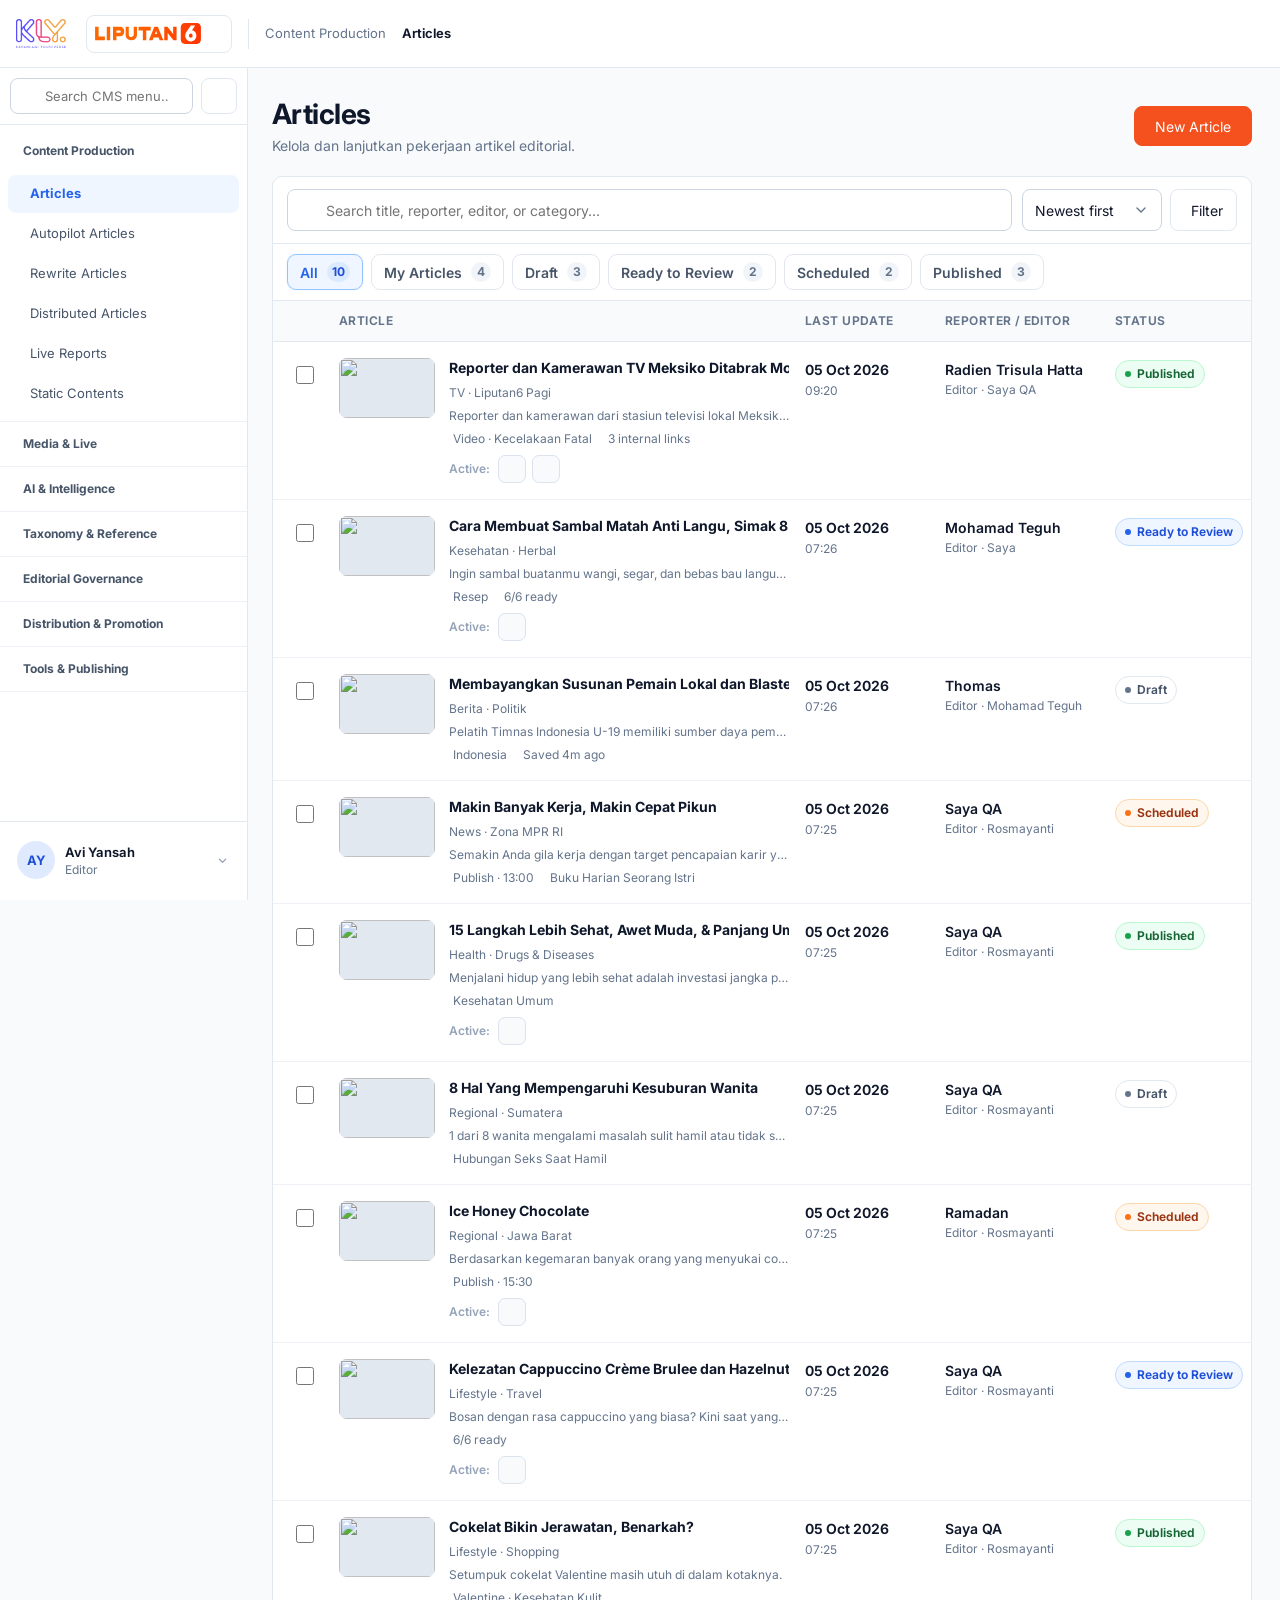
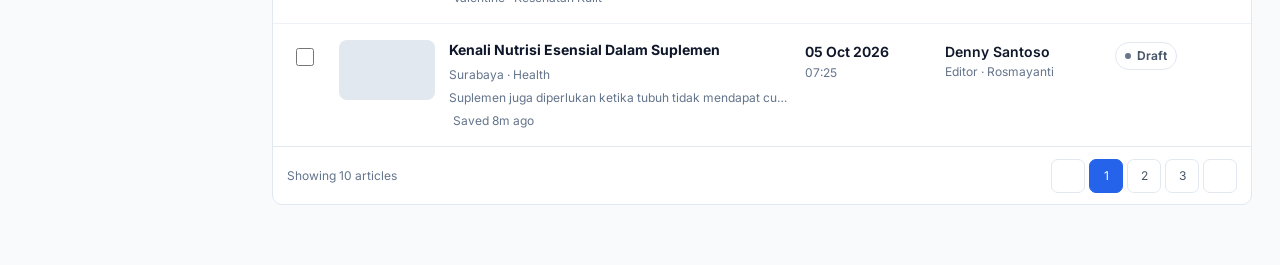
==== articles.html @ 9067ad0f "Apply refined editorial settings UX and article information spacing" ====
<!doctype html>
<html lang="id">
<head>
<meta charset="utf-8">
<meta name="viewport" content="width=device-width,initial-scale=1">
<title>Articles · Liputan6 Newsroom</title>
<link rel="preconnect" href="https://fonts.googleapis.com">
<link rel="preconnect" href="https://fonts.gstatic.com" crossorigin>
<link href="https://fonts.googleapis.com/css2?family=Inter:wght@400;500;600;700&display=swap" rel="stylesheet">
<link rel="stylesheet" href="styles/newsroom-design-system.css">
<link rel="stylesheet" href="styles/newsroom-shell.css">
<link rel="stylesheet" href="styles/newsroom-global-navigation.css">
<link rel="stylesheet" href="styles/article-editorial-refinement.css">
<script src="https://unpkg.com/lucide@latest"></script>
<style>
/* Article index — intentionally page-specific. Shared shell/tokens live in the Newsroom design system. */
.article-page-head{align-items:center}
.article-head-actions{display:flex;align-items:center;gap:8px}
.article-new-menu{position:relative}
.article-new-popover{
  position:absolute;right:0;top:calc(100% + 7px);z-index:40;width:236px;
  display:none;padding:6px;border:1px solid var(--nr-border);border-radius:10px;
  background:#fff;box-shadow:var(--nr-shadow-md)
}
.article-new-menu.open .article-new-popover{display:grid;gap:2px}
.article-new-option{
  min-height:44px;display:grid;grid-template-columns:30px minmax(0,1fr);gap:8px;align-items:center;
  padding:6px 8px;border:0;border-radius:8px;background:#fff;color:var(--nr-text);text-align:left
}
.article-new-option:hover{background:var(--nr-hover)}
.article-new-option svg{width:16px;height:16px;color:var(--nr-muted)}
.article-new-option strong{display:block;font-size:12px}
.article-new-option span{display:block;margin-top:1px;font-size:11px;color:var(--nr-muted)}

.article-toolbar{
  margin-bottom:14px;padding:12px;display:grid;
  grid-template-columns:minmax(240px,1fr) auto;gap:10px;align-items:center
}
.article-search{position:relative;min-width:0}
.article-search svg{position:absolute;left:12px;top:50%;transform:translateY(-50%);width:16px;height:16px;color:#94a3b8}
.article-search input{
  width:100%;height:40px;padding:0 12px 0 38px;border:1px solid var(--nr-input);
  border-radius:var(--nr-radius-md);background:#fff;color:var(--nr-text);outline:0
}
.article-search input:focus{border-color:#94a3b8;box-shadow:0 0 0 2px rgba(148,163,184,.12)}
.article-toolbar-actions{display:flex;align-items:center;gap:8px}
.article-filter-btn.active{background:var(--nr-blue-soft);border-color:#bfdbfe;color:var(--nr-blue)}
.article-filter-count{
  min-width:18px;height:18px;display:inline-grid;place-items:center;padding:0 5px;border-radius:999px;
  background:var(--nr-blue);color:#fff;font-size:10px;font-weight:700
}
.article-filter-count[hidden]{display:none}

.article-tabs{
  display:flex;align-items:center;gap:4px;padding:0 12px;border-bottom:1px solid var(--nr-border);
  overflow:auto;scrollbar-width:none
}
.article-tabs::-webkit-scrollbar{display:none}
.article-tab{
  min-height:45px;display:inline-flex;align-items:center;gap:6px;padding:0 10px;
  border:0;border-bottom:2px solid transparent;background:transparent;color:var(--nr-muted);
  font-weight:600;white-space:nowrap
}
.article-tab:hover{color:var(--nr-text)}
.article-tab.active{color:var(--nr-blue);border-bottom-color:var(--nr-blue)}
.article-tab-count{
  min-width:22px;height:20px;display:inline-grid;place-items:center;padding:0 6px;border-radius:999px;
  background:var(--nr-soft);color:var(--nr-muted);font-size:10px
}
.article-tab.active .article-tab-count{background:var(--nr-blue-soft);color:var(--nr-blue)}

.article-filter-panel{
  display:none;margin:0 12px 12px;padding:12px;border:1px solid var(--nr-border);
  border-radius:10px;background:var(--nr-soft)
}
.article-filter-panel.open{display:block}
.article-filter-grid{display:grid;grid-template-columns:repeat(4,minmax(0,1fr));gap:10px}
.article-filter-field label{display:block;margin-bottom:5px;font-size:11px;font-weight:600;color:var(--nr-text-2)}
.article-filter-field .nr-select{width:100%;min-width:0;height:38px}
.article-filter-footer{display:flex;justify-content:flex-end;gap:8px;margin-top:10px}

.article-list-head{
  display:grid;grid-template-columns:minmax(0,1fr) 132px 148px 42px;gap:12px;
  padding:10px 14px;background:var(--nr-soft);border-bottom:1px solid var(--nr-border);
  color:var(--nr-muted);font-size:11px;font-weight:650;text-transform:uppercase;letter-spacing:.035em
}
.article-list{display:grid}
.article-row{
  display:grid;grid-template-columns:minmax(0,1fr) 132px 148px 42px;gap:12px;
  align-items:center;min-height:112px;padding:13px 14px;border-bottom:1px solid #eef2f7;background:#fff
}
.article-row:last-child{border-bottom:0}
.article-row:hover{background:#fbfdff}
.article-main{display:grid;grid-template-columns:112px minmax(0,1fr);gap:12px;align-items:center;min-width:0}
.article-thumb{
  width:112px;aspect-ratio:16/9;overflow:hidden;border-radius:8px;background:#e2e8f0;position:relative
}
.article-thumb img{width:100%;height:100%;display:block;object-fit:cover}
.article-thumb.placeholder{display:grid;place-items:center;color:#94a3b8}
.article-thumb.placeholder svg{width:20px;height:20px}
.article-copy{min-width:0}
.article-kicker{display:flex;align-items:center;gap:6px;margin-bottom:5px;min-width:0;color:var(--nr-muted);font-size:11px}
.article-kicker span{overflow:hidden;text-overflow:ellipsis;white-space:nowrap}
.article-kicker time{flex:none;color:var(--nr-blue)}
.article-title{
  display:-webkit-box;-webkit-box-orient:vertical;-webkit-line-clamp:2;overflow:hidden;
  margin:0;color:var(--nr-text);font-size:14px;line-height:20px;font-weight:650
}
.article-title a:hover{color:var(--nr-blue)}
.article-description{
  margin:4px 0 0;display:-webkit-box;-webkit-box-orient:vertical;-webkit-line-clamp:1;overflow:hidden;
  color:var(--nr-muted);font-size:11px;line-height:17px
}
.article-meta{display:flex;flex-wrap:wrap;gap:5px 10px;margin-top:6px;color:var(--nr-muted);font-size:10px}
.article-meta span{display:inline-flex;align-items:center;gap:4px}
.article-meta svg{width:11px;height:11px}

.article-status{justify-self:start}
.article-status-pill{
  min-height:28px;display:inline-flex;align-items:center;gap:6px;padding:0 9px;border-radius:999px;
  border:1px solid var(--nr-border);background:#fff;color:var(--nr-text-2);font-size:11px;font-weight:650
}
.article-status-pill::before{content:"";width:6px;height:6px;border-radius:50%;background:#94a3b8}
.article-status-pill.published{background:var(--nr-green-soft);border-color:#bbf7d0;color:#166534}
.article-status-pill.published::before{background:#16a34a}
.article-status-pill.review{background:var(--nr-blue-soft);border-color:#bfdbfe;color:#1d4ed8}
.article-status-pill.review::before{background:#2563eb}
.article-status-pill.scheduled{background:#fff7ed;border-color:#fed7aa;color:#9a3412}
.article-status-pill.scheduled::before{background:#f97316}
.article-status-pill.draft::before{background:#64748b}

.article-owner{min-width:0}
.article-owner strong,.article-owner span{display:block;overflow:hidden;text-overflow:ellipsis;white-space:nowrap}
.article-owner strong{font-size:11px;line-height:16px}
.article-owner span{margin-top:2px;font-size:10px;color:var(--nr-muted)}
.article-more{position:relative;justify-self:end}
.article-more-btn{width:34px;height:34px;display:grid;place-items:center;padding:0}
.article-more-btn svg{width:16px;height:16px}
.article-row-menu{
  position:absolute;right:0;top:calc(100% + 5px);z-index:30;width:180px;display:none;padding:5px;
  border:1px solid var(--nr-border);border-radius:9px;background:#fff;box-shadow:var(--nr-shadow-md)
}
.article-more.open .article-row-menu{display:grid}
.article-row-menu a,.article-row-menu button{
  min-height:36px;display:flex;align-items:center;gap:8px;padding:0 9px;border:0;border-radius:7px;
  background:#fff;color:var(--nr-text-2);font-size:12px;text-align:left
}
.article-row-menu a:hover,.article-row-menu button:hover{background:var(--nr-hover);color:var(--nr-text)}
.article-row-menu svg{width:14px;height:14px}
.article-row-menu .danger{color:var(--nr-red)}

.article-empty{display:none;padding:50px 20px;text-align:center}
.article-empty.show{display:block}
.article-empty-icon{width:42px;height:42px;display:grid;place-items:center;margin:0 auto 10px;border-radius:12px;background:var(--nr-soft);color:var(--nr-muted)}
.article-empty-icon svg{width:19px;height:19px}
.article-empty strong{display:block;font-size:13px}
.article-empty span{display:block;margin-top:4px;color:var(--nr-muted);font-size:12px}

.article-footer{
  min-height:58px;display:flex;align-items:center;justify-content:space-between;gap:12px;
  padding:10px 14px;border-top:1px solid var(--nr-border)
}
.article-results{font-size:11px;color:var(--nr-muted)}
.article-pagination{display:flex;align-items:center;gap:4px}
.article-page-btn{
  min-width:34px;height:34px;display:grid;place-items:center;padding:0 8px;border:1px solid var(--nr-border);
  border-radius:7px;background:#fff;color:var(--nr-text-2);font-size:11px
}
.article-page-btn:hover{background:var(--nr-hover)}
.article-page-btn.active{background:var(--nr-blue);border-color:var(--nr-blue);color:#fff}
.article-page-btn svg{width:14px;height:14px}

@media(max-width:1180px){
  .article-list-head,.article-row{grid-template-columns:minmax(0,1fr) 120px 42px}
  .article-list-head>span:nth-child(3),.article-owner{display:none}
}
@media(max-width:1024px){
  .article-page-head{align-items:flex-start}
}
@media(max-width:760px){
  .article-page-head{flex-direction:column}
  .article-head-actions{width:100%}
  .article-head-actions .nr-btn{flex:1}
  .article-toolbar{grid-template-columns:1fr}
  .article-toolbar-actions{justify-content:space-between}
  .article-filter-grid{grid-template-columns:1fr 1fr}
  .article-list-head{display:none}
  .article-row{grid-template-columns:minmax(0,1fr) 34px;min-height:0;align-items:start}
  .article-status{grid-column:1;justify-self:start;margin-left:124px;margin-top:-4px}
  .article-main{grid-template-columns:112px minmax(0,1fr)}
  .article-footer{align-items:flex-start;flex-direction:column}
}
@media(max-width:560px){
  .article-filter-grid{grid-template-columns:1fr}
  .article-main{grid-template-columns:88px minmax(0,1fr)}
  .article-thumb{width:88px}
  .article-status{margin-left:100px}
  .article-description{display:none}
  .article-meta{margin-top:5px}
}

/* ARTICLE_INDEX_QUICK_ACTIONS_V2_START */
/* Article index typography contract: 12px minimum; subsequent UI sizes use even values. */
body.articles-page main,
body.articles-page main button,
body.articles-page main input,
body.articles-page main select{font-size:12px}
body.articles-page .nr-page-head h1{font-size:26px;line-height:34px}
body.articles-page .nr-page-head p,
body.articles-page .article-title{font-size:14px}
body.articles-page .article-title{line-height:20px}
body.articles-page .article-new-option strong,
body.articles-page .article-new-option span,
body.articles-page .article-filter-field label,
body.articles-page .article-list-head,
body.articles-page .article-kicker,
body.articles-page .article-description,
body.articles-page .article-meta,
body.articles-page .article-status-pill,
body.articles-page .article-owner strong,
body.articles-page .article-owner span,
body.articles-page .article-results,
body.articles-page .article-page-btn,
body.articles-page .article-tab-count{font-size:12px!important}

/* Quick editorial/distribution actions appear only when a row is being worked with. */
.article-quick-actions{
  position:relative;
  display:flex;
  align-items:center;
  gap:4px;
  max-width:100%;
  margin-top:8px;
  min-height:32px;
  opacity:0;
  transform:translateY(2px);
  pointer-events:none;
  transition:opacity .14s ease,transform .14s ease;
}
.article-row:hover .article-quick-actions,
.article-row:focus-within .article-quick-actions{
  opacity:1;
  transform:none;
  pointer-events:auto;
}
.article-quick-actions-scroll{
  display:flex;
  align-items:center;
  gap:4px;
  min-width:0;
  max-width:100%;
  overflow-x:auto;
  overflow-y:visible;
  padding:2px 1px 4px;
  scrollbar-width:none;
}
.article-quick-actions-scroll::-webkit-scrollbar{display:none}
.article-quick-divider{
  flex:0 0 1px;
  width:1px;
  height:18px;
  margin:0 2px;
  background:var(--nr-border);
}
.article-quick-wrap{position:relative;flex:none}
.article-quick-btn{
  position:relative;
  width:30px;
  height:30px;
  display:grid;
  place-items:center;
  flex:none;
  padding:0;
  border:1px solid transparent;
  border-radius:8px;
  background:transparent;
  color:var(--nr-muted);
}
.article-quick-btn:hover{
  border-color:var(--nr-border);
  background:#fff;
  color:var(--nr-text);
}
.article-quick-btn:focus-visible{
  outline:0;
  border-color:#93c5fd;
  box-shadow:var(--nr-focus-ring,0 0 0 3px rgba(37,99,235,.10));
}
.article-quick-btn svg{width:16px;height:16px}
.article-quick-btn.is-active{
  border-color:#bfdbfe;
  background:var(--nr-blue-soft);
  color:var(--nr-blue);
}
.article-quick-btn.is-active::after{
  content:"";
  position:absolute;
  right:3px;
  top:3px;
  width:5px;
  height:5px;
  border:1px solid #fff;
  border-radius:50%;
  background:var(--nr-blue);
}
.article-quick-btn.utility-active{
  border-color:#dbe4ee;
  background:#fff;
  color:var(--nr-text);
}
.article-quick-btn[data-tooltip]::before{
  content:attr(data-tooltip);
  position:absolute;
  left:50%;
  bottom:calc(100% + 7px);
  z-index:80;
  width:max-content;
  max-width:220px;
  transform:translate(-50%,3px);
  padding:6px 8px;
  border-radius:6px;
  background:#0f172a;
  color:#fff;
  font-size:12px;
  line-height:16px;
  font-weight:500;
  white-space:nowrap;
  opacity:0;
  pointer-events:none;
  transition:opacity .12s ease,transform .12s ease;
  box-shadow:0 6px 18px rgba(15,23,42,.18);
}
.article-quick-btn[data-tooltip]:hover::before,
.article-quick-btn[data-tooltip]:focus-visible::before{
  opacity:1;
  transform:translate(-50%,0);
}
.article-feature-menu{
  position:absolute;
  left:0;
  top:calc(100% + 5px);
  z-index:90;
  width:190px;
  display:none;
  padding:5px;
  border:1px solid var(--nr-border);
  border-radius:9px;
  background:#fff;
  box-shadow:var(--nr-shadow-md);
}
.article-quick-wrap.open .article-feature-menu{display:grid;gap:2px}
.article-feature-option{
  width:100%;
  min-height:36px;
  display:flex;
  align-items:center;
  justify-content:space-between;
  gap:8px;
  padding:0 9px;
  border:0;
  border-radius:7px;
  background:#fff;
  color:var(--nr-text-2);
  text-align:left;
  font-size:12px;
}
.article-feature-option:hover{background:var(--nr-hover);color:var(--nr-text)}
.article-feature-option>span{display:flex;align-items:center;gap:8px}
.article-feature-option svg{width:14px;height:14px}
.article-feature-check{
  width:16px;
  height:16px;
  display:grid;
  place-items:center;
  border:1px solid var(--nr-border);
  border-radius:5px;
  color:transparent;
}
.article-feature-option.is-active .article-feature-check{
  border-color:var(--nr-blue);
  background:var(--nr-blue);
  color:#fff;
}
.article-feature-option.is-active .article-feature-check svg{width:11px;height:11px}
.article-quick-btn[data-action="published"].is-active{
  border-color:#bbf7d0;
  background:var(--nr-green-soft);
  color:#166534;
}
.article-quick-btn[data-action="published"].is-active::after{background:#16a34a}
.article-action-feedback{
  position:fixed;
  left:50%;
  bottom:22px;
  z-index:200;
  transform:translate(-50%,12px);
  min-height:38px;
  display:flex;
  align-items:center;
  gap:8px;
  padding:0 12px;
  border:1px solid var(--nr-border);
  border-radius:9px;
  background:#fff;
  color:var(--nr-text);
  font-size:12px;
  font-weight:600;
  box-shadow:var(--nr-shadow-md);
  opacity:0;
  pointer-events:none;
  transition:opacity .16s ease,transform .16s ease;
}
.article-action-feedback.show{opacity:1;transform:translate(-50%,0)}
.article-action-feedback svg{width:16px;height:16px;color:var(--nr-blue)}

@media(max-width:760px){
  .article-quick-actions{
    opacity:1;
    transform:none;
    pointer-events:auto;
    margin-left:0;
  }
  .article-feature-menu{position:fixed;left:12px;right:12px;top:auto;bottom:12px;width:auto}
  .article-quick-btn[data-tooltip]::before{display:none}
}
/* ARTICLE_INDEX_QUICK_ACTIONS_V2_END */


/* ARTICLE_INDEX_REFINEMENT_V3_START */
body.articles-page main,body.articles-page main button,body.articles-page main input,body.articles-page main select{font-size:14px!important}
body.articles-page .nr-page-head h1{font-size:28px!important;line-height:36px!important}
body.articles-page .nr-page-head p{font-size:14px!important;line-height:20px!important}
body.articles-page .article-title{font-size:14px!important;line-height:20px!important}
body.articles-page .article-description{font-size:14px!important;line-height:20px!important}
body.articles-page .article-kicker,
body.articles-page .article-meta,
body.articles-page .article-status-pill,
body.articles-page .article-owner span,
body.articles-page .article-results,
body.articles-page .article-list-head,
body.articles-page .article-filter-field label,
body.articles-page .article-tab-count{font-size:12px!important}
body.articles-page .article-owner strong,
body.articles-page .article-tab,
body.articles-page .article-search input,
body.articles-page .nr-select,
body.articles-page .article-filter-btn{font-size:14px!important}

/* Cleaner control hierarchy */
body.articles-page .article-toolbar{
  margin:0!important;padding:12px!important;border-bottom:1px solid var(--nr-border)!important;
  grid-template-columns:minmax(320px,1fr) auto!important;gap:10px!important
}
body.articles-page .article-search input{height:42px!important}
body.articles-page .article-toolbar-actions{gap:8px!important}
body.articles-page #sortSelect{height:42px!important;min-width:140px!important}
body.articles-page .article-filter-btn{height:42px!important}
body.articles-page .article-tabs{
  min-height:50px!important;gap:26px!important;padding:0 14px!important;border-bottom:1px solid var(--nr-border)!important
}
body.articles-page .article-tab{
  min-height:50px!important;padding:0!important;background:transparent!important;border:0!important;position:relative!important
}
body.articles-page .article-tab.active{color:var(--nr-blue)!important}
body.articles-page .article-tab.active:after{
  content:"";position:absolute;left:0;right:0;bottom:-1px;height:2px;background:var(--nr-blue)
}
body.articles-page .article-tab-count{
  min-width:auto!important;height:auto!important;padding:0!important;border-radius:0!important;background:transparent!important;color:inherit!important
}
body.articles-page .article-tab-count:before{content:"("}
body.articles-page .article-tab-count:after{content:")"}

/* Filter becomes compact popover instead of pushing the list */
body.articles-page .article-filter-panel{
  position:absolute!important;right:12px!important;top:58px!important;z-index:90!important;width:360px!important;
  margin:0!important;padding:14px!important;background:#fff!important;box-shadow:var(--nr-shadow-md)!important
}
body.articles-page .article-filter-grid{grid-template-columns:1fr 1fr!important;gap:10px!important}

/* Stable rows: hover never changes row height */
body.articles-page .article-row{min-height:126px!important}
body.articles-page .article-copy{position:relative!important;padding-right:116px!important}
body.articles-page .article-quick-actions{
  position:absolute!important;right:0!important;bottom:0!important;margin:0!important;min-height:32px!important;
  opacity:0!important;pointer-events:none!important;transform:translateY(2px)!important
}
body.articles-page .article-row:hover .article-quick-actions,
body.articles-page .article-row:focus-within .article-quick-actions{
  opacity:1!important;pointer-events:auto!important;transform:none!important
}
body.articles-page .article-quick-divider,
body.articles-page .article-quick-wrap,
body.articles-page .article-quick-btn[data-action="distribute"],
body.articles-page .article-quick-btn[data-action="curated"],
body.articles-page .article-quick-btn[data-action="exclude"],
body.articles-page .article-quick-btn[data-action="adult"],
body.articles-page .article-quick-btn[data-action="feedback"],
body.articles-page .article-quick-btn[data-action="varnish"],
body.articles-page .article-quick-btn[data-action="google-test"]{display:none!important}
body.articles-page .article-quick-actions-scroll{gap:4px!important;overflow:visible!important}
body.articles-page .article-quick-btn{width:32px!important;height:32px!important}
body.articles-page .article-quick-btn svg{width:16px!important;height:16px!important}

/* More menu: grouped, readable actions rather than icon memory test */
body.articles-page .article-row-menu{width:260px!important;padding:6px!important}
body.articles-page .article-menu-section-label{
  padding:8px 9px 5px;color:var(--nr-muted);font-size:12px;font-weight:700;text-transform:uppercase;letter-spacing:.03em
}
body.articles-page .article-menu-separator{height:1px;margin:5px 3px;background:#eef2f7}
body.articles-page .article-menu-action{
  width:100%;min-height:38px;display:flex;align-items:center;justify-content:space-between;gap:8px;
  padding:0 9px;border:0;border-radius:7px;background:#fff;color:var(--nr-text-2);font-size:14px;text-align:left
}
body.articles-page .article-menu-action:hover{background:var(--nr-hover);color:var(--nr-text)}
body.articles-page .article-menu-action>span{display:flex;align-items:center;gap:8px}
body.articles-page .article-menu-action svg{width:16px;height:16px}
body.articles-page .article-menu-action.is-active{color:var(--nr-blue);background:var(--nr-blue-soft)}
@media(max-width:760px){
 body.articles-page .article-copy{padding-right:0!important}
 body.articles-page .article-quick-actions{position:static!important;margin-top:8px!important;opacity:1!important;pointer-events:auto!important;transform:none!important}
 body.articles-page .article-filter-panel{left:12px!important;right:12px!important;width:auto!important}
}
/* ARTICLE_INDEX_REFINEMENT_V3_END */

</style>

<style>
/* ARTICLE_INDEX_EDITORIAL_TABLE_V4_START */
body.articles-page .nr-container{width:min(1320px,100%)}
body.articles-page .article-page-head{margin-bottom:18px!important}
body.articles-page .article-shell{
  overflow:visible!important;
  border:0!important;
  border-radius:0!important;
  background:transparent!important;
}
body.articles-page .article-toolbar{
  margin:0 0 10px!important;
  padding:10px!important;
  border:1px solid var(--nr-border)!important;
  border-radius:10px!important;
  background:#fff!important;
}
body.articles-page .article-tabs{
  margin:0!important;
  min-height:46px!important;
  padding:0 4px!important;
  gap:24px!important;
  border-bottom:1px solid var(--nr-border)!important;
  background:transparent!important;
}
body.articles-page .article-tab{
  min-height:46px!important;
  height:46px!important;
  padding:0 2px!important;
  font-size:14px!important;
}
body.articles-page .article-tab-count{
  margin-left:2px!important;
  font-size:12px!important;
  color:#94a3b8!important;
}
body.articles-page .article-tab-count:before,
body.articles-page .article-tab-count:after{content:none!important}

body.articles-page .article-list-head{
  display:grid!important;
  grid-template-columns:36px minmax(420px,1fr) 132px 160px 132px 86px!important;
  gap:12px!important;
  align-items:center!important;
  margin-top:0!important;
  padding:10px 12px!important;
  border:1px solid var(--nr-border)!important;
  border-bottom:0!important;
  border-radius:10px 10px 0 0!important;
  background:#f8fafc!important;
  color:var(--nr-muted)!important;
  font-size:12px!important;
}
body.articles-page .article-list{
  border:1px solid var(--nr-border)!important;
  border-top:0!important;
  border-radius:0 0 10px 10px!important;
  overflow:visible!important;
  background:#fff!important;
}
body.articles-page .article-row{
  display:grid!important;
  grid-template-columns:36px minmax(420px,1fr) 132px 160px 132px 86px!important;
  gap:12px!important;
  align-items:center!important;
  min-height:82px!important;
  padding:10px 12px!important;
  border-bottom:1px solid #eef2f7!important;
  background:#fff!important;
}
body.articles-page .article-row:last-child{border-bottom:0!important}
body.articles-page .article-row:hover,
body.articles-page .article-row:focus-within{background:#fbfdff!important}

.article-select-cell{display:grid;place-items:center}
.article-row-check{
  width:18px;height:18px;margin:0;border:1px solid #cbd5e1;border-radius:5px;accent-color:var(--nr-blue)
}
body.articles-page .article-main{
  display:grid!important;
  grid-template-columns:84px minmax(0,1fr)!important;
  gap:12px!important;
  align-items:center!important;
}
body.articles-page .article-thumb{
  width:84px!important;
  height:52px!important;
  aspect-ratio:auto!important;
  border-radius:7px!important;
}
body.articles-page .article-copy{
  min-width:0!important;
  padding:0!important;
}
body.articles-page .article-kicker{
  margin:0 0 3px!important;
  gap:6px!important;
  font-size:12px!important;
  line-height:18px!important;
}
body.articles-page .article-kicker time{display:none!important}
body.articles-page .article-title{
  display:block!important;
  margin:0!important;
  overflow:hidden!important;
  text-overflow:ellipsis!important;
  white-space:nowrap!important;
  font-size:14px!important;
  line-height:20px!important;
  font-weight:650!important;
}
body.articles-page .article-description{display:none!important}
body.articles-page .article-meta{
  margin-top:3px!important;
  gap:10px!important;
  font-size:12px!important;
  line-height:18px!important;
}
body.articles-page .article-inline-actions,
body.articles-page .article-quick-actions{display:none!important}

.article-updated-cell strong,
.article-reporter-cell strong{
  display:block;overflow:hidden;text-overflow:ellipsis;white-space:nowrap;
  color:var(--nr-text);font-size:14px;line-height:20px;font-weight:600
}
.article-updated-cell span,
.article-reporter-cell span{
  display:block;margin-top:1px;overflow:hidden;text-overflow:ellipsis;white-space:nowrap;
  color:var(--nr-muted);font-size:12px;line-height:18px
}
body.articles-page .article-owner{display:none!important}
body.articles-page .article-status{justify-self:start!important}
body.articles-page .article-status-pill{
  min-height:28px!important;
  padding:0 9px!important;
  font-size:12px!important;
}
.article-actions-cell{display:flex;justify-content:flex-end;align-items:center;gap:4px;position:relative}
.article-preview-btn{
  height:32px;display:inline-flex;align-items:center;gap:6px;padding:0 9px;
  border:1px solid transparent;border-radius:7px;background:transparent;color:var(--nr-muted);
  font-size:12px;font-weight:600;opacity:0;pointer-events:none;transition:opacity .12s ease
}
.article-preview-btn svg{width:15px;height:15px}
.article-row:hover .article-preview-btn,.article-row:focus-within .article-preview-btn{
  opacity:1;pointer-events:auto
}
.article-preview-btn:hover{border-color:var(--nr-border);background:#fff;color:var(--nr-text)}
body.articles-page .article-more{justify-self:auto!important}
body.articles-page .article-more-btn{width:32px!important;height:32px!important;border-radius:7px!important}
body.articles-page .article-more-btn svg{width:16px!important;height:16px!important}

/* Simple first-level action menu */
body.articles-page .article-row-menu{
  right:0!important;top:calc(100% + 6px)!important;width:232px!important;
  padding:6px!important;border-radius:10px!important
}
.article-simple-item{
  width:100%;min-height:38px;display:flex;align-items:center;justify-content:space-between;gap:8px;
  padding:0 9px;border:0;border-radius:7px;background:#fff;color:var(--nr-text-2);
  font-size:14px;text-align:left
}
.article-simple-item:hover{background:var(--nr-hover);color:var(--nr-text)}
.article-simple-item>span{display:flex;align-items:center;gap:8px}
.article-simple-item svg{width:16px;height:16px}
.article-simple-item.is-active{color:var(--nr-blue);background:var(--nr-blue-soft)}
.article-simple-sep{height:1px;margin:5px 3px;background:#eef2f7}
.article-simple-sub{position:relative}
.article-simple-submenu{
  position:absolute;left:calc(100% + 6px);top:-6px;width:220px;display:none;padding:6px;
  border:1px solid var(--nr-border);border-radius:10px;background:#fff;box-shadow:var(--nr-shadow-md)
}
.article-simple-sub.open>.article-simple-submenu{display:block}
.article-simple-choice{
  width:100%;min-height:38px;display:flex;align-items:center;justify-content:space-between;gap:8px;
  padding:0 9px;border:0;border-radius:7px;background:#fff;color:var(--nr-text-2);font-size:14px;text-align:left
}
.article-simple-choice:hover{background:var(--nr-hover)}
.article-simple-choice.is-active{background:var(--nr-blue-soft);color:var(--nr-blue)}

body.articles-page .article-footer{
  margin-top:10px!important;padding:0 2px!important;border:0!important;background:transparent!important
}

@media(max-width:1180px){
  body.articles-page .article-list-head,
  body.articles-page .article-row{
    grid-template-columns:36px minmax(360px,1fr) 120px 130px 86px!important;
  }
  body.articles-page .article-list-head .article-col-reporter,
  body.articles-page .article-reporter-cell{display:none!important}
}
@media(max-width:760px){
  body.articles-page .article-list-head{display:none!important}
  body.articles-page .article-row{grid-template-columns:28px minmax(0,1fr) 38px!important;gap:8px!important}
  .article-updated-cell,.article-reporter-cell,body.articles-page .article-status{display:none!important}
  .article-actions-cell{align-self:start}
  .article-preview-btn{display:none}
  body.articles-page .article-main{grid-template-columns:72px minmax(0,1fr)!important}
  body.articles-page .article-thumb{width:72px!important;height:46px!important}
  .article-simple-submenu{position:fixed;left:12px;right:12px;bottom:12px;top:auto;width:auto}
}
/* ARTICLE_INDEX_EDITORIAL_TABLE_V4_END */
</style>


<style>
/* ARTICLE_INDEX_REFINEMENT_V5_START
   Goal: consistent rhythm, richer but scannable rows, explicit actions. */
body.articles-page{
  --article-pad-x:16px;
  --article-pad-y:14px;
}
body.articles-page .article-page-head{
  margin-bottom:20px!important;
}
body.articles-page .article-page-head h1{
  font-size:28px!important;
  line-height:36px!important;
}
body.articles-page .article-page-head p{
  margin-top:4px!important;
  font-size:14px!important;
  line-height:20px!important;
}

/* One spacing rhythm for every list section */
body.articles-page .article-toolbar{
  padding:12px var(--article-pad-x)!important;
  margin:0 0 12px!important;
}
body.articles-page .article-tabs{
  padding:0 var(--article-pad-x)!important;
  gap:24px!important;
}
body.articles-page .article-list-head{
  grid-template-columns:36px minmax(430px,1fr) 124px 154px 124px 190px!important;
  gap:16px!important;
  padding:12px var(--article-pad-x)!important;
}
body.articles-page .article-row{
  grid-template-columns:36px minmax(430px,1fr) 124px 154px 124px 190px!important;
  gap:16px!important;
  min-height:108px!important;
  padding:var(--article-pad-y) var(--article-pad-x)!important;
}
body.articles-page .article-footer{
  min-height:62px!important;
  padding:12px var(--article-pad-x)!important;
}

/* Article content gets enough breathing room to understand context at a glance */
body.articles-page .article-main{
  grid-template-columns:96px minmax(0,1fr)!important;
  gap:14px!important;
}
body.articles-page .article-thumb{
  width:96px!important;
  height:60px!important;
  border-radius:8px!important;
}
body.articles-page .article-kicker{
  margin-bottom:2px!important;
  font-size:12px!important;
  line-height:18px!important;
}
body.articles-page .article-title{
  font-size:14px!important;
  line-height:20px!important;
  font-weight:700!important;
}
body.articles-page .article-description{
  display:block!important;
  margin:3px 0 0!important;
  overflow:hidden!important;
  text-overflow:ellipsis!important;
  white-space:nowrap!important;
  color:var(--nr-muted)!important;
  font-size:12px!important;
  line-height:18px!important;
}
body.articles-page .article-meta{
  margin-top:4px!important;
  gap:12px!important;
  font-size:12px!important;
  line-height:18px!important;
}
.article-updated-cell strong,
.article-reporter-cell strong{font-size:14px!important;line-height:20px!important}
.article-updated-cell span,
.article-reporter-cell span{font-size:12px!important;line-height:18px!important}

/* Explicit action hierarchy replaces ambiguous ellipsis-only control */
.article-actions-cell{
  display:flex!important;
  justify-content:flex-end!important;
  align-items:center!important;
  gap:8px!important;
}
.article-primary-action{
  height:36px;
  min-width:82px;
  display:inline-flex;
  align-items:center;
  justify-content:center;
  gap:6px;
  padding:0 12px;
  border:1px solid var(--nr-border);
  border-radius:8px;
  background:#fff;
  color:var(--nr-text);
  font-size:12px;
  font-weight:700;
  white-space:nowrap;
}
.article-primary-action:hover{
  border-color:#bfdbfe;
  background:var(--nr-blue-soft);
  color:var(--nr-blue);
}
.article-primary-action svg{width:15px;height:15px}
.article-primary-action.review{
  border-color:#bfdbfe;
  background:var(--nr-blue-soft);
  color:var(--nr-blue);
}
.article-action-menu-btn{
  height:36px!important;
  width:auto!important;
  min-width:84px!important;
  display:inline-flex!important;
  align-items:center!important;
  justify-content:center!important;
  gap:6px!important;
  padding:0 10px!important;
  border:1px solid var(--nr-border)!important;
  border-radius:8px!important;
  background:#fff!important;
  color:var(--nr-text-2)!important;
  font-size:12px!important;
  font-weight:600!important;
}
.article-action-menu-btn:hover{
  background:var(--nr-hover)!important;
  color:var(--nr-text)!important;
}
.article-action-menu-btn svg{width:14px!important;height:14px!important}

/* Secondary actions are grouped by mental model, not by system internals */
body.articles-page .article-row-menu{
  width:250px!important;
  padding:6px!important;
}
.article-action-group-label{
  padding:8px 10px 5px;
  color:var(--nr-muted);
  font-size:12px;
  line-height:16px;
  font-weight:700;
  text-transform:uppercase;
  letter-spacing:.03em;
}
.article-action-item{
  width:100%;
  min-height:38px;
  display:flex;
  align-items:center;
  justify-content:space-between;
  gap:8px;
  padding:0 10px;
  border:0;
  border-radius:7px;
  background:#fff;
  color:var(--nr-text-2);
  font-size:14px;
  text-align:left;
}
.article-action-item:hover{background:var(--nr-hover);color:var(--nr-text)}
.article-action-item>span{display:flex;align-items:center;gap:8px}
.article-action-item svg{width:16px;height:16px}
.article-action-item.is-active{background:var(--nr-blue-soft);color:var(--nr-blue)}
.article-action-sep{height:1px;margin:5px 4px;background:#eef2f7}
.article-action-sub{position:relative}
.article-action-submenu{
  position:absolute;
  left:calc(100% + 6px);
  top:-6px;
  width:220px;
  display:none;
  padding:6px;
  border:1px solid var(--nr-border);
  border-radius:10px;
  background:#fff;
  box-shadow:var(--nr-shadow-md);
}
.article-action-sub.open>.article-action-submenu{display:block}
.article-action-choice{
  width:100%;
  min-height:38px;
  display:flex;
  align-items:center;
  justify-content:space-between;
  padding:0 10px;
  border:0;
  border-radius:7px;
  background:#fff;
  color:var(--nr-text-2);
  font-size:14px;
  text-align:left;
}
.article-action-choice:hover{background:var(--nr-hover)}
.article-action-choice.is-active{background:var(--nr-blue-soft);color:var(--nr-blue)}

/* Make header language shorter and easier to scan */
body.articles-page .article-list-head{font-size:12px!important}
body.articles-page .article-results{font-size:12px!important}

@media(max-width:1180px){
  body.articles-page .article-list-head,
  body.articles-page .article-row{
    grid-template-columns:36px minmax(380px,1fr) 120px 122px 176px!important;
  }
  body.articles-page .article-list-head .article-col-reporter,
  body.articles-page .article-reporter-cell{display:none!important}
}
@media(max-width:760px){
  body.articles-page .article-row{
    grid-template-columns:28px minmax(0,1fr) 96px!important;
    min-height:116px!important;
  }
  body.articles-page .article-main{grid-template-columns:80px minmax(0,1fr)!important}
  body.articles-page .article-thumb{width:80px!important;height:50px!important}
  .article-actions-cell{align-self:start!important}
  .article-primary-action{min-width:72px;padding:0 9px}
  .article-action-menu-btn{min-width:36px!important;width:36px!important;padding:0!important}
  .article-action-menu-btn span{display:none}
}
/* ARTICLE_INDEX_REFINEMENT_V5_END */
</style>


<style>
/* ARTICLE_INDEX_REFINEMENT_V6_START */
/* One unified content surface: toolbar, status filters, header, rows, footer. */
body.articles-page .article-shell{
  border:1px solid var(--nr-border)!important;
  border-radius:12px!important;
  background:#fff!important;
  overflow:visible!important;
}
body.articles-page .article-toolbar{
  margin:0!important;
  padding:12px 14px!important;
  border:0!important;
  border-bottom:1px solid var(--nr-border)!important;
  border-radius:12px 12px 0 0!important;
  background:#fff!important;
}
body.articles-page .article-tabs{
  min-height:56px!important;
  padding:10px 14px!important;
  gap:8px!important;
  border-bottom:1px solid var(--nr-border)!important;
  background:#fff!important;
  align-items:center!important;
}
body.articles-page .article-tab{
  min-height:36px!important;
  height:36px!important;
  display:inline-flex!important;
  align-items:center!important;
  gap:7px!important;
  padding:0 12px!important;
  border:1px solid var(--nr-border)!important;
  border-radius:9px!important;
  background:#fff!important;
  color:var(--nr-text-2)!important;
  font-size:14px!important;
  font-weight:600!important;
  white-space:nowrap!important;
}
body.articles-page .article-tab::after{display:none!important}
body.articles-page .article-tab:hover{
  background:var(--nr-hover)!important;
  color:var(--nr-text)!important;
}
body.articles-page .article-tab.active{
  border-color:#93c5fd!important;
  background:var(--nr-blue-soft)!important;
  color:var(--nr-blue)!important;
  box-shadow:0 0 0 1px rgba(37,99,235,.04)!important;
}
body.articles-page .article-tab-count{
  min-width:20px!important;
  height:20px!important;
  display:inline-grid!important;
  place-items:center!important;
  padding:0 5px!important;
  border-radius:999px!important;
  background:#f1f5f9!important;
  color:#64748b!important;
  font-size:12px!important;
  font-weight:700!important;
}
body.articles-page .article-tab.active .article-tab-count{
  background:#dbeafe!important;
  color:#1d4ed8!important;
}

/* Remove the nested-table appearance. */
body.articles-page .article-list-head{
  margin:0!important;
  border:0!important;
  border-radius:0!important;
  border-bottom:1px solid var(--nr-border)!important;
  background:#f8fafc!important;
  padding:11px 14px!important;
}
body.articles-page .article-list{
  border:0!important;
  border-radius:0!important;
  background:#fff!important;
}
body.articles-page .article-row{
  min-height:112px!important;
  padding:14px!important;
  border-bottom:1px solid #eef2f7!important;
}
body.articles-page .article-footer{
  margin:0!important;
  min-height:58px!important;
  padding:10px 14px!important;
  border-top:0!important;
  background:#fff!important;
  border-radius:0 0 12px 12px!important;
}

/* Row content hierarchy */
body.articles-page .article-main{
  grid-template-columns:96px minmax(0,1fr)!important;
  gap:14px!important;
}
body.articles-page .article-thumb{
  width:96px!important;
  height:60px!important;
}
body.articles-page .article-title{
  max-width:100%!important;
  overflow:hidden!important;
  text-overflow:ellipsis!important;
  white-space:nowrap!important;
}
body.articles-page .article-description{
  display:block!important;
  max-width:100%!important;
  overflow:hidden!important;
  text-overflow:ellipsis!important;
  white-space:nowrap!important;
  margin:3px 0 0!important;
  font-size:12px!important;
  line-height:18px!important;
}
body.articles-page .article-status-pill{
  white-space:nowrap!important;
  flex-wrap:nowrap!important;
  line-height:1!important;
}

/* Active settings are visible as compact read-only chips, not extra controls. */
.article-setting-chips{
  display:flex;
  align-items:center;
  gap:5px;
  flex-wrap:wrap;
  margin-top:5px;
}
.article-setting-chip{
  min-height:22px;
  display:inline-flex;
  align-items:center;
  gap:4px;
  padding:0 7px;
  border-radius:999px;
  background:#f8fafc;
  border:1px solid #e2e8f0;
  color:#64748b;
  font-size:12px;
  line-height:16px;
  font-weight:600;
}
.article-setting-chip svg{width:12px;height:12px}

/* Actions: keep high-frequency actions visible; secondary settings stay grouped. */
.article-actions-cell{
  display:flex!important;
  justify-content:flex-end!important;
  align-items:center!important;
  gap:6px!important;
}
.article-primary-action{
  min-width:76px!important;
  height:36px!important;
  padding:0 10px!important;
}
.article-action-menu-btn{
  min-width:92px!important;
  height:36px!important;
  padding:0 10px!important;
}
.article-action-menu-btn span::before{
  content:"Settings";
  font-size:12px;
}
.article-action-menu-btn span{
  font-size:0!important;
}

/* Menu clusters use direct labels; no technical wall of options. */
body.articles-page .article-row-menu{
  width:270px!important;
  padding:8px!important;
}
.article-action-group-label{
  padding:8px 10px 5px!important;
  font-size:12px!important;
}
.article-action-item{
  min-height:40px!important;
  font-size:14px!important;
}
.article-action-submenu{
  width:220px!important;
}

/* Make filter and sort hierarchy simpler. */
body.articles-page .article-toolbar{
  grid-template-columns:minmax(360px,1fr) auto!important;
}
body.articles-page .article-search input{
  height:42px!important;
  font-size:14px!important;
}
body.articles-page #sortSelect,
body.articles-page .article-filter-btn{
  height:42px!important;
}

/* Column width: status gets enough room to remain one line. */
@media(min-width:1181px){
  body.articles-page .article-list-head,
  body.articles-page .article-row{
    grid-template-columns:36px minmax(450px,1fr) 124px 154px 150px 198px!important;
  }
}
@media(max-width:1180px){
  body.articles-page .article-list-head,
  body.articles-page .article-row{
    grid-template-columns:36px minmax(390px,1fr) 118px 150px 182px!important;
  }
}
@media(max-width:760px){
  body.articles-page .article-tabs{
    overflow-x:auto!important;
    flex-wrap:nowrap!important;
  }
  body.articles-page .article-row{
    min-height:120px!important;
  }
  .article-setting-chips{display:none}
}
/* ARTICLE_INDEX_REFINEMENT_V6_END */
</style>


<style>
/* ARTICLE_INDEX_REFINEMENT_V7_START */
/* Keep menus/submenus fully visible outside their row and open secondary menus inward. */
body.articles-page .article-shell,
body.articles-page .article-list,
body.articles-page .article-row,
body.articles-page .article-actions-cell,
body.articles-page .article-more{
  overflow:visible!important;
}
body.articles-page .article-row{position:relative!important;align-items:start!important}
body.articles-page .article-row:has(.article-more.open){z-index:120!important}
body.articles-page .article-more.open{z-index:130!important}
body.articles-page .article-row-menu{z-index:140!important}
body.articles-page .article-action-submenu{
  left:auto!important;
  right:calc(100% + 6px)!important;
  z-index:150!important;
}

/* Article information hierarchy: title first, supporting labels below it. */
body.articles-page .article-main{align-items:start!important}
body.articles-page .article-copy{padding-top:0!important}
body.articles-page .article-title{
  margin:0 0 6px!important;
  line-height:20px!important;
}
body.articles-page .article-kicker{
  order:2!important;
  margin:0 0 5px!important;
  color:var(--nr-muted)!important;
  line-height:18px!important;
}
body.articles-page .article-description{
  margin:0 0 5px!important;
  line-height:18px!important;
}
body.articles-page .article-meta{
  margin-top:0!important;
  line-height:18px!important;
}
body.articles-page .article-setting-chips{margin-top:6px!important}

/* Top-align all adjacent information columns for faster horizontal scanning. */
.article-select-cell,
.article-updated-cell,
.article-reporter-cell,
body.articles-page .article-status,
.article-actions-cell{
  align-self:start!important;
  padding-top:2px!important;
}
.article-select-cell{padding-top:8px!important}
body.articles-page .article-status{justify-self:start!important}
.article-actions-cell{align-items:flex-start!important}

/* Preview is a persistent icon-only utility, not a hover-only label. */
.article-preview-btn{
  width:36px!important;
  min-width:36px!important;
  height:36px!important;
  display:grid!important;
  place-items:center!important;
  padding:0!important;
  border:1px solid var(--nr-border)!important;
  border-radius:8px!important;
  background:#fff!important;
  color:var(--nr-muted)!important;
  opacity:1!important;
  pointer-events:auto!important;
  transform:none!important;
}
.article-preview-btn span{display:none!important}
.article-preview-btn svg{width:16px!important;height:16px!important}
.article-preview-btn:hover{
  border-color:#bfdbfe!important;
  background:var(--nr-blue-soft)!important;
  color:var(--nr-blue)!important;
}

/* Give rows enough vertical breathing room after moving metadata below the title. */
body.articles-page .article-row{
  min-height:122px!important;
  padding-top:16px!important;
  padding-bottom:16px!important;
}
@media(max-width:760px){
  body.articles-page .article-action-submenu{
    position:fixed!important;
    left:12px!important;
    right:12px!important;
    bottom:12px!important;
    top:auto!important;
    width:auto!important;
  }
}
/* ARTICLE_INDEX_REFINEMENT_V7_END */
</style>


<style>
/* ARTICLE_INDEX_REFINEMENT_V8_START */
/* Consistent action heights */
.article-preview-btn,
.article-primary-action,
.article-action-menu-btn{
  height:36px!important;
  min-height:36px!important;
  border-radius:8px!important;
}
.article-preview-btn{width:36px!important;min-width:36px!important}
.article-primary-action{min-width:76px!important}
.article-action-menu-btn{min-width:92px!important}

/* Last update: relative label first, exact time second. */
.article-updated-cell{
  display:flex!important;
  flex-direction:column!important;
  gap:2px!important;
}
.article-updated-cell strong{
  font-size:14px!important;
  line-height:20px!important;
  font-weight:650!important;
  color:var(--nr-text)!important;
}
.article-updated-cell span{
  margin:0!important;
  font-size:12px!important;
  line-height:18px!important;
  color:var(--nr-muted)!important;
}

/* Active article settings: compact icon cluster only. */
.article-setting-chips{
  display:flex!important;
  align-items:center!important;
  gap:4px!important;
  flex-wrap:wrap!important;
  margin-top:7px!important;
}
.article-setting-chip{
  width:26px!important;
  min-width:26px!important;
  height:26px!important;
  min-height:26px!important;
  display:grid!important;
  place-items:center!important;
  padding:0!important;
  border:1px solid #dbe4ee!important;
  border-radius:7px!important;
  background:#f8fafc!important;
  color:#64748b!important;
  font-size:0!important;
}
.article-setting-chip svg{
  width:14px!important;
  height:14px!important;
}
.article-setting-chip:hover{
  border-color:#bfdbfe!important;
  background:var(--nr-blue-soft)!important;
  color:var(--nr-blue)!important;
}

/* Settings popup: every action has breathing room and equal height. */
body.articles-page .article-row-menu{
  display:none;
  gap:4px!important;
  padding:8px!important;
}
body.articles-page .article-more.open .article-row-menu{
  display:grid!important;
}
.article-action-item,
.article-action-choice{
  min-height:40px!important;
  height:40px!important;
  border-radius:8px!important;
  padding:0 10px!important;
}
.article-action-group-label{
  padding:9px 10px 4px!important;
}
.article-action-sep{
  margin:3px 4px!important;
}
.article-action-submenu{
  gap:4px!important;
  padding:8px!important;
}
.article-action-sub.open>.article-action-submenu{
  display:grid!important;
}

/* Strong separator between article rows and pagination. */
body.articles-page .article-footer{
  border-top:1px solid var(--nr-border)!important;
}

/* Keep the active setting icons visually attached to article metadata, not title. */
body.articles-page .article-meta + .article-setting-chips{
  margin-top:7px!important;
}
/* ARTICLE_INDEX_REFINEMENT_V8_END */
</style>


<style>
/* ARTICLE_INDEX_PRIMARY_ACTION_V9_START */
.article-primary-action{
  min-width:78px!important;
  height:36px!important;
  min-height:36px!important;
  border-radius:8px!important;
  font-size:12px!important;
  font-weight:700!important;
  transition:background .12s ease,border-color .12s ease,color .12s ease!important;
}
.article-primary-action.action-edit{
  border-color:#cbd5e1!important;
  background:#fff!important;
  color:#334155!important;
}
.article-primary-action.action-edit:hover{
  background:#f8fafc!important;
  border-color:#94a3b8!important;
  color:#0f172a!important;
}
.article-primary-action.action-review{
  border-color:#93c5fd!important;
  background:#eff6ff!important;
  color:#1d4ed8!important;
}
.article-primary-action.action-review:hover{
  background:#dbeafe!important;
  border-color:#60a5fa!important;
}
.article-primary-action.action-schedule{
  border-color:#fdba74!important;
  background:#fff7ed!important;
  color:#c2410c!important;
}
.article-primary-action.action-schedule:hover{
  background:#ffedd5!important;
  border-color:#fb923c!important;
}
.article-primary-action.action-view{
  border-color:#bbf7d0!important;
  background:#ecfdf3!important;
  color:#166534!important;
}
.article-primary-action.action-view:hover{
  background:#dcfce7!important;
  border-color:#86efac!important;
}
/* ARTICLE_INDEX_PRIMARY_ACTION_V9_END */
</style>


<style>
/* ARTICLE_INDEX_ACTION_SIMPLIFY_V10_START */
/* Status is informational. Remove duplicated status-specific CTA from the Action column. */
.article-primary-action{display:none!important}
body.articles-page .article-actions-cell{
  gap:6px!important;
}
body.articles-page .article-preview-btn{
  width:36px!important;
  min-width:36px!important;
  height:36px!important;
}
body.articles-page .article-action-menu-btn{
  min-width:92px!important;
  height:36px!important;
}
body.articles-page .article-status-pill{
  cursor:default!important;
}

/* Headline is the primary entry point into the article workflow. */
body.articles-page .article-title a{
  display:block;
  color:inherit;
}
body.articles-page .article-title a:hover{
  color:var(--nr-blue)!important;
  text-decoration:underline;
  text-decoration-thickness:1px;
  text-underline-offset:2px;
}
/* ARTICLE_INDEX_ACTION_SIMPLIFY_V10_END */
</style>

</head>
<body class="nr-app articles-page">

<header class="nr-topbar">
  <button class="nr-mobile-menu" id="mobileMenu" type="button" aria-label="Open menu"><i data-lucide="menu"></i></button>
  <a class="nr-brand" href="dashboard.html" aria-label="Liputan6 Newsroom"><img src="assets/liputan6-logo.svg" alt="Liputan6"></a>
  <div class="nr-header-context"><strong>Newsroom</strong><span>Content Production / Articles</span></div>
  <div class="nr-spacer"></div>
</header>

<div class="nr-sidebar-backdrop" id="sidebarBackdrop"></div>
<aside class="nr-sidebar" id="sidebar">
  <div class="nr-sidebar-head">
    <div><strong>CMS Menu</strong><span>Editorial and distribution tools.</span></div>
    <button type="button" id="sidebarToggle" aria-label="Collapse sidebar"><i data-lucide="panel-left-close"></i></button>
  </div>
  <div class="nr-sidebar-search"><i data-lucide="search"></i><input id="sidebarSearch" type="search" placeholder="Search CMS menu…"></div>
  <div class="nr-sidebar-scroll">
    <div class="nr-nav-cluster open" data-cluster>
      <button class="nr-nav-cluster-head" type="button"><span><i data-lucide="file-pen-line"></i><strong>Content Production</strong></span><i data-lucide="chevron-down"></i></button>
      <div class="nr-nav-items">
        <a class="nr-nav-item" href="dashboard.html" data-item="Dashboard"><i data-lucide="layout-dashboard"></i><span>Dashboard</span></a>
        <a class="nr-nav-item active" href="articles.html" data-item="Articles"><i data-lucide="newspaper"></i><span>Articles</span></a>
        <button class="nr-nav-item" type="button" data-item="Autopilot Articles"><i data-lucide="bot"></i><span>Autopilot Articles</span></button>
        <button class="nr-nav-item" type="button" data-item="Rewrite Articles"><i data-lucide="wand-sparkles"></i><span>Rewrite Articles</span></button>
        <button class="nr-nav-item" type="button" data-item="Distributed Articles"><i data-lucide="send"></i><span>Distributed Articles</span></button>
        <button class="nr-nav-item" type="button" data-item="Live Reports"><i data-lucide="radio"></i><span>Live Reports</span></button>
        <button class="nr-nav-item" type="button" data-item="Static Contents"><i data-lucide="file-text"></i><span>Static Contents</span></button>
      </div>
    </div>
    <div class="nr-nav-cluster" data-cluster>
      <button class="nr-nav-cluster-head" type="button"><span><i data-lucide="images"></i><strong>Media & Live</strong></span><i data-lucide="chevron-down"></i></button>
      <div class="nr-nav-items">
        <button class="nr-nav-item" type="button" data-item="Images"><i data-lucide="image"></i><span>Images</span></button>
        <button class="nr-nav-item" type="button" data-item="Photo Galleries"><i data-lucide="gallery-horizontal"></i><span>Photo Galleries</span></button>
        <button class="nr-nav-item" type="button" data-item="Video Galleries"><i data-lucide="clapperboard"></i><span>Video Galleries</span></button>
      </div>
    </div>
    <div class="nr-nav-cluster" data-cluster>
      <button class="nr-nav-cluster-head" type="button"><span><i data-lucide="sparkles"></i><strong>AI & Intelligence</strong></span><i data-lucide="chevron-down"></i></button>
      <div class="nr-nav-items">
        <button class="nr-nav-item" type="button" data-item="Persona"><i data-lucide="user-round-cog"></i><span>Persona</span></button>
        <button class="nr-nav-item" type="button" data-item="SEO Recommendation"><i data-lucide="search-check"></i><span>SEO Recommendation</span></button>
        <button class="nr-nav-item" type="button" data-item="Topical Hub"><i data-lucide="network"></i><span>Topical Hub</span></button>
      </div>
    </div>
    <div class="nr-nav-cluster" data-cluster>
      <button class="nr-nav-cluster-head" type="button"><span><i data-lucide="tags"></i><strong>Taxonomy & Reference</strong></span><i data-lucide="chevron-down"></i></button>
      <div class="nr-nav-items">
        <button class="nr-nav-item" type="button" data-item="Figures"><i data-lucide="users"></i><span>Figures</span></button>
        <button class="nr-nav-item" type="button" data-item="Football"><i data-lucide="trophy"></i><span>Football</span></button>
        <a class="nr-nav-item" href="tags.html" data-item="Tags"><i data-lucide="tag"></i><span>Tags</span></a>
      </div>
    </div>
    <div class="nr-nav-cluster" data-cluster>
      <button class="nr-nav-cluster-head" type="button"><span><i data-lucide="shield-check"></i><strong>Editorial Governance</strong></span><i data-lucide="chevron-down"></i></button>
      <div class="nr-nav-items">
        <button class="nr-nav-item" type="button" data-item="CG Articles"><i data-lucide="shield-alert"></i><span>CG Articles</span></button>
        <button class="nr-nav-item" type="button" data-item="Comments"><i data-lucide="message-square"></i><span>Comments</span></button>
      </div>
    </div>
    <div class="nr-nav-cluster" data-cluster>
      <button class="nr-nav-cluster-head" type="button"><span><i data-lucide="megaphone"></i><strong>Distribution & Promotion</strong></span><i data-lucide="chevron-down"></i></button>
      <div class="nr-nav-items">
        <button class="nr-nav-item" type="button" data-item="Headlines"><i data-lucide="panel-top"></i><span>Headlines</span></button>
        <button class="nr-nav-item" type="button" data-item="Push Notification"><i data-lucide="bell-ring"></i><span>Push Notification</span></button>
      </div>
    </div>
  </div>
  <div class="nr-sidebar-bottom"></div>
</aside>

<script src="scripts/newsroom-global-navigation.js"></script>
<main class="nr-page">
  <div class="nr-container">
    <div class="nr-page-head article-page-head">
      <div>
        <h1>Articles</h1>
        <p>Temukan, pantau, dan lanjutkan pekerjaan artikel editorial.</p>
      </div>
      <div class="article-head-actions">
        <div class="article-new-menu" id="newArticleMenu">
          <button class="nr-btn nr-btn-primary" id="newArticleBtn" type="button" aria-expanded="false">
            <i data-lucide="plus"></i><span>New Article</span><i data-lucide="chevron-down"></i>
          </button>
          <div class="article-new-popover" role="menu">
            <a class="article-new-option" href="index.html"><i data-lucide="file-plus-2"></i><span><strong>Regular Article</strong><span>Mulai artikel editorial baru</span></span></a>
            <button class="article-new-option" type="button"><i data-lucide="users-round"></i><span><strong>Collaboration Article</strong><span>Tulis bersama editor lain</span></span></button>
            <button class="article-new-option" type="button"><i data-lucide="sparkles"></i><span><strong>Article with AI</strong><span>Mulai dengan bantuan AI</span></span></button>
          </div>
        </div>
      </div>
    </div>

    <section class="nr-panel" aria-label="Article index">
      <div class="article-toolbar">
        <div class="article-search">
          <i data-lucide="search"></i>
          <input id="articleSearch" type="search" placeholder="Search title, reporter, editor, category…">
        </div>
        <div class="article-toolbar-actions">
          <select class="nr-select" id="sortSelect" aria-label="Urutkan artikel">
            <option value="newest">Newest first</option>
            <option value="oldest">Oldest first</option>
            <option value="title">Title A–Z</option>
          </select>
          <button class="nr-btn article-filter-btn" id="filterBtn" type="button" aria-expanded="false">
            <i data-lucide="sliders-horizontal"></i><span>Filter</span><span class="article-filter-count" id="filterCount" hidden>0</span>
          </button>
        </div>
      </div>

      <div class="article-tabs" role="tablist" aria-label="Status artikel">
        <button class="article-tab active" type="button" data-status="all">All <span class="article-tab-count">10</span></button>
        <button class="article-tab" type="button" data-status="draft">Draft <span class="article-tab-count">3</span></button>
        <button class="article-tab" type="button" data-status="review">Ready to Review <span class="article-tab-count">2</span></button>
        <button class="article-tab" type="button" data-status="scheduled">Scheduled <span class="article-tab-count">2</span></button>
        <button class="article-tab" type="button" data-status="published">Published <span class="article-tab-count">3</span></button>
      </div>

      <div class="article-filter-panel" id="filterPanel">
        <div class="article-filter-grid">
          <div class="article-filter-field"><label>Site</label><select class="nr-select" id="siteFilter"><option value="">All sites</option><option>Liputan6</option><option>Bola.com</option><option>Merdeka.com</option></select></div>
          <div class="article-filter-field"><label>Category</label><select class="nr-select" id="categoryFilter"><option value="">All categories</option><option>News</option><option>Sports</option><option>Health</option><option>Lifestyle</option><option>Regional</option></select></div>
          <div class="article-filter-field"><label>Ownership</label><select class="nr-select" id="ownerFilter"><option value="">All articles</option><option value="me">My articles</option><option value="team">Team articles</option></select></div>
          <div class="article-filter-field"><label>Updated</label><select class="nr-select" id="dateFilter"><option value="">Any time</option><option value="today">Today</option><option value="7days">Last 7 days</option><option value="30days">Last 30 days</option></select></div>
        </div>
        <div class="article-filter-footer">
          <button class="nr-btn" id="resetFilters" type="button">Reset</button>
          <button class="nr-btn" id="applyFilters" type="button"><i data-lucide="check"></i>Apply Filter</button>
        </div>
      </div>

      <div class="article-list-head" aria-hidden="true">
        <span>Article</span><span>Status</span><span>Reporter / Editor</span><span></span>
      </div>

      <div class="article-list" id="articleList">
        <article class="article-row" data-status="published" data-category="News" data-owner="team" data-site="Liputan6" data-updated="2026-10-05T09:20:00" data-title="Reporter dan Kamerawan TV Meksiko Ditabrak Mobil saat Sedang Siaran Langsung">
          <div class="article-main">
            <div class="article-thumb"><img src="https://images.unsplash.com/photo-1495020689067-958852a7765e?auto=format&fit=crop&w=320&q=70" alt=""></div>
            <div class="article-copy">
              <div class="article-kicker"><span>TV · Liputan6 Pagi</span><time>05 Oct 2026 · 09:20</time></div>
              <h2 class="article-title"><a href="index.html">Reporter dan Kamerawan TV Meksiko Ditabrak Mobil saat Sedang Siaran Langsung</a></h2>
              <p class="article-description">Reporter dan kamerawan dari stasiun televisi lokal Meksiko terluka usai ditabrak sebuah mobil saat sedang siaran langsung.</p>
              <div class="article-meta"><span><i data-lucide="tag"></i>Video · Kecelakaan Fatal</span><span><i data-lucide="link-2"></i>3 internal links</span></div>
            </div>
          </div>
          <div class="article-status"><span class="article-status-pill published">Published</span></div>
          <div class="article-owner"><strong>Radien Trisula Hatta</strong><span>Editor · Saya QA</span></div>
          <div class="article-more"><button class="nr-btn article-more-btn" type="button" aria-label="Article actions"><i data-lucide="more-horizontal"></i></button><div class="article-row-menu"><a href="index.html"><i data-lucide="square-pen"></i>Edit article</a><button type="button"><i data-lucide="external-link"></i>Open published</button><button type="button"><i data-lucide="copy"></i>Duplicate</button></div>
<div class="article-quick-actions" aria-label="Quick article actions">
  <div class="article-quick-actions-scroll">
    <button class="article-quick-btn article-utility-action" type="button" data-action="preview" data-tooltip="Preview App" aria-label="Preview App"><i data-lucide="eye"></i></button>
    <button class="article-quick-btn article-utility-action" type="button" data-action="url" data-tooltip="Open URL" aria-label="Open URL"><i data-lucide="link-2"></i></button>
    <button class="article-quick-btn article-toggle-action" type="button" data-action="distribute" data-tooltip="CTA Distribusi" aria-label="CTA Distribusi" aria-pressed="false"><i data-lucide="send"></i></button>
    <span class="article-quick-divider" aria-hidden="true"></span>
    <button class="article-quick-btn article-toggle-action" type="button" data-action="published" data-tooltip="Published / Unpublished" aria-label="Published / Unpublished" aria-pressed="false"><i data-lucide="globe-2"></i></button>
    <button class="article-quick-btn article-toggle-action" type="button" data-action="curated" data-tooltip="Curated" aria-label="Curated" aria-pressed="false"><i data-lucide="badge-check"></i></button>

    <div class="article-quick-wrap">
      <button class="article-quick-btn article-menu-trigger" type="button" data-action="headline" data-tooltip="Headline" aria-label="Headline: Home atau TV" aria-expanded="false"><i data-lucide="panel-top"></i></button>
      <div class="article-feature-menu" role="menu" aria-label="Headline placement">
        <button class="article-feature-option" type="button" data-choice="Headline · Home"><span><i data-lucide="house"></i>Home</span><span class="article-feature-check"><i data-lucide="check"></i></span></button>
        <button class="article-feature-option" type="button" data-choice="Headline · TV"><span><i data-lucide="tv"></i>TV</span><span class="article-feature-check"><i data-lucide="check"></i></span></button>
      </div>
    </div>

    <div class="article-quick-wrap">
      <button class="article-quick-btn article-menu-trigger" type="button" data-action="pin" data-tooltip="Pin Article" aria-label="Pin Article: Home atau TV" aria-expanded="false"><i data-lucide="pin"></i></button>
      <div class="article-feature-menu" role="menu" aria-label="Pin placement">
        <button class="article-feature-option" type="button" data-choice="Pin Article · Home"><span><i data-lucide="house"></i>Home</span><span class="article-feature-check"><i data-lucide="check"></i></span></button>
        <button class="article-feature-option" type="button" data-choice="Pin Article · TV"><span><i data-lucide="tv"></i>TV</span><span class="article-feature-check"><i data-lucide="check"></i></span></button>
      </div>
    </div>

    <button class="article-quick-btn article-toggle-action" type="button" data-action="exclude" data-tooltip="Exclude" aria-label="Exclude" aria-pressed="false"><i data-lucide="ban"></i></button>
    <button class="article-quick-btn article-toggle-action" type="button" data-action="adult" data-tooltip="Adult Content" aria-label="Adult Content" aria-pressed="false"><i data-lucide="shield-alert"></i></button>

    <div class="article-quick-wrap">
      <button class="article-quick-btn article-menu-trigger" type="button" data-action="ads" data-tooltip="Article Ads" aria-label="Article Ads: Desktop atau Mobile" aria-expanded="false"><i data-lucide="badge-dollar-sign"></i></button>
      <div class="article-feature-menu" role="menu" aria-label="Article Ads placement">
        <button class="article-feature-option" type="button" data-choice="Article Ads · Desktop"><span><i data-lucide="monitor"></i>Ad Desktop Article</span><span class="article-feature-check"><i data-lucide="check"></i></span></button>
        <button class="article-feature-option" type="button" data-choice="Article Ads · Mobile"><span><i data-lucide="smartphone"></i>Ad Mobile Article</span><span class="article-feature-check"><i data-lucide="check"></i></span></button>
      </div>
    </div>

    <button class="article-quick-btn article-toggle-action" type="button" data-action="feedback" data-tooltip="Feedback" aria-label="Feedback" aria-pressed="false"><i data-lucide="message-square"></i></button>
    <button class="article-quick-btn article-toggle-action" type="button" data-action="varnish" data-tooltip="Bypass Varnish" aria-label="Bypass Varnish" aria-pressed="false"><i data-lucide="refresh-cw-off"></i></button>
    <button class="article-quick-btn article-utility-action" type="button" data-action="google-test" data-tooltip="Google Testing Tools" aria-label="Google Testing Tools"><i data-lucide="flask-conical"></i></button>
  </div>
</div></div>
        </article>

        <article class="article-row" data-status="review" data-category="Health" data-owner="me" data-site="Liputan6" data-updated="2026-10-05T07:26:00" data-title="Cara Membuat Sambal Matah Anti Langu, Simak 8 Langkah Ini untuk Hasil Wangi dan Segar Maksimal">
          <div class="article-main"><div class="article-thumb"><img src="https://images.unsplash.com/photo-1601050690597-df0568f70950?auto=format&fit=crop&w=320&q=70" alt=""></div><div class="article-copy"><div class="article-kicker"><span>Kesehatan · Herbal</span><time>05 Oct 2026 · 07:26</time></div><h2 class="article-title"><a href="index.html">Cara Membuat Sambal Matah Anti Langu, Simak 8 Langkah Ini untuk Hasil Wangi dan Segar Maksimal</a></h2><p class="article-description">Ingin sambal buatanmu wangi, segar, dan bebas bau langu? Temukan cara membuat sambal matah anti langu.</p><div class="article-meta"><span><i data-lucide="tag"></i>Resep</span><span><i data-lucide="circle-check"></i>6/6 ready</span></div>
<div class="article-quick-actions" aria-label="Quick article actions">
  <div class="article-quick-actions-scroll">
    <button class="article-quick-btn article-utility-action" type="button" data-action="preview" data-tooltip="Preview App" aria-label="Preview App"><i data-lucide="eye"></i></button>
    <button class="article-quick-btn article-utility-action" type="button" data-action="url" data-tooltip="Open URL" aria-label="Open URL"><i data-lucide="link-2"></i></button>
    <button class="article-quick-btn article-toggle-action" type="button" data-action="distribute" data-tooltip="CTA Distribusi" aria-label="CTA Distribusi" aria-pressed="false"><i data-lucide="send"></i></button>
    <span class="article-quick-divider" aria-hidden="true"></span>
    <button class="article-quick-btn article-toggle-action" type="button" data-action="published" data-tooltip="Published / Unpublished" aria-label="Published / Unpublished" aria-pressed="false"><i data-lucide="globe-2"></i></button>
    <button class="article-quick-btn article-toggle-action" type="button" data-action="curated" data-tooltip="Curated" aria-label="Curated" aria-pressed="false"><i data-lucide="badge-check"></i></button>

    <div class="article-quick-wrap">
      <button class="article-quick-btn article-menu-trigger" type="button" data-action="headline" data-tooltip="Headline" aria-label="Headline: Home atau TV" aria-expanded="false"><i data-lucide="panel-top"></i></button>
      <div class="article-feature-menu" role="menu" aria-label="Headline placement">
        <button class="article-feature-option" type="button" data-choice="Headline · Home"><span><i data-lucide="house"></i>Home</span><span class="article-feature-check"><i data-lucide="check"></i></span></button>
        <button class="article-feature-option" type="button" data-choice="Headline · TV"><span><i data-lucide="tv"></i>TV</span><span class="article-feature-check"><i data-lucide="check"></i></span></button>
      </div>
    </div>

    <div class="article-quick-wrap">
      <button class="article-quick-btn article-menu-trigger" type="button" data-action="pin" data-tooltip="Pin Article" aria-label="Pin Article: Home atau TV" aria-expanded="false"><i data-lucide="pin"></i></button>
      <div class="article-feature-menu" role="menu" aria-label="Pin placement">
        <button class="article-feature-option" type="button" data-choice="Pin Article · Home"><span><i data-lucide="house"></i>Home</span><span class="article-feature-check"><i data-lucide="check"></i></span></button>
        <button class="article-feature-option" type="button" data-choice="Pin Article · TV"><span><i data-lucide="tv"></i>TV</span><span class="article-feature-check"><i data-lucide="check"></i></span></button>
      </div>
    </div>

    <button class="article-quick-btn article-toggle-action" type="button" data-action="exclude" data-tooltip="Exclude" aria-label="Exclude" aria-pressed="false"><i data-lucide="ban"></i></button>
    <button class="article-quick-btn article-toggle-action" type="button" data-action="adult" data-tooltip="Adult Content" aria-label="Adult Content" aria-pressed="false"><i data-lucide="shield-alert"></i></button>

    <div class="article-quick-wrap">
      <button class="article-quick-btn article-menu-trigger" type="button" data-action="ads" data-tooltip="Article Ads" aria-label="Article Ads: Desktop atau Mobile" aria-expanded="false"><i data-lucide="badge-dollar-sign"></i></button>
      <div class="article-feature-menu" role="menu" aria-label="Article Ads placement">
        <button class="article-feature-option" type="button" data-choice="Article Ads · Desktop"><span><i data-lucide="monitor"></i>Ad Desktop Article</span><span class="article-feature-check"><i data-lucide="check"></i></span></button>
        <button class="article-feature-option" type="button" data-choice="Article Ads · Mobile"><span><i data-lucide="smartphone"></i>Ad Mobile Article</span><span class="article-feature-check"><i data-lucide="check"></i></span></button>
      </div>
    </div>

    <button class="article-quick-btn article-toggle-action" type="button" data-action="feedback" data-tooltip="Feedback" aria-label="Feedback" aria-pressed="false"><i data-lucide="message-square"></i></button>
    <button class="article-quick-btn article-toggle-action" type="button" data-action="varnish" data-tooltip="Bypass Varnish" aria-label="Bypass Varnish" aria-pressed="false"><i data-lucide="refresh-cw-off"></i></button>
    <button class="article-quick-btn article-utility-action" type="button" data-action="google-test" data-tooltip="Google Testing Tools" aria-label="Google Testing Tools"><i data-lucide="flask-conical"></i></button>
  </div>
</div></div></div>
          <div class="article-status"><span class="article-status-pill review">Ready to Review</span></div><div class="article-owner"><strong>Mohamad Teguh</strong><span>Editor · Saya</span></div><div class="article-more"><button class="nr-btn article-more-btn" type="button" aria-label="Article actions"><i data-lucide="more-horizontal"></i></button><div class="article-row-menu"><a href="index.html"><i data-lucide="square-pen"></i>Review article</a><button type="button"><i data-lucide="copy"></i>Duplicate</button></div></div>
        </article>

        <article class="article-row" data-status="draft" data-category="Sports" data-owner="team" data-site="Bola.com" data-updated="2026-10-05T07:26:00" data-title="Membayangkan Susunan Pemain Lokal dan Blasteran di Timnas Indonesia U-19, Berkualitas dan Tangguh">
          <div class="article-main"><div class="article-thumb"><img src="https://images.unsplash.com/photo-1431324155629-1a6deb1dec8d?auto=format&fit=crop&w=320&q=70" alt=""></div><div class="article-copy"><div class="article-kicker"><span>Berita · Politik</span><time>05 Oct 2026 · 07:26</time></div><h2 class="article-title"><a href="index.html">Membayangkan Susunan Pemain Lokal dan Blasteran di Timnas Indonesia U-19, Berkualitas dan Tangguh</a></h2><p class="article-description">Pelatih Timnas Indonesia U-19 memiliki sumber daya pemain yang melimpah dan berkualitas.</p><div class="article-meta"><span><i data-lucide="tag"></i>Indonesia</span><span><i data-lucide="save"></i>Saved 4m ago</span></div>
<div class="article-quick-actions" aria-label="Quick article actions">
  <div class="article-quick-actions-scroll">
    <button class="article-quick-btn article-utility-action" type="button" data-action="preview" data-tooltip="Preview App" aria-label="Preview App"><i data-lucide="eye"></i></button>
    <button class="article-quick-btn article-utility-action" type="button" data-action="url" data-tooltip="Open URL" aria-label="Open URL"><i data-lucide="link-2"></i></button>
    <button class="article-quick-btn article-toggle-action" type="button" data-action="distribute" data-tooltip="CTA Distribusi" aria-label="CTA Distribusi" aria-pressed="false"><i data-lucide="send"></i></button>
    <span class="article-quick-divider" aria-hidden="true"></span>
    <button class="article-quick-btn article-toggle-action" type="button" data-action="published" data-tooltip="Published / Unpublished" aria-label="Published / Unpublished" aria-pressed="false"><i data-lucide="globe-2"></i></button>
    <button class="article-quick-btn article-toggle-action" type="button" data-action="curated" data-tooltip="Curated" aria-label="Curated" aria-pressed="false"><i data-lucide="badge-check"></i></button>

    <div class="article-quick-wrap">
      <button class="article-quick-btn article-menu-trigger" type="button" data-action="headline" data-tooltip="Headline" aria-label="Headline: Home atau TV" aria-expanded="false"><i data-lucide="panel-top"></i></button>
      <div class="article-feature-menu" role="menu" aria-label="Headline placement">
        <button class="article-feature-option" type="button" data-choice="Headline · Home"><span><i data-lucide="house"></i>Home</span><span class="article-feature-check"><i data-lucide="check"></i></span></button>
        <button class="article-feature-option" type="button" data-choice="Headline · TV"><span><i data-lucide="tv"></i>TV</span><span class="article-feature-check"><i data-lucide="check"></i></span></button>
      </div>
    </div>

    <div class="article-quick-wrap">
      <button class="article-quick-btn article-menu-trigger" type="button" data-action="pin" data-tooltip="Pin Article" aria-label="Pin Article: Home atau TV" aria-expanded="false"><i data-lucide="pin"></i></button>
      <div class="article-feature-menu" role="menu" aria-label="Pin placement">
        <button class="article-feature-option" type="button" data-choice="Pin Article · Home"><span><i data-lucide="house"></i>Home</span><span class="article-feature-check"><i data-lucide="check"></i></span></button>
        <button class="article-feature-option" type="button" data-choice="Pin Article · TV"><span><i data-lucide="tv"></i>TV</span><span class="article-feature-check"><i data-lucide="check"></i></span></button>
      </div>
    </div>

    <button class="article-quick-btn article-toggle-action" type="button" data-action="exclude" data-tooltip="Exclude" aria-label="Exclude" aria-pressed="false"><i data-lucide="ban"></i></button>
    <button class="article-quick-btn article-toggle-action" type="button" data-action="adult" data-tooltip="Adult Content" aria-label="Adult Content" aria-pressed="false"><i data-lucide="shield-alert"></i></button>

    <div class="article-quick-wrap">
      <button class="article-quick-btn article-menu-trigger" type="button" data-action="ads" data-tooltip="Article Ads" aria-label="Article Ads: Desktop atau Mobile" aria-expanded="false"><i data-lucide="badge-dollar-sign"></i></button>
      <div class="article-feature-menu" role="menu" aria-label="Article Ads placement">
        <button class="article-feature-option" type="button" data-choice="Article Ads · Desktop"><span><i data-lucide="monitor"></i>Ad Desktop Article</span><span class="article-feature-check"><i data-lucide="check"></i></span></button>
        <button class="article-feature-option" type="button" data-choice="Article Ads · Mobile"><span><i data-lucide="smartphone"></i>Ad Mobile Article</span><span class="article-feature-check"><i data-lucide="check"></i></span></button>
      </div>
    </div>

    <button class="article-quick-btn article-toggle-action" type="button" data-action="feedback" data-tooltip="Feedback" aria-label="Feedback" aria-pressed="false"><i data-lucide="message-square"></i></button>
    <button class="article-quick-btn article-toggle-action" type="button" data-action="varnish" data-tooltip="Bypass Varnish" aria-label="Bypass Varnish" aria-pressed="false"><i data-lucide="refresh-cw-off"></i></button>
    <button class="article-quick-btn article-utility-action" type="button" data-action="google-test" data-tooltip="Google Testing Tools" aria-label="Google Testing Tools"><i data-lucide="flask-conical"></i></button>
  </div>
</div></div></div>
          <div class="article-status"><span class="article-status-pill draft">Draft</span></div><div class="article-owner"><strong>Thomas</strong><span>Editor · Mohamad Teguh</span></div><div class="article-more"><button class="nr-btn article-more-btn" type="button" aria-label="Article actions"><i data-lucide="more-horizontal"></i></button><div class="article-row-menu"><a href="index.html"><i data-lucide="square-pen"></i>Continue editing</a><button type="button"><i data-lucide="copy"></i>Duplicate</button><button class="danger" type="button"><i data-lucide="trash-2"></i>Move to trash</button></div></div>
        </article>

        <article class="article-row" data-status="scheduled" data-category="News" data-owner="me" data-site="Merdeka.com" data-updated="2026-10-05T07:25:00" data-title="Makin Banyak Kerja, Makin Cepat Pikun">
          <div class="article-main"><div class="article-thumb"><img src="https://images.unsplash.com/photo-1494790108377-be9c29b29330?auto=format&fit=crop&w=320&q=70" alt=""></div><div class="article-copy"><div class="article-kicker"><span>News · Zona MPR RI</span><time>05 Oct 2026 · 07:25</time></div><h2 class="article-title"><a href="index.html">Makin Banyak Kerja, Makin Cepat Pikun</a></h2><p class="article-description">Semakin Anda gila kerja dengan target pencapaian karir yang tinggi, semakin tinggi juga risiko mengalami pikun di usia muda.</p><div class="article-meta"><span><i data-lucide="calendar-clock"></i>Publish · 13:00</span><span><i data-lucide="tag"></i>Buku Harian Seorang Istri</span></div>
<div class="article-quick-actions" aria-label="Quick article actions">
  <div class="article-quick-actions-scroll">
    <button class="article-quick-btn article-utility-action" type="button" data-action="preview" data-tooltip="Preview App" aria-label="Preview App"><i data-lucide="eye"></i></button>
    <button class="article-quick-btn article-utility-action" type="button" data-action="url" data-tooltip="Open URL" aria-label="Open URL"><i data-lucide="link-2"></i></button>
    <button class="article-quick-btn article-toggle-action" type="button" data-action="distribute" data-tooltip="CTA Distribusi" aria-label="CTA Distribusi" aria-pressed="false"><i data-lucide="send"></i></button>
    <span class="article-quick-divider" aria-hidden="true"></span>
    <button class="article-quick-btn article-toggle-action" type="button" data-action="published" data-tooltip="Published / Unpublished" aria-label="Published / Unpublished" aria-pressed="false"><i data-lucide="globe-2"></i></button>
    <button class="article-quick-btn article-toggle-action" type="button" data-action="curated" data-tooltip="Curated" aria-label="Curated" aria-pressed="false"><i data-lucide="badge-check"></i></button>

    <div class="article-quick-wrap">
      <button class="article-quick-btn article-menu-trigger" type="button" data-action="headline" data-tooltip="Headline" aria-label="Headline: Home atau TV" aria-expanded="false"><i data-lucide="panel-top"></i></button>
      <div class="article-feature-menu" role="menu" aria-label="Headline placement">
        <button class="article-feature-option" type="button" data-choice="Headline · Home"><span><i data-lucide="house"></i>Home</span><span class="article-feature-check"><i data-lucide="check"></i></span></button>
        <button class="article-feature-option" type="button" data-choice="Headline · TV"><span><i data-lucide="tv"></i>TV</span><span class="article-feature-check"><i data-lucide="check"></i></span></button>
      </div>
    </div>

    <div class="article-quick-wrap">
      <button class="article-quick-btn article-menu-trigger" type="button" data-action="pin" data-tooltip="Pin Article" aria-label="Pin Article: Home atau TV" aria-expanded="false"><i data-lucide="pin"></i></button>
      <div class="article-feature-menu" role="menu" aria-label="Pin placement">
        <button class="article-feature-option" type="button" data-choice="Pin Article · Home"><span><i data-lucide="house"></i>Home</span><span class="article-feature-check"><i data-lucide="check"></i></span></button>
        <button class="article-feature-option" type="button" data-choice="Pin Article · TV"><span><i data-lucide="tv"></i>TV</span><span class="article-feature-check"><i data-lucide="check"></i></span></button>
      </div>
    </div>

    <button class="article-quick-btn article-toggle-action" type="button" data-action="exclude" data-tooltip="Exclude" aria-label="Exclude" aria-pressed="false"><i data-lucide="ban"></i></button>
    <button class="article-quick-btn article-toggle-action" type="button" data-action="adult" data-tooltip="Adult Content" aria-label="Adult Content" aria-pressed="false"><i data-lucide="shield-alert"></i></button>

    <div class="article-quick-wrap">
      <button class="article-quick-btn article-menu-trigger" type="button" data-action="ads" data-tooltip="Article Ads" aria-label="Article Ads: Desktop atau Mobile" aria-expanded="false"><i data-lucide="badge-dollar-sign"></i></button>
      <div class="article-feature-menu" role="menu" aria-label="Article Ads placement">
        <button class="article-feature-option" type="button" data-choice="Article Ads · Desktop"><span><i data-lucide="monitor"></i>Ad Desktop Article</span><span class="article-feature-check"><i data-lucide="check"></i></span></button>
        <button class="article-feature-option" type="button" data-choice="Article Ads · Mobile"><span><i data-lucide="smartphone"></i>Ad Mobile Article</span><span class="article-feature-check"><i data-lucide="check"></i></span></button>
      </div>
    </div>

    <button class="article-quick-btn article-toggle-action" type="button" data-action="feedback" data-tooltip="Feedback" aria-label="Feedback" aria-pressed="false"><i data-lucide="message-square"></i></button>
    <button class="article-quick-btn article-toggle-action" type="button" data-action="varnish" data-tooltip="Bypass Varnish" aria-label="Bypass Varnish" aria-pressed="false"><i data-lucide="refresh-cw-off"></i></button>
    <button class="article-quick-btn article-utility-action" type="button" data-action="google-test" data-tooltip="Google Testing Tools" aria-label="Google Testing Tools"><i data-lucide="flask-conical"></i></button>
  </div>
</div></div></div>
          <div class="article-status"><span class="article-status-pill scheduled">Scheduled</span></div><div class="article-owner"><strong>Saya QA</strong><span>Editor · Rosmayanti</span></div><div class="article-more"><button class="nr-btn article-more-btn" type="button" aria-label="Article actions"><i data-lucide="more-horizontal"></i></button><div class="article-row-menu"><a href="index.html"><i data-lucide="square-pen"></i>Edit schedule</a><button type="button"><i data-lucide="copy"></i>Duplicate</button></div></div>
        </article>

        <article class="article-row" data-status="published" data-category="Health" data-owner="team" data-site="Liputan6" data-updated="2026-10-05T07:25:00" data-title="15 Langkah Lebih Sehat, Awet Muda, & Panjang Umur">
          <div class="article-main"><div class="article-thumb"><img src="https://images.unsplash.com/photo-1498837167922-ddd27525d352?auto=format&fit=crop&w=320&q=70" alt=""></div><div class="article-copy"><div class="article-kicker"><span>Health · Drugs & Diseases</span><time>05 Oct 2026 · 07:25</time></div><h2 class="article-title"><a href="index.html">15 Langkah Lebih Sehat, Awet Muda, &amp; Panjang Umur</a></h2><p class="article-description">Menjalani hidup yang lebih sehat adalah investasi jangka panjang Anda.</p><div class="article-meta"><span><i data-lucide="tag"></i>Kesehatan Umum</span></div>
<div class="article-quick-actions" aria-label="Quick article actions">
  <div class="article-quick-actions-scroll">
    <button class="article-quick-btn article-utility-action" type="button" data-action="preview" data-tooltip="Preview App" aria-label="Preview App"><i data-lucide="eye"></i></button>
    <button class="article-quick-btn article-utility-action" type="button" data-action="url" data-tooltip="Open URL" aria-label="Open URL"><i data-lucide="link-2"></i></button>
    <button class="article-quick-btn article-toggle-action" type="button" data-action="distribute" data-tooltip="CTA Distribusi" aria-label="CTA Distribusi" aria-pressed="false"><i data-lucide="send"></i></button>
    <span class="article-quick-divider" aria-hidden="true"></span>
    <button class="article-quick-btn article-toggle-action" type="button" data-action="published" data-tooltip="Published / Unpublished" aria-label="Published / Unpublished" aria-pressed="false"><i data-lucide="globe-2"></i></button>
    <button class="article-quick-btn article-toggle-action" type="button" data-action="curated" data-tooltip="Curated" aria-label="Curated" aria-pressed="false"><i data-lucide="badge-check"></i></button>

    <div class="article-quick-wrap">
      <button class="article-quick-btn article-menu-trigger" type="button" data-action="headline" data-tooltip="Headline" aria-label="Headline: Home atau TV" aria-expanded="false"><i data-lucide="panel-top"></i></button>
      <div class="article-feature-menu" role="menu" aria-label="Headline placement">
        <button class="article-feature-option" type="button" data-choice="Headline · Home"><span><i data-lucide="house"></i>Home</span><span class="article-feature-check"><i data-lucide="check"></i></span></button>
        <button class="article-feature-option" type="button" data-choice="Headline · TV"><span><i data-lucide="tv"></i>TV</span><span class="article-feature-check"><i data-lucide="check"></i></span></button>
      </div>
    </div>

    <div class="article-quick-wrap">
      <button class="article-quick-btn article-menu-trigger" type="button" data-action="pin" data-tooltip="Pin Article" aria-label="Pin Article: Home atau TV" aria-expanded="false"><i data-lucide="pin"></i></button>
      <div class="article-feature-menu" role="menu" aria-label="Pin placement">
        <button class="article-feature-option" type="button" data-choice="Pin Article · Home"><span><i data-lucide="house"></i>Home</span><span class="article-feature-check"><i data-lucide="check"></i></span></button>
        <button class="article-feature-option" type="button" data-choice="Pin Article · TV"><span><i data-lucide="tv"></i>TV</span><span class="article-feature-check"><i data-lucide="check"></i></span></button>
      </div>
    </div>

    <button class="article-quick-btn article-toggle-action" type="button" data-action="exclude" data-tooltip="Exclude" aria-label="Exclude" aria-pressed="false"><i data-lucide="ban"></i></button>
    <button class="article-quick-btn article-toggle-action" type="button" data-action="adult" data-tooltip="Adult Content" aria-label="Adult Content" aria-pressed="false"><i data-lucide="shield-alert"></i></button>

    <div class="article-quick-wrap">
      <button class="article-quick-btn article-menu-trigger" type="button" data-action="ads" data-tooltip="Article Ads" aria-label="Article Ads: Desktop atau Mobile" aria-expanded="false"><i data-lucide="badge-dollar-sign"></i></button>
      <div class="article-feature-menu" role="menu" aria-label="Article Ads placement">
        <button class="article-feature-option" type="button" data-choice="Article Ads · Desktop"><span><i data-lucide="monitor"></i>Ad Desktop Article</span><span class="article-feature-check"><i data-lucide="check"></i></span></button>
        <button class="article-feature-option" type="button" data-choice="Article Ads · Mobile"><span><i data-lucide="smartphone"></i>Ad Mobile Article</span><span class="article-feature-check"><i data-lucide="check"></i></span></button>
      </div>
    </div>

    <button class="article-quick-btn article-toggle-action" type="button" data-action="feedback" data-tooltip="Feedback" aria-label="Feedback" aria-pressed="false"><i data-lucide="message-square"></i></button>
    <button class="article-quick-btn article-toggle-action" type="button" data-action="varnish" data-tooltip="Bypass Varnish" aria-label="Bypass Varnish" aria-pressed="false"><i data-lucide="refresh-cw-off"></i></button>
    <button class="article-quick-btn article-utility-action" type="button" data-action="google-test" data-tooltip="Google Testing Tools" aria-label="Google Testing Tools"><i data-lucide="flask-conical"></i></button>
  </div>
</div></div></div>
          <div class="article-status"><span class="article-status-pill published">Published</span></div><div class="article-owner"><strong>Saya QA</strong><span>Editor · Rosmayanti</span></div><div class="article-more"><button class="nr-btn article-more-btn" type="button" aria-label="Article actions"><i data-lucide="more-horizontal"></i></button><div class="article-row-menu"><a href="index.html"><i data-lucide="square-pen"></i>Edit article</a><button type="button"><i data-lucide="external-link"></i>Open published</button></div></div>
        </article>

        <article class="article-row" data-status="draft" data-category="Regional" data-owner="me" data-site="Liputan6" data-updated="2026-10-05T07:25:00" data-title="8 Hal Yang Mempengaruhi Kesuburan Wanita">
          <div class="article-main"><div class="article-thumb"><img src="https://images.unsplash.com/photo-1542884748-2b87b36c6b90?auto=format&fit=crop&w=320&q=70" alt=""></div><div class="article-copy"><div class="article-kicker"><span>Regional · Sumatera</span><time>05 Oct 2026 · 07:25</time></div><h2 class="article-title"><a href="index.html">8 Hal Yang Mempengaruhi Kesuburan Wanita</a></h2><p class="article-description">1 dari 8 wanita mengalami masalah sulit hamil atau tidak subur.</p><div class="article-meta"><span><i data-lucide="tag"></i>Hubungan Seks Saat Hamil</span></div>
<div class="article-quick-actions" aria-label="Quick article actions">
  <div class="article-quick-actions-scroll">
    <button class="article-quick-btn article-utility-action" type="button" data-action="preview" data-tooltip="Preview App" aria-label="Preview App"><i data-lucide="eye"></i></button>
    <button class="article-quick-btn article-utility-action" type="button" data-action="url" data-tooltip="Open URL" aria-label="Open URL"><i data-lucide="link-2"></i></button>
    <button class="article-quick-btn article-toggle-action" type="button" data-action="distribute" data-tooltip="CTA Distribusi" aria-label="CTA Distribusi" aria-pressed="false"><i data-lucide="send"></i></button>
    <span class="article-quick-divider" aria-hidden="true"></span>
    <button class="article-quick-btn article-toggle-action" type="button" data-action="published" data-tooltip="Published / Unpublished" aria-label="Published / Unpublished" aria-pressed="false"><i data-lucide="globe-2"></i></button>
    <button class="article-quick-btn article-toggle-action" type="button" data-action="curated" data-tooltip="Curated" aria-label="Curated" aria-pressed="false"><i data-lucide="badge-check"></i></button>

    <div class="article-quick-wrap">
      <button class="article-quick-btn article-menu-trigger" type="button" data-action="headline" data-tooltip="Headline" aria-label="Headline: Home atau TV" aria-expanded="false"><i data-lucide="panel-top"></i></button>
      <div class="article-feature-menu" role="menu" aria-label="Headline placement">
        <button class="article-feature-option" type="button" data-choice="Headline · Home"><span><i data-lucide="house"></i>Home</span><span class="article-feature-check"><i data-lucide="check"></i></span></button>
        <button class="article-feature-option" type="button" data-choice="Headline · TV"><span><i data-lucide="tv"></i>TV</span><span class="article-feature-check"><i data-lucide="check"></i></span></button>
      </div>
    </div>

    <div class="article-quick-wrap">
      <button class="article-quick-btn article-menu-trigger" type="button" data-action="pin" data-tooltip="Pin Article" aria-label="Pin Article: Home atau TV" aria-expanded="false"><i data-lucide="pin"></i></button>
      <div class="article-feature-menu" role="menu" aria-label="Pin placement">
        <button class="article-feature-option" type="button" data-choice="Pin Article · Home"><span><i data-lucide="house"></i>Home</span><span class="article-feature-check"><i data-lucide="check"></i></span></button>
        <button class="article-feature-option" type="button" data-choice="Pin Article · TV"><span><i data-lucide="tv"></i>TV</span><span class="article-feature-check"><i data-lucide="check"></i></span></button>
      </div>
    </div>

    <button class="article-quick-btn article-toggle-action" type="button" data-action="exclude" data-tooltip="Exclude" aria-label="Exclude" aria-pressed="false"><i data-lucide="ban"></i></button>
    <button class="article-quick-btn article-toggle-action" type="button" data-action="adult" data-tooltip="Adult Content" aria-label="Adult Content" aria-pressed="false"><i data-lucide="shield-alert"></i></button>

    <div class="article-quick-wrap">
      <button class="article-quick-btn article-menu-trigger" type="button" data-action="ads" data-tooltip="Article Ads" aria-label="Article Ads: Desktop atau Mobile" aria-expanded="false"><i data-lucide="badge-dollar-sign"></i></button>
      <div class="article-feature-menu" role="menu" aria-label="Article Ads placement">
        <button class="article-feature-option" type="button" data-choice="Article Ads · Desktop"><span><i data-lucide="monitor"></i>Ad Desktop Article</span><span class="article-feature-check"><i data-lucide="check"></i></span></button>
        <button class="article-feature-option" type="button" data-choice="Article Ads · Mobile"><span><i data-lucide="smartphone"></i>Ad Mobile Article</span><span class="article-feature-check"><i data-lucide="check"></i></span></button>
      </div>
    </div>

    <button class="article-quick-btn article-toggle-action" type="button" data-action="feedback" data-tooltip="Feedback" aria-label="Feedback" aria-pressed="false"><i data-lucide="message-square"></i></button>
    <button class="article-quick-btn article-toggle-action" type="button" data-action="varnish" data-tooltip="Bypass Varnish" aria-label="Bypass Varnish" aria-pressed="false"><i data-lucide="refresh-cw-off"></i></button>
    <button class="article-quick-btn article-utility-action" type="button" data-action="google-test" data-tooltip="Google Testing Tools" aria-label="Google Testing Tools"><i data-lucide="flask-conical"></i></button>
  </div>
</div></div></div>
          <div class="article-status"><span class="article-status-pill draft">Draft</span></div><div class="article-owner"><strong>Saya QA</strong><span>Editor · Rosmayanti</span></div><div class="article-more"><button class="nr-btn article-more-btn" type="button" aria-label="Article actions"><i data-lucide="more-horizontal"></i></button><div class="article-row-menu"><a href="index.html"><i data-lucide="square-pen"></i>Continue editing</a><button class="danger" type="button"><i data-lucide="trash-2"></i>Move to trash</button></div></div>
        </article>

        <article class="article-row" data-status="scheduled" data-category="Lifestyle" data-owner="team" data-site="Liputan6" data-updated="2026-10-05T07:25:00" data-title="Ice Honey Chocolate">
          <div class="article-main"><div class="article-thumb"><img src="https://images.unsplash.com/photo-1542990253-0d0f5be5f0ed?auto=format&fit=crop&w=320&q=70" alt=""></div><div class="article-copy"><div class="article-kicker"><span>Regional · Jawa Barat</span><time>05 Oct 2026 · 07:25</time></div><h2 class="article-title"><a href="index.html">Ice Honey Chocolate</a></h2><p class="article-description">Berdasarkan kegemaran banyak orang yang menyukai cokelat, berikut tips membuat minuman berbahan dasar cokelat.</p><div class="article-meta"><span><i data-lucide="calendar-clock"></i>Publish · 15:30</span></div>
<div class="article-quick-actions" aria-label="Quick article actions">
  <div class="article-quick-actions-scroll">
    <button class="article-quick-btn article-utility-action" type="button" data-action="preview" data-tooltip="Preview App" aria-label="Preview App"><i data-lucide="eye"></i></button>
    <button class="article-quick-btn article-utility-action" type="button" data-action="url" data-tooltip="Open URL" aria-label="Open URL"><i data-lucide="link-2"></i></button>
    <button class="article-quick-btn article-toggle-action" type="button" data-action="distribute" data-tooltip="CTA Distribusi" aria-label="CTA Distribusi" aria-pressed="false"><i data-lucide="send"></i></button>
    <span class="article-quick-divider" aria-hidden="true"></span>
    <button class="article-quick-btn article-toggle-action" type="button" data-action="published" data-tooltip="Published / Unpublished" aria-label="Published / Unpublished" aria-pressed="false"><i data-lucide="globe-2"></i></button>
    <button class="article-quick-btn article-toggle-action" type="button" data-action="curated" data-tooltip="Curated" aria-label="Curated" aria-pressed="false"><i data-lucide="badge-check"></i></button>

    <div class="article-quick-wrap">
      <button class="article-quick-btn article-menu-trigger" type="button" data-action="headline" data-tooltip="Headline" aria-label="Headline: Home atau TV" aria-expanded="false"><i data-lucide="panel-top"></i></button>
      <div class="article-feature-menu" role="menu" aria-label="Headline placement">
        <button class="article-feature-option" type="button" data-choice="Headline · Home"><span><i data-lucide="house"></i>Home</span><span class="article-feature-check"><i data-lucide="check"></i></span></button>
        <button class="article-feature-option" type="button" data-choice="Headline · TV"><span><i data-lucide="tv"></i>TV</span><span class="article-feature-check"><i data-lucide="check"></i></span></button>
      </div>
    </div>

    <div class="article-quick-wrap">
      <button class="article-quick-btn article-menu-trigger" type="button" data-action="pin" data-tooltip="Pin Article" aria-label="Pin Article: Home atau TV" aria-expanded="false"><i data-lucide="pin"></i></button>
      <div class="article-feature-menu" role="menu" aria-label="Pin placement">
        <button class="article-feature-option" type="button" data-choice="Pin Article · Home"><span><i data-lucide="house"></i>Home</span><span class="article-feature-check"><i data-lucide="check"></i></span></button>
        <button class="article-feature-option" type="button" data-choice="Pin Article · TV"><span><i data-lucide="tv"></i>TV</span><span class="article-feature-check"><i data-lucide="check"></i></span></button>
      </div>
    </div>

    <button class="article-quick-btn article-toggle-action" type="button" data-action="exclude" data-tooltip="Exclude" aria-label="Exclude" aria-pressed="false"><i data-lucide="ban"></i></button>
    <button class="article-quick-btn article-toggle-action" type="button" data-action="adult" data-tooltip="Adult Content" aria-label="Adult Content" aria-pressed="false"><i data-lucide="shield-alert"></i></button>

    <div class="article-quick-wrap">
      <button class="article-quick-btn article-menu-trigger" type="button" data-action="ads" data-tooltip="Article Ads" aria-label="Article Ads: Desktop atau Mobile" aria-expanded="false"><i data-lucide="badge-dollar-sign"></i></button>
      <div class="article-feature-menu" role="menu" aria-label="Article Ads placement">
        <button class="article-feature-option" type="button" data-choice="Article Ads · Desktop"><span><i data-lucide="monitor"></i>Ad Desktop Article</span><span class="article-feature-check"><i data-lucide="check"></i></span></button>
        <button class="article-feature-option" type="button" data-choice="Article Ads · Mobile"><span><i data-lucide="smartphone"></i>Ad Mobile Article</span><span class="article-feature-check"><i data-lucide="check"></i></span></button>
      </div>
    </div>

    <button class="article-quick-btn article-toggle-action" type="button" data-action="feedback" data-tooltip="Feedback" aria-label="Feedback" aria-pressed="false"><i data-lucide="message-square"></i></button>
    <button class="article-quick-btn article-toggle-action" type="button" data-action="varnish" data-tooltip="Bypass Varnish" aria-label="Bypass Varnish" aria-pressed="false"><i data-lucide="refresh-cw-off"></i></button>
    <button class="article-quick-btn article-utility-action" type="button" data-action="google-test" data-tooltip="Google Testing Tools" aria-label="Google Testing Tools"><i data-lucide="flask-conical"></i></button>
  </div>
</div></div></div>
          <div class="article-status"><span class="article-status-pill scheduled">Scheduled</span></div><div class="article-owner"><strong>Ramadan</strong><span>Editor · Rosmayanti</span></div><div class="article-more"><button class="nr-btn article-more-btn" type="button" aria-label="Article actions"><i data-lucide="more-horizontal"></i></button><div class="article-row-menu"><a href="index.html"><i data-lucide="square-pen"></i>Edit schedule</a><button type="button"><i data-lucide="copy"></i>Duplicate</button></div></div>
        </article>

        <article class="article-row" data-status="review" data-category="Lifestyle" data-owner="me" data-site="Liputan6" data-updated="2026-10-05T07:25:00" data-title="Kelezatan Cappuccino Crème Brulee dan Hazelnut, Mau Coba?">
          <div class="article-main"><div class="article-thumb"><img src="https://images.unsplash.com/photo-1495474472287-4d71bcdd2085?auto=format&fit=crop&w=320&q=70" alt=""></div><div class="article-copy"><div class="article-kicker"><span>Lifestyle · Travel</span><time>05 Oct 2026 · 07:25</time></div><h2 class="article-title"><a href="index.html">Kelezatan Cappuccino Crème Brulee dan Hazelnut, Mau Coba?</a></h2><p class="article-description">Bosan dengan rasa cappuccino yang biasa? Kini saat yang tepat menikmati varian baru.</p><div class="article-meta"><span><i data-lucide="circle-check"></i>6/6 ready</span></div>
<div class="article-quick-actions" aria-label="Quick article actions">
  <div class="article-quick-actions-scroll">
    <button class="article-quick-btn article-utility-action" type="button" data-action="preview" data-tooltip="Preview App" aria-label="Preview App"><i data-lucide="eye"></i></button>
    <button class="article-quick-btn article-utility-action" type="button" data-action="url" data-tooltip="Open URL" aria-label="Open URL"><i data-lucide="link-2"></i></button>
    <button class="article-quick-btn article-toggle-action" type="button" data-action="distribute" data-tooltip="CTA Distribusi" aria-label="CTA Distribusi" aria-pressed="false"><i data-lucide="send"></i></button>
    <span class="article-quick-divider" aria-hidden="true"></span>
    <button class="article-quick-btn article-toggle-action" type="button" data-action="published" data-tooltip="Published / Unpublished" aria-label="Published / Unpublished" aria-pressed="false"><i data-lucide="globe-2"></i></button>
    <button class="article-quick-btn article-toggle-action" type="button" data-action="curated" data-tooltip="Curated" aria-label="Curated" aria-pressed="false"><i data-lucide="badge-check"></i></button>

    <div class="article-quick-wrap">
      <button class="article-quick-btn article-menu-trigger" type="button" data-action="headline" data-tooltip="Headline" aria-label="Headline: Home atau TV" aria-expanded="false"><i data-lucide="panel-top"></i></button>
      <div class="article-feature-menu" role="menu" aria-label="Headline placement">
        <button class="article-feature-option" type="button" data-choice="Headline · Home"><span><i data-lucide="house"></i>Home</span><span class="article-feature-check"><i data-lucide="check"></i></span></button>
        <button class="article-feature-option" type="button" data-choice="Headline · TV"><span><i data-lucide="tv"></i>TV</span><span class="article-feature-check"><i data-lucide="check"></i></span></button>
      </div>
    </div>

    <div class="article-quick-wrap">
      <button class="article-quick-btn article-menu-trigger" type="button" data-action="pin" data-tooltip="Pin Article" aria-label="Pin Article: Home atau TV" aria-expanded="false"><i data-lucide="pin"></i></button>
      <div class="article-feature-menu" role="menu" aria-label="Pin placement">
        <button class="article-feature-option" type="button" data-choice="Pin Article · Home"><span><i data-lucide="house"></i>Home</span><span class="article-feature-check"><i data-lucide="check"></i></span></button>
        <button class="article-feature-option" type="button" data-choice="Pin Article · TV"><span><i data-lucide="tv"></i>TV</span><span class="article-feature-check"><i data-lucide="check"></i></span></button>
      </div>
    </div>

    <button class="article-quick-btn article-toggle-action" type="button" data-action="exclude" data-tooltip="Exclude" aria-label="Exclude" aria-pressed="false"><i data-lucide="ban"></i></button>
    <button class="article-quick-btn article-toggle-action" type="button" data-action="adult" data-tooltip="Adult Content" aria-label="Adult Content" aria-pressed="false"><i data-lucide="shield-alert"></i></button>

    <div class="article-quick-wrap">
      <button class="article-quick-btn article-menu-trigger" type="button" data-action="ads" data-tooltip="Article Ads" aria-label="Article Ads: Desktop atau Mobile" aria-expanded="false"><i data-lucide="badge-dollar-sign"></i></button>
      <div class="article-feature-menu" role="menu" aria-label="Article Ads placement">
        <button class="article-feature-option" type="button" data-choice="Article Ads · Desktop"><span><i data-lucide="monitor"></i>Ad Desktop Article</span><span class="article-feature-check"><i data-lucide="check"></i></span></button>
        <button class="article-feature-option" type="button" data-choice="Article Ads · Mobile"><span><i data-lucide="smartphone"></i>Ad Mobile Article</span><span class="article-feature-check"><i data-lucide="check"></i></span></button>
      </div>
    </div>

    <button class="article-quick-btn article-toggle-action" type="button" data-action="feedback" data-tooltip="Feedback" aria-label="Feedback" aria-pressed="false"><i data-lucide="message-square"></i></button>
    <button class="article-quick-btn article-toggle-action" type="button" data-action="varnish" data-tooltip="Bypass Varnish" aria-label="Bypass Varnish" aria-pressed="false"><i data-lucide="refresh-cw-off"></i></button>
    <button class="article-quick-btn article-utility-action" type="button" data-action="google-test" data-tooltip="Google Testing Tools" aria-label="Google Testing Tools"><i data-lucide="flask-conical"></i></button>
  </div>
</div></div></div>
          <div class="article-status"><span class="article-status-pill review">Ready to Review</span></div><div class="article-owner"><strong>Saya QA</strong><span>Editor · Rosmayanti</span></div><div class="article-more"><button class="nr-btn article-more-btn" type="button" aria-label="Article actions"><i data-lucide="more-horizontal"></i></button><div class="article-row-menu"><a href="index.html"><i data-lucide="square-pen"></i>Review article</a><button type="button"><i data-lucide="copy"></i>Duplicate</button></div></div>
        </article>

        <article class="article-row" data-status="published" data-category="Lifestyle" data-owner="team" data-site="Liputan6" data-updated="2026-10-05T07:25:00" data-title="Cokelat Bikin Jerawatan, Benarkah?">
          <div class="article-main"><div class="article-thumb"><img src="https://images.unsplash.com/photo-1575377427642-087cf684f29d?auto=format&fit=crop&w=320&q=70" alt=""></div><div class="article-copy"><div class="article-kicker"><span>Lifestyle · Shopping</span><time>05 Oct 2026 · 07:25</time></div><h2 class="article-title"><a href="index.html">Cokelat Bikin Jerawatan, Benarkah?</a></h2><p class="article-description">Setumpuk cokelat Valentine masih utuh di dalam kotaknya.</p><div class="article-meta"><span><i data-lucide="tag"></i>Valentine · Kesehatan Kulit</span></div>
<div class="article-quick-actions" aria-label="Quick article actions">
  <div class="article-quick-actions-scroll">
    <button class="article-quick-btn article-utility-action" type="button" data-action="preview" data-tooltip="Preview App" aria-label="Preview App"><i data-lucide="eye"></i></button>
    <button class="article-quick-btn article-utility-action" type="button" data-action="url" data-tooltip="Open URL" aria-label="Open URL"><i data-lucide="link-2"></i></button>
    <button class="article-quick-btn article-toggle-action" type="button" data-action="distribute" data-tooltip="CTA Distribusi" aria-label="CTA Distribusi" aria-pressed="false"><i data-lucide="send"></i></button>
    <span class="article-quick-divider" aria-hidden="true"></span>
    <button class="article-quick-btn article-toggle-action" type="button" data-action="published" data-tooltip="Published / Unpublished" aria-label="Published / Unpublished" aria-pressed="false"><i data-lucide="globe-2"></i></button>
    <button class="article-quick-btn article-toggle-action" type="button" data-action="curated" data-tooltip="Curated" aria-label="Curated" aria-pressed="false"><i data-lucide="badge-check"></i></button>

    <div class="article-quick-wrap">
      <button class="article-quick-btn article-menu-trigger" type="button" data-action="headline" data-tooltip="Headline" aria-label="Headline: Home atau TV" aria-expanded="false"><i data-lucide="panel-top"></i></button>
      <div class="article-feature-menu" role="menu" aria-label="Headline placement">
        <button class="article-feature-option" type="button" data-choice="Headline · Home"><span><i data-lucide="house"></i>Home</span><span class="article-feature-check"><i data-lucide="check"></i></span></button>
        <button class="article-feature-option" type="button" data-choice="Headline · TV"><span><i data-lucide="tv"></i>TV</span><span class="article-feature-check"><i data-lucide="check"></i></span></button>
      </div>
    </div>

    <div class="article-quick-wrap">
      <button class="article-quick-btn article-menu-trigger" type="button" data-action="pin" data-tooltip="Pin Article" aria-label="Pin Article: Home atau TV" aria-expanded="false"><i data-lucide="pin"></i></button>
      <div class="article-feature-menu" role="menu" aria-label="Pin placement">
        <button class="article-feature-option" type="button" data-choice="Pin Article · Home"><span><i data-lucide="house"></i>Home</span><span class="article-feature-check"><i data-lucide="check"></i></span></button>
        <button class="article-feature-option" type="button" data-choice="Pin Article · TV"><span><i data-lucide="tv"></i>TV</span><span class="article-feature-check"><i data-lucide="check"></i></span></button>
      </div>
    </div>

    <button class="article-quick-btn article-toggle-action" type="button" data-action="exclude" data-tooltip="Exclude" aria-label="Exclude" aria-pressed="false"><i data-lucide="ban"></i></button>
    <button class="article-quick-btn article-toggle-action" type="button" data-action="adult" data-tooltip="Adult Content" aria-label="Adult Content" aria-pressed="false"><i data-lucide="shield-alert"></i></button>

    <div class="article-quick-wrap">
      <button class="article-quick-btn article-menu-trigger" type="button" data-action="ads" data-tooltip="Article Ads" aria-label="Article Ads: Desktop atau Mobile" aria-expanded="false"><i data-lucide="badge-dollar-sign"></i></button>
      <div class="article-feature-menu" role="menu" aria-label="Article Ads placement">
        <button class="article-feature-option" type="button" data-choice="Article Ads · Desktop"><span><i data-lucide="monitor"></i>Ad Desktop Article</span><span class="article-feature-check"><i data-lucide="check"></i></span></button>
        <button class="article-feature-option" type="button" data-choice="Article Ads · Mobile"><span><i data-lucide="smartphone"></i>Ad Mobile Article</span><span class="article-feature-check"><i data-lucide="check"></i></span></button>
      </div>
    </div>

    <button class="article-quick-btn article-toggle-action" type="button" data-action="feedback" data-tooltip="Feedback" aria-label="Feedback" aria-pressed="false"><i data-lucide="message-square"></i></button>
    <button class="article-quick-btn article-toggle-action" type="button" data-action="varnish" data-tooltip="Bypass Varnish" aria-label="Bypass Varnish" aria-pressed="false"><i data-lucide="refresh-cw-off"></i></button>
    <button class="article-quick-btn article-utility-action" type="button" data-action="google-test" data-tooltip="Google Testing Tools" aria-label="Google Testing Tools"><i data-lucide="flask-conical"></i></button>
  </div>
</div></div></div>
          <div class="article-status"><span class="article-status-pill published">Published</span></div><div class="article-owner"><strong>Saya QA</strong><span>Editor · Rosmayanti</span></div><div class="article-more"><button class="nr-btn article-more-btn" type="button" aria-label="Article actions"><i data-lucide="more-horizontal"></i></button><div class="article-row-menu"><a href="index.html"><i data-lucide="square-pen"></i>Edit article</a><button type="button"><i data-lucide="external-link"></i>Open published</button></div></div>
        </article>

        <article class="article-row" data-status="draft" data-category="Health" data-owner="me" data-site="Liputan6" data-updated="2026-10-05T07:25:00" data-title="Kenali Nutrisi Esensial Dalam Suplemen">
          <div class="article-main"><div class="article-thumb placeholder"><i data-lucide="image"></i></div><div class="article-copy"><div class="article-kicker"><span>Surabaya · Health</span><time>05 Oct 2026 · 07:25</time></div><h2 class="article-title"><a href="index.html">Kenali Nutrisi Esensial Dalam Suplemen</a></h2><p class="article-description">Suplemen juga diperlukan ketika tubuh tidak mendapat cukup nutrisi dari makanan sehari-hari.</p><div class="article-meta"><span><i data-lucide="save"></i>Saved 8m ago</span></div>
<div class="article-quick-actions" aria-label="Quick article actions">
  <div class="article-quick-actions-scroll">
    <button class="article-quick-btn article-utility-action" type="button" data-action="preview" data-tooltip="Preview App" aria-label="Preview App"><i data-lucide="eye"></i></button>
    <button class="article-quick-btn article-utility-action" type="button" data-action="url" data-tooltip="Open URL" aria-label="Open URL"><i data-lucide="link-2"></i></button>
    <button class="article-quick-btn article-toggle-action" type="button" data-action="distribute" data-tooltip="CTA Distribusi" aria-label="CTA Distribusi" aria-pressed="false"><i data-lucide="send"></i></button>
    <span class="article-quick-divider" aria-hidden="true"></span>
    <button class="article-quick-btn article-toggle-action" type="button" data-action="published" data-tooltip="Published / Unpublished" aria-label="Published / Unpublished" aria-pressed="false"><i data-lucide="globe-2"></i></button>
    <button class="article-quick-btn article-toggle-action" type="button" data-action="curated" data-tooltip="Curated" aria-label="Curated" aria-pressed="false"><i data-lucide="badge-check"></i></button>

    <div class="article-quick-wrap">
      <button class="article-quick-btn article-menu-trigger" type="button" data-action="headline" data-tooltip="Headline" aria-label="Headline: Home atau TV" aria-expanded="false"><i data-lucide="panel-top"></i></button>
      <div class="article-feature-menu" role="menu" aria-label="Headline placement">
        <button class="article-feature-option" type="button" data-choice="Headline · Home"><span><i data-lucide="house"></i>Home</span><span class="article-feature-check"><i data-lucide="check"></i></span></button>
        <button class="article-feature-option" type="button" data-choice="Headline · TV"><span><i data-lucide="tv"></i>TV</span><span class="article-feature-check"><i data-lucide="check"></i></span></button>
      </div>
    </div>

    <div class="article-quick-wrap">
      <button class="article-quick-btn article-menu-trigger" type="button" data-action="pin" data-tooltip="Pin Article" aria-label="Pin Article: Home atau TV" aria-expanded="false"><i data-lucide="pin"></i></button>
      <div class="article-feature-menu" role="menu" aria-label="Pin placement">
        <button class="article-feature-option" type="button" data-choice="Pin Article · Home"><span><i data-lucide="house"></i>Home</span><span class="article-feature-check"><i data-lucide="check"></i></span></button>
        <button class="article-feature-option" type="button" data-choice="Pin Article · TV"><span><i data-lucide="tv"></i>TV</span><span class="article-feature-check"><i data-lucide="check"></i></span></button>
      </div>
    </div>

    <button class="article-quick-btn article-toggle-action" type="button" data-action="exclude" data-tooltip="Exclude" aria-label="Exclude" aria-pressed="false"><i data-lucide="ban"></i></button>
    <button class="article-quick-btn article-toggle-action" type="button" data-action="adult" data-tooltip="Adult Content" aria-label="Adult Content" aria-pressed="false"><i data-lucide="shield-alert"></i></button>

    <div class="article-quick-wrap">
      <button class="article-quick-btn article-menu-trigger" type="button" data-action="ads" data-tooltip="Article Ads" aria-label="Article Ads: Desktop atau Mobile" aria-expanded="false"><i data-lucide="badge-dollar-sign"></i></button>
      <div class="article-feature-menu" role="menu" aria-label="Article Ads placement">
        <button class="article-feature-option" type="button" data-choice="Article Ads · Desktop"><span><i data-lucide="monitor"></i>Ad Desktop Article</span><span class="article-feature-check"><i data-lucide="check"></i></span></button>
        <button class="article-feature-option" type="button" data-choice="Article Ads · Mobile"><span><i data-lucide="smartphone"></i>Ad Mobile Article</span><span class="article-feature-check"><i data-lucide="check"></i></span></button>
      </div>
    </div>

    <button class="article-quick-btn article-toggle-action" type="button" data-action="feedback" data-tooltip="Feedback" aria-label="Feedback" aria-pressed="false"><i data-lucide="message-square"></i></button>
    <button class="article-quick-btn article-toggle-action" type="button" data-action="varnish" data-tooltip="Bypass Varnish" aria-label="Bypass Varnish" aria-pressed="false"><i data-lucide="refresh-cw-off"></i></button>
    <button class="article-quick-btn article-utility-action" type="button" data-action="google-test" data-tooltip="Google Testing Tools" aria-label="Google Testing Tools"><i data-lucide="flask-conical"></i></button>
  </div>
</div></div></div>
          <div class="article-status"><span class="article-status-pill draft">Draft</span></div><div class="article-owner"><strong>Denny Santoso</strong><span>Editor · Rosmayanti</span></div><div class="article-more"><button class="nr-btn article-more-btn" type="button" aria-label="Article actions"><i data-lucide="more-horizontal"></i></button><div class="article-row-menu"><a href="index.html"><i data-lucide="square-pen"></i>Continue editing</a><button class="danger" type="button"><i data-lucide="trash-2"></i>Move to trash</button></div></div>
        </article>
      </div>

      <div class="article-empty" id="articleEmpty">
        <span class="article-empty-icon"><i data-lucide="search-x"></i></span>
        <strong>No articles found</strong><span>Coba ubah keyword atau filter yang digunakan.</span>
      </div>

      <div class="article-footer">
        <span class="article-results" id="articleResults">Showing 10 articles</span>
        <div class="article-pagination" aria-label="Pagination">
          <button class="article-page-btn" type="button" aria-label="Previous page"><i data-lucide="chevron-left"></i></button>
          <button class="article-page-btn active" type="button">1</button>
          <button class="article-page-btn" type="button">2</button>
          <button class="article-page-btn" type="button">3</button>
          <button class="article-page-btn" type="button" aria-label="Next page"><i data-lucide="chevron-right"></i></button>
        </div>
      </div>
    </section>
  </div>
</main>
<div class="article-action-feedback" id="articleActionFeedback" role="status" aria-live="polite"><i data-lucide="check-circle-2"></i><span>Updated</span></div>

<script>
(function(){
  const body=document.body;
  const toggle=document.getElementById('sidebarToggle');
  const mobileMenu=document.getElementById('mobileMenu');
  const backdrop=document.getElementById('sidebarBackdrop');
  const sidebarSearch=document.getElementById('sidebarSearch');
  const articleSearch=document.getElementById('articleSearch');
  const filterBtn=document.getElementById('filterBtn');
  const filterPanel=document.getElementById('filterPanel');
  const filterCount=document.getElementById('filterCount');
  const rows=[...document.querySelectorAll('.article-row')];
  const empty=document.getElementById('articleEmpty');
  const results=document.getElementById('articleResults');
  let activeStatus='all';

  function mobile(){return window.matchMedia('(max-width:1024px)').matches}
  function closeMobile(){body.classList.remove('nr-mobile-sidebar-open')}
  toggle?.addEventListener('click',()=>{
    if(mobile()){closeMobile();return}
    body.classList.toggle('nr-sidebar-collapsed');
    try{localStorage.setItem('newsroom:sidebar-collapsed',body.classList.contains('nr-sidebar-collapsed')?'1':'0')}catch(e){}
    toggle.innerHTML='<i data-lucide="'+(body.classList.contains('nr-sidebar-collapsed')?'panel-left-open':'panel-left-close')+'"></i>';lucide.createIcons();
  });
  mobileMenu?.addEventListener('click',()=>body.classList.add('nr-mobile-sidebar-open'));
  backdrop?.addEventListener('click',closeMobile);
  document.querySelectorAll('[data-cluster]>.nr-nav-cluster-head').forEach(btn=>btn.addEventListener('click',()=>btn.parentElement.classList.toggle('open')));
  sidebarSearch?.addEventListener('input',()=>{
    const q=sidebarSearch.value.trim().toLowerCase();
    document.querySelectorAll('[data-cluster]').forEach(cluster=>{
      let matches=0;cluster.querySelectorAll('[data-item]').forEach(item=>{const visible=!q||(item.dataset.item||'').toLowerCase().includes(q);item.hidden=!visible;if(visible)matches++});
      cluster.hidden=matches===0;if(q&&matches)cluster.classList.add('open');
    });
  });
  if(!mobile()){try{if(localStorage.getItem('newsroom:sidebar-collapsed')==='1'){body.classList.add('nr-sidebar-collapsed');toggle.innerHTML='<i data-lucide="panel-left-open"></i>'}}catch(e){}}
  window.addEventListener('resize',()=>{if(!mobile())closeMobile()});

  document.getElementById('newArticleBtn')?.addEventListener('click',e=>{e.stopPropagation();const wrap=document.getElementById('newArticleMenu');wrap.classList.toggle('open');e.currentTarget.setAttribute('aria-expanded',wrap.classList.contains('open')?'true':'false')});
  filterBtn?.addEventListener('click',()=>{filterPanel.classList.toggle('open');filterBtn.classList.toggle('active');filterBtn.setAttribute('aria-expanded',filterPanel.classList.contains('open')?'true':'false')});

  function apply(){
    const q=(articleSearch.value||'').trim().toLowerCase();
    const site=document.getElementById('siteFilter').value;
    const category=document.getElementById('categoryFilter').value;
    const owner=document.getElementById('ownerFilter').value;
    let shown=0;
    rows.forEach(row=>{
      const hay=(row.dataset.title+' '+row.textContent).toLowerCase();
      const ok=(!q||hay.includes(q))&&(activeStatus==='all'||row.dataset.status===activeStatus)&&(!site||row.dataset.site===site)&&(!category||row.dataset.category===category)&&(!owner||row.dataset.owner===owner);
      row.hidden=!ok;if(ok)shown++;
    });
    empty.classList.toggle('show',shown===0);
    results.textContent='Showing '+shown+' article'+(shown===1?'':'s');
  }
  articleSearch?.addEventListener('input',apply);
  document.querySelectorAll('.article-tab').forEach(tab=>tab.addEventListener('click',()=>{
    document.querySelectorAll('.article-tab').forEach(x=>x.classList.remove('active'));tab.classList.add('active');activeStatus=tab.dataset.status;apply();
  }));
  document.getElementById('applyFilters')?.addEventListener('click',()=>{
    const ids=['siteFilter','categoryFilter','ownerFilter','dateFilter'];
    const count=ids.filter(id=>document.getElementById(id).value).length;
    filterCount.hidden=count===0;filterCount.textContent=count;apply();filterPanel.classList.remove('open');filterBtn.classList.toggle('active',count>0);filterBtn.setAttribute('aria-expanded','false');
  });
  document.getElementById('resetFilters')?.addEventListener('click',()=>{
    ['siteFilter','categoryFilter','ownerFilter','dateFilter'].forEach(id=>document.getElementById(id).value='');
    filterCount.hidden=true;filterBtn.classList.remove('active');apply();
  });

  document.querySelectorAll('.article-more-btn').forEach(btn=>btn.addEventListener('click',e=>{
    e.stopPropagation();const wrap=btn.closest('.article-more');document.querySelectorAll('.article-more.open').forEach(x=>{if(x!==wrap)x.classList.remove('open')});wrap.classList.toggle('open');
  }));
  document.addEventListener('click',()=>{document.querySelectorAll('.article-more.open,.article-new-menu.open,.article-quick-wrap.open').forEach(x=>{x.classList.remove('open');x.querySelector('.article-menu-trigger')?.setAttribute('aria-expanded','false')})});

  /* Quick actions: direct toggles, utility actions, and placement menus. */
  const actionFeedback=document.getElementById('articleActionFeedback');
  let actionFeedbackTimer;
  function showActionFeedback(message){
    if(!actionFeedback)return;
    actionFeedback.querySelector('span').textContent=message;
    actionFeedback.classList.add('show');
    clearTimeout(actionFeedbackTimer);
    actionFeedbackTimer=setTimeout(()=>actionFeedback.classList.remove('show'),1600);
  }
  function syncMenuTrigger(wrap){
    const trigger=wrap.querySelector('.article-menu-trigger');
    const active=!!wrap.querySelector('.article-feature-option.is-active');
    trigger.classList.toggle('is-active',active);
    trigger.setAttribute('aria-pressed',active?'true':'false');
  }

  document.querySelectorAll('.article-row').forEach((row,rowIndex)=>{
    const publishBtn=row.querySelector('[data-action="published"]');
    if(publishBtn && row.dataset.status==='published'){
      publishBtn.classList.add('is-active');
      publishBtn.setAttribute('aria-pressed','true');
    }
    /* Demo current-state variety, so the prototype explains active states. */
    if(rowIndex===0){
      ['distribute','curated'].forEach(action=>{
        const btn=row.querySelector('[data-action="'+action+'"]');
        if(btn){btn.classList.add('is-active');btn.setAttribute('aria-pressed','true')}
      });
      row.querySelector('[data-choice="Headline · Home"]')?.classList.add('is-active');
      row.querySelector('[data-choice="Article Ads · Desktop"]')?.classList.add('is-active');
      row.querySelectorAll('.article-quick-wrap').forEach(syncMenuTrigger);
    }
  });

  document.querySelectorAll('.article-toggle-action').forEach(btn=>btn.addEventListener('click',e=>{
    e.stopPropagation();
    const active=!btn.classList.contains('is-active');
    btn.classList.toggle('is-active',active);
    btn.setAttribute('aria-pressed',active?'true':'false');
    let label=btn.getAttribute('aria-label')||'Action';
    if(btn.dataset.action==='published'){
      label=active?'Published':'Unpublished';
      const row=btn.closest('.article-row');
      const status=row?.querySelector('.article-status-pill');
      if(status){
        status.className='article-status-pill '+(active?'published':'draft');
        status.textContent=active?'Published':'Unpublished';
      }
    }
    showActionFeedback(label+' '+(active?'aktif':'nonaktif'));
  }));

  document.querySelectorAll('.article-utility-action').forEach(btn=>btn.addEventListener('click',e=>{
    e.stopPropagation();
    btn.classList.add('utility-active');
    setTimeout(()=>btn.classList.remove('utility-active'),500);
    const labels={preview:'Preview App dibuka',url:'URL artikel dibuka','google-test':'Google Testing Tools dibuka'};
    showActionFeedback(labels[btn.dataset.action]||'Action opened');
  }));

  document.querySelectorAll('.article-menu-trigger').forEach(btn=>btn.addEventListener('click',e=>{
    e.stopPropagation();
    const wrap=btn.closest('.article-quick-wrap');
    document.querySelectorAll('.article-quick-wrap.open').forEach(x=>{if(x!==wrap){x.classList.remove('open');x.querySelector('.article-menu-trigger')?.setAttribute('aria-expanded','false')}});
    wrap.classList.toggle('open');
    btn.setAttribute('aria-expanded',wrap.classList.contains('open')?'true':'false');
  }));

  document.querySelectorAll('.article-feature-option').forEach(option=>option.addEventListener('click',e=>{
    e.stopPropagation();
    option.classList.toggle('is-active');
    const wrap=option.closest('.article-quick-wrap');
    syncMenuTrigger(wrap);
    const trigger=wrap.querySelector('.article-menu-trigger');
    const activeChoices=[...wrap.querySelectorAll('.article-feature-option.is-active')].map(x=>x.dataset.choice);
    trigger.setAttribute('data-tooltip',activeChoices.length?activeChoices.join(', '):(trigger.getAttribute('aria-label')||'Options'));
    showActionFeedback(option.dataset.choice+' '+(option.classList.contains('is-active')?'aktif':'nonaktif'));
  }));



  /* ARTICLE_INDEX_REFINEMENT_V3: replace technical row menus with grouped editorial actions */
  document.querySelectorAll('.article-row').forEach(row=>{
    const menu=row.querySelector('.article-row-menu');
    if(!menu)return;
    menu.innerHTML=
      '<div class="article-menu-section-label">Editorial</div>'+
      '<button class="article-menu-action" data-setting="curated"><span><i data-lucide="badge-check"></i>Curated</span><i data-lucide="check"></i></button>'+
      '<button class="article-menu-action" data-setting="headline-home"><span><i data-lucide="panel-top"></i>Headline · Home</span><i data-lucide="check"></i></button>'+
      '<button class="article-menu-action" data-setting="headline-tv"><span><i data-lucide="tv"></i>Headline · TV</span><i data-lucide="check"></i></button>'+
      '<button class="article-menu-action" data-setting="pin-home"><span><i data-lucide="pin"></i>Pin Article · Home</span><i data-lucide="check"></i></button>'+
      '<button class="article-menu-action" data-setting="pin-tv"><span><i data-lucide="pin"></i>Pin Article · TV</span><i data-lucide="check"></i></button>'+
      '<button class="article-menu-action" data-setting="exclude"><span><i data-lucide="ban"></i>Exclude</span><i data-lucide="check"></i></button>'+
      '<div class="article-menu-separator"></div>'+
      '<div class="article-menu-section-label">Distribution</div>'+
      '<button class="article-menu-action" data-setting="distribute"><span><i data-lucide="send"></i>Distribute</span><i data-lucide="check"></i></button>'+
      '<div class="article-menu-separator"></div>'+
      '<div class="article-menu-section-label">Monetization</div>'+
      '<button class="article-menu-action" data-setting="adult"><span><i data-lucide="shield-alert"></i>Adult Content</span><i data-lucide="check"></i></button>'+
      '<button class="article-menu-action" data-setting="ads-desktop"><span><i data-lucide="monitor"></i>Ad Desktop Article</span><i data-lucide="check"></i></button>'+
      '<button class="article-menu-action" data-setting="ads-mobile"><span><i data-lucide="smartphone"></i>Ad Mobile Article</span><i data-lucide="check"></i></button>'+
      '<div class="article-menu-separator"></div>'+
      '<div class="article-menu-section-label">Technical</div>'+
      '<button class="article-menu-action" data-setting="feedback"><span><i data-lucide="message-square"></i>Feedback</span><i data-lucide="check"></i></button>'+
      '<button class="article-menu-action" data-setting="varnish"><span><i data-lucide="refresh-cw-off"></i>Bypass Varnish</span><i data-lucide="check"></i></button>'+
      '<button class="article-menu-action"><span><i data-lucide="flask-conical"></i>Google Testing Tools</span><i data-lucide="external-link"></i></button>';
  });
  document.querySelectorAll('.article-menu-action[data-setting]').forEach(btn=>btn.addEventListener('click',e=>{
    e.stopPropagation();
    btn.classList.toggle('is-active');
  }));

  lucide.createIcons();apply();
})();
</script>

<script>
(function(){
  const list=document.getElementById('articleList');
  if(!list)return;

  const head=document.querySelector('.article-list-head');
  if(head){
    head.innerHTML='<span></span><span>Article</span><span>Updated</span><span class="article-col-reporter">Reporter / Editor</span><span>Status</span><span></span>';
  }

  [...list.querySelectorAll('.article-row')].forEach((row,index)=>{
    if(row.dataset.editorialTableReady==='1')return;
    row.dataset.editorialTableReady='1';

    const main=row.querySelector('.article-main');
    const status=row.querySelector('.article-status');
    const owner=row.querySelector('.article-owner');
    const more=row.querySelector('.article-more');
    const time=row.querySelector('.article-kicker time');
    const ownerName=owner?.querySelector('strong')?.textContent?.trim()||'—';
    const ownerRole=owner?.querySelector('span')?.textContent?.trim()||'—';
    const updated=time?.textContent?.trim()||'—';

    const check=document.createElement('div');
    check.className='article-select-cell';
    check.innerHTML='<input class="article-row-check" type="checkbox" aria-label="Select article">';

    const updatedCell=document.createElement('div');
    updatedCell.className='article-updated-cell';
    const bits=updated.split('·').map(x=>x.trim());
    updatedCell.innerHTML='<strong>'+(bits[0]||updated)+'</strong><span>'+(bits[1]||'')+'</span>';

    const reporter=document.createElement('div');
    reporter.className='article-reporter-cell';
    reporter.innerHTML='<strong>'+ownerName+'</strong><span>'+ownerRole+'</span>';

    const actions=document.createElement('div');
    actions.className='article-actions-cell';
    const preview=document.createElement('button');
    preview.className='article-preview-btn';
    preview.type='button';
    preview.innerHTML='<i data-lucide="eye"></i><span>Preview</span>';
    actions.appendChild(preview);
    if(more) actions.appendChild(more);

    row.innerHTML='';
    row.append(check,main,updatedCell,reporter,status,actions);

    const menu=more?.querySelector('.article-row-menu');
    if(menu){
      const published=row.dataset.status==='published';
      menu.innerHTML=
        '<button class="article-simple-item"><span><i data-lucide="eye"></i>Preview</span></button>'+
        '<button class="article-simple-item"><span><i data-lucide="link-2"></i>Open URL</span><i data-lucide="external-link"></i></button>'+
        '<button class="article-simple-item '+(published?'is-active':'')+'" data-toggle-publish><span><i data-lucide="globe-2"></i>'+(published?'Unpublish':'Publish')+'</span></button>'+
        '<button class="article-simple-item" data-setting="distribute"><span><i data-lucide="send"></i>Distribution</span></button>'+
        '<div class="article-simple-sep"></div>'+
        '<div class="article-simple-sub"><button class="article-simple-item article-sub-trigger"><span><i data-lucide="panel-top"></i>Editorial Placement</span><i data-lucide="chevron-right"></i></button><div class="article-simple-submenu"><button class="article-simple-choice">Curated</button><button class="article-simple-choice">Headline · Home</button><button class="article-simple-choice">Headline · TV</button><button class="article-simple-choice">Pin Article · Home</button><button class="article-simple-choice">Pin Article · TV</button><button class="article-simple-choice">Exclude</button></div></div>'+
        '<div class="article-simple-sub"><button class="article-simple-item article-sub-trigger"><span><i data-lucide="badge-dollar-sign"></i>Monetization</span><i data-lucide="chevron-right"></i></button><div class="article-simple-submenu"><button class="article-simple-choice">Adult Content</button><button class="article-simple-choice">Ad Desktop Article</button><button class="article-simple-choice">Ad Mobile Article</button></div></div>'+
        '<div class="article-simple-sub"><button class="article-simple-item article-sub-trigger"><span><i data-lucide="wrench"></i>Technical Tools</span><i data-lucide="chevron-right"></i></button><div class="article-simple-submenu"><button class="article-simple-choice">Feedback</button><button class="article-simple-choice">Bypass Varnish</button><button class="article-simple-choice">Google Testing Tools</button></div></div>';
    }
  });

  document.querySelectorAll('.article-sub-trigger').forEach(btn=>btn.addEventListener('click',e=>{
    e.stopPropagation();
    const sub=btn.closest('.article-simple-sub');
    document.querySelectorAll('.article-simple-sub.open').forEach(x=>{if(x!==sub)x.classList.remove('open')});
    sub.classList.toggle('open');
  }));
  document.querySelectorAll('.article-simple-choice').forEach(btn=>btn.addEventListener('click',e=>{
    e.stopPropagation();btn.classList.toggle('is-active');
  }));
  document.querySelectorAll('[data-toggle-publish]').forEach(btn=>btn.addEventListener('click',e=>{
    e.stopPropagation();btn.classList.toggle('is-active');
  }));

  const tabs=[...document.querySelectorAll('.article-tab')];
  const mine=tabs.find(t=>t.dataset.status==='mine');
  if(!mine){
    const all=tabs.find(t=>t.dataset.status==='all');
    if(all){
      const b=document.createElement('button');
      b.className='article-tab';b.type='button';b.dataset.status='mine';b.textContent='My Articles ';
      const n=document.createElement('span');n.className='article-tab-count';n.textContent='4';b.appendChild(n);
      all.after(b);
      b.addEventListener('click',()=>{tabs.forEach(t=>t.classList.remove('active'));b.classList.add('active')});
    }
  }

  lucide.createIcons();
})();
</script>


<script>
(function(){
  const head=document.querySelector('.article-list-head');
  if(head){
    head.innerHTML='<span></span><span>Article</span><span>Last Update</span><span class="article-col-reporter">Reporter / Editor</span><span>Status</span><span>Action</span>';
  }

  document.querySelectorAll('.article-row').forEach(row=>{
    const actions=row.querySelector('.article-actions-cell');
    const more=row.querySelector('.article-more');
    if(!actions||!more||actions.dataset.v5Ready==='1')return;
    actions.dataset.v5Ready='1';

    const status=row.dataset.status||'draft';
    const primary=document.createElement('button');
    primary.type='button';
    primary.className='article-primary-action'+(status==='review'?' review':'');
    const primaryMap={
      draft:['square-pen','Continue'],
      review:['circle-check-big','Review'],
      scheduled:['calendar-clock','Manage'],
      published:['eye','View']
    };
    const p=primaryMap[status]||primaryMap.draft;
    primary.innerHTML='<i data-lucide="'+p[0]+'"></i><span>'+p[1]+'</span>';

    const menuBtn=more.querySelector('.article-more-btn');
    if(menuBtn){
      menuBtn.classList.add('article-action-menu-btn');
      menuBtn.innerHTML='<span>Actions</span><i data-lucide="chevron-down"></i>';
      menuBtn.setAttribute('aria-label','Article actions');
    }

    actions.insertBefore(primary,more);

    const menu=more.querySelector('.article-row-menu');
    if(menu){
      const isPublished=status==='published';
      menu.innerHTML=
        '<button class="article-action-item"><span><i data-lucide="link-2"></i>Open URL</span><i data-lucide="external-link"></i></button>'+
        '<button class="article-action-item '+(isPublished?'is-active':'')+'" data-publish-toggle><span><i data-lucide="globe-2"></i>'+(isPublished?'Unpublish':'Publish')+'</span></button>'+
        '<button class="article-action-item" data-setting-toggle><span><i data-lucide="send"></i>Distribution</span><i data-lucide="check"></i></button>'+
        '<div class="article-action-sep"></div>'+
        '<div class="article-action-group-label">Placement</div>'+
        '<div class="article-action-sub"><button class="article-action-item article-action-sub-trigger"><span><i data-lucide="panel-top"></i>Headline</span><i data-lucide="chevron-right"></i></button><div class="article-action-submenu"><button class="article-action-choice">Home</button><button class="article-action-choice">TV</button></div></div>'+
        '<div class="article-action-sub"><button class="article-action-item article-action-sub-trigger"><span><i data-lucide="pin"></i>Pin Article</span><i data-lucide="chevron-right"></i></button><div class="article-action-submenu"><button class="article-action-choice">Home</button><button class="article-action-choice">TV</button></div></div>'+
        '<button class="article-action-item" data-setting-toggle><span><i data-lucide="badge-check"></i>Curated</span><i data-lucide="check"></i></button>'+
        '<button class="article-action-item" data-setting-toggle><span><i data-lucide="ban"></i>Exclude</span><i data-lucide="check"></i></button>'+
        '<div class="article-action-sep"></div>'+
        '<div class="article-action-sub"><button class="article-action-item article-action-sub-trigger"><span><i data-lucide="badge-dollar-sign"></i>Ads & Content</span><i data-lucide="chevron-right"></i></button><div class="article-action-submenu"><button class="article-action-choice">Adult Content</button><button class="article-action-choice">Ad Desktop</button><button class="article-action-choice">Ad Mobile</button></div></div>'+
        '<div class="article-action-sub"><button class="article-action-item article-action-sub-trigger"><span><i data-lucide="wrench"></i>Technical</span><i data-lucide="chevron-right"></i></button><div class="article-action-submenu"><button class="article-action-choice">Feedback</button><button class="article-action-choice">Bypass Varnish</button><button class="article-action-choice">Google Testing Tools</button></div></div>';
    }
  });

  document.querySelectorAll('.article-action-sub-trigger').forEach(btn=>btn.addEventListener('click',e=>{
    e.stopPropagation();
    const sub=btn.closest('.article-action-sub');
    document.querySelectorAll('.article-action-sub.open').forEach(x=>{if(x!==sub)x.classList.remove('open')});
    sub.classList.toggle('open');
  }));
  document.querySelectorAll('[data-setting-toggle],.article-action-choice').forEach(btn=>btn.addEventListener('click',e=>{
    e.stopPropagation();
    btn.classList.toggle('is-active');
  }));
  document.querySelectorAll('[data-publish-toggle]').forEach(btn=>btn.addEventListener('click',e=>{
    e.stopPropagation();
    btn.classList.toggle('is-active');
    const active=btn.classList.contains('is-active');
    btn.querySelector('span').innerHTML='<i data-lucide="globe-2"></i>'+(active?'Unpublish':'Publish');
    lucide.createIcons();
  }));

  const search=document.getElementById('articleSearch');
  if(search) search.placeholder='Search title, reporter, editor, or category…';
  const subtitle=document.querySelector('.article-page-head p');
  if(subtitle) subtitle.textContent='Kelola dan lanjutkan pekerjaan artikel editorial.';

  lucide.createIcons();
})();
</script>


<script>
(function(){
  /* V6: show active settings as compact context, keep editing controls inside Settings. */
  document.querySelectorAll('.article-row').forEach((row,index)=>{
    const meta=row.querySelector('.article-meta');
    if(meta && !row.querySelector('.article-setting-chips')){
      const wrap=document.createElement('div');
      wrap.className='article-setting-chips';
      const presets=[
        ['badge-check','Curated','panel-top','Headline Home'],
        ['send','Distributed'],
        [],
        ['calendar-clock','Scheduled'],
        ['badge-dollar-sign','Ads Desktop'],
        [],
        ['pin','Pin Home'],
        ['badge-check','Curated'],
        [],
        []
      ];
      const p=presets[index]||[];
      for(let i=0;i<p.length;i+=2){
        const chip=document.createElement('span');
        chip.className='article-setting-chip';
        chip.innerHTML='<i data-lucide="'+p[i]+'"></i>'+p[i+1];
        wrap.appendChild(chip);
      }
      if(wrap.children.length) meta.after(wrap);
    }
  });

  /* Rename the secondary control from generic Actions to Settings. */
  document.querySelectorAll('.article-action-menu-btn').forEach(btn=>{
    const span=btn.querySelector('span');
    if(span) span.textContent='Settings';
    btn.setAttribute('aria-label','Article settings');
  });

  /* Keep status labels strictly one line. */
  document.querySelectorAll('.article-status-pill').forEach(pill=>{
    pill.style.whiteSpace='nowrap';
  });

  lucide.createIcons();
})();
</script>


<script>
(function(){
  /* V7: title is the primary scan target; move section/category context below it. */
  document.querySelectorAll('.article-copy').forEach(copy=>{
    const title=copy.querySelector('.article-title');
    const kicker=copy.querySelector('.article-kicker');
    if(title&&kicker&&title.nextElementSibling!==kicker){
      title.insertAdjacentElement('afterend',kicker);
    }
  });

  /* Preview stays visible as icon-only. */
  document.querySelectorAll('.article-preview-btn').forEach(btn=>{
    btn.setAttribute('title','Preview article');
    btn.setAttribute('aria-label','Preview article');
    const span=btn.querySelector('span');
    if(span) span.textContent='';
  });

  /* Close sibling submenus before opening another one. */
  document.querySelectorAll('.article-action-sub-trigger').forEach(btn=>{
    btn.addEventListener('click',()=>{
      const current=btn.closest('.article-action-sub');
      const menu=btn.closest('.article-row-menu');
      menu?.querySelectorAll('.article-action-sub.open').forEach(sub=>{
        if(sub!==current) sub.classList.remove('open');
      });
    });
  });

  lucide.createIcons();
})();
</script>


<script>
(function(){
  const iconMap={
    curated:'badge-check',
    distribute:'send',
    headline:'panel-top',
    pin:'pin',
    exclude:'ban',
    adult:'shield-alert',
    ads:'badge-dollar-sign',
    feedback:'message-square',
    varnish:'refresh-cw-off'
  };

  function exactUpdateParts(cell){
    if(!cell)return;
    const strong=cell.querySelector('strong');
    const sub=cell.querySelector('span');
    if(!strong||!sub)return;
    const exactDate=strong.textContent.trim();
    const time=sub.textContent.trim();
    strong.dataset.exactDate=exactDate;
    strong.textContent='Today';
    cell.setAttribute('title', exactDate+(time?' · '+time:''));
  }
  document.querySelectorAll('.article-updated-cell').forEach(exactUpdateParts);

  function settingKeyFromText(text){
    const t=(text||'').toLowerCase();
    if(t.includes('curated')) return 'curated';
    if(t.includes('distribution')) return 'distribute';
    if(t.includes('headline')) return 'headline';
    if(t.includes('pin article')) return 'pin';
    if(t.includes('exclude')) return 'exclude';
    if(t.includes('adult content')) return 'adult';
    if(t.includes('ad desktop')||t.includes('ad mobile')||t.includes('ads')) return 'ads';
    if(t.includes('feedback')) return 'feedback';
    if(t.includes('varnish')) return 'varnish';
    return '';
  }

  function rebuildSettingIcons(row){
    const meta=row.querySelector('.article-meta');
    if(!meta)return;
    let wrap=row.querySelector('.article-setting-chips');
    if(!wrap){
      wrap=document.createElement('div');
      wrap.className='article-setting-chips';
      meta.after(wrap);
    }
    wrap.innerHTML='';

    const active=[];
    row.querySelectorAll('.article-action-item.is-active[data-setting-toggle], .article-action-choice.is-active').forEach(el=>{
      const key=settingKeyFromText(el.textContent);
      if(key && !active.includes(key)) active.push(key);
    });

    active.forEach(key=>{
      const chip=document.createElement('span');
      chip.className='article-setting-chip';
      chip.title=key==='distribute'?'Distribution':key.charAt(0).toUpperCase()+key.slice(1);
      chip.setAttribute('aria-label',chip.title+' active');
      chip.innerHTML='<i data-lucide="'+(iconMap[key]||'check')+'"></i>';
      wrap.appendChild(chip);
    });

    if(!wrap.children.length) wrap.remove();
    lucide.createIcons();
  }

  /* Convert any existing read-only chips to icon-only clusters. */
  document.querySelectorAll('.article-row').forEach(row=>{
    const old=row.querySelector('.article-setting-chips');
    if(old){
      [...old.children].forEach(chip=>{
        const label=chip.textContent.trim();
        const key=settingKeyFromText(label);
        if(key){
          chip.title=label;
          chip.setAttribute('aria-label',label+' active');
          chip.innerHTML='<i data-lucide="'+(iconMap[key]||'check')+'"></i>';
        }
      });
    }
  });

  /* When a Settings option changes, mirror the active state as an icon in the row. */
  document.querySelectorAll('.article-row').forEach(row=>{
    row.querySelectorAll('[data-setting-toggle], .article-action-choice').forEach(control=>{
      control.addEventListener('click',()=>{
        setTimeout(()=>rebuildSettingIcons(row),0);
      });
    });
  });

  lucide.createIcons();
})();
</script>


<script>
(function(){
  document.querySelectorAll('.article-row').forEach(row=>{
    const btn=row.querySelector('.article-primary-action');
    if(!btn)return;
    btn.classList.remove('review','action-edit','action-review','action-schedule','action-view');
    const status=row.dataset.status||'draft';
    const map={
      draft:{label:'Edit',icon:'square-pen',cls:'action-edit'},
      review:{label:'Review',icon:'circle-check-big',cls:'action-review'},
      scheduled:{label:'Schedule',icon:'calendar-clock',cls:'action-schedule'},
      published:{label:'View',icon:'eye',cls:'action-view'}
    };
    const cfg=map[status]||map.draft;
    btn.classList.add(cfg.cls);
    btn.innerHTML='<i data-lucide="'+cfg.icon+'"></i><span>'+cfg.label+'</span>';
    btn.setAttribute('aria-label',cfg.label+' article');
    btn.setAttribute('title',cfg.label+' article');
  });
  lucide.createIcons();
})();
</script>


<script>
(function(){
  const actionHead=document.querySelector('.article-list-head span:last-child');
  if(actionHead) actionHead.textContent='Tools';

  document.querySelectorAll('.article-row').forEach(row=>{
    const primary=row.querySelector('.article-primary-action');
    if(primary) primary.remove();

    const titleLink=row.querySelector('.article-title a');
    if(titleLink){
      const status=row.dataset.status||'draft';
      const labelMap={
        draft:'Edit article',
        review:'Review article',
        scheduled:'Manage scheduled article',
        published:'Open article'
      };
      const label=labelMap[status]||'Open article';
      titleLink.setAttribute('title',label);
      titleLink.setAttribute('aria-label',label+': '+titleLink.textContent.trim());
    }
  });

  lucide.createIcons();
})();
</script>

<script src="scripts/article-editorial-refinement.js"></script>
<script src="scripts/newsroom-shell.js" defer></script>
</body>
</html>
---- styles/newsroom-design-system.css ----
:root{
  --nr-bg:#f8fafc;
  --nr-surface:#ffffff;
  --nr-soft:#f8fafc;
  --nr-hover:#f1f5f9;
  --nr-text:#0f172a;
  --nr-text-2:#475569;
  --nr-muted:#64748b;
  --nr-border:#e2e8f0;
  --nr-input:#cbd5e1;
  --nr-orange:#f4511e;
  --nr-orange-hover:#df4315;
  --nr-orange-soft:#fff3ed;
  --nr-blue:#2563eb;
  --nr-blue-soft:#eff6ff;
  --nr-green:#16a34a;
  --nr-green-soft:#ecfdf3;
  --nr-red:#dc2626;
  --nr-red-soft:#fef2f2;
  --nr-shadow-sm:0 1px 3px rgba(15,23,42,.08);
  --nr-shadow-md:0 10px 30px rgba(15,23,42,.08);
  --nr-radius-sm:6px;
  --nr-radius-md:8px;
  --nr-radius-lg:10px;
  --nr-radius-xl:12px;
  --nr-header-h:72px;
  --nr-sidebar-w:236px;
  --nr-sidebar-collapsed:64px;
  --nr-control-h:40px;

  /* AppHeader brand/site spacing — canonical design-system values. */
  --nr-header-brand-group-pad-inline:16px;
  --nr-header-brand-site-gap:12px;
  --nr-header-brand-divider-gap:16px;
  --nr-header-site-switcher-width:146px;
}

*{box-sizing:border-box}
html{scroll-behavior:smooth}
body.nr-app{
  margin:0;
  font-family:Inter,system-ui,-apple-system,BlinkMacSystemFont,"Segoe UI",sans-serif;
  background:var(--nr-bg);
  color:var(--nr-text);
  font-size:13px;
  line-height:1.5;
}
body.nr-app button,
body.nr-app input,
body.nr-app select,
body.nr-app textarea{font:inherit}
body.nr-app button{cursor:pointer}
body.nr-app a{text-decoration:none;color:inherit}

/* Header */
.nr-topbar{
  height:var(--nr-header-h);
  position:sticky;
  top:0;
  z-index:70;
  display:flex;
  align-items:center;
  gap:10px;
  padding:0 20px;
  background:rgba(255,255,255,.98);
  border-bottom:1px solid var(--nr-border);
}
.nr-brand{
  display:flex;
  align-items:center;
  flex:none;
}
.nr-brand img{
  width:112px;
  height:auto;
  display:block;
}
.nr-header-context{
  min-width:0;
  display:flex;
  padding-left:2px;
  flex-direction:column;
  gap:1px;
}
.nr-header-context strong{
  font-size:13px;
  line-height:17px;
  font-weight:650;
}
.nr-header-context span{
  font-size:12px;
  line-height:16px;
  color:var(--nr-muted);
}
.nr-spacer{flex:1}
.nr-user{
  height:36px;
  display:inline-flex;
  align-items:center;
  gap:7px;
  padding:0 9px 0 4px;
  border:1px solid var(--nr-border);
  border-radius:999px;
  background:var(--nr-surface);
  color:var(--nr-text-2);
  font-size:12px;
  font-weight:600;
}
.nr-avatar{
  width:28px;
  height:28px;
  display:grid;
  place-items:center;
  border-radius:50%;
  background:var(--nr-orange-soft);
  color:var(--nr-orange);
  font-size:11px;
  font-weight:700;
}
.nr-mobile-menu{
  display:none;
  width:40px;
  height:40px;
  place-items:center;
  padding:0;
  border:0;
  border-radius:var(--nr-radius-md);
  background:transparent;
  color:var(--nr-text-2);
}
.nr-mobile-menu:hover{background:var(--nr-hover)}
.nr-mobile-menu svg{width:18px;height:18px}

/* Buttons */
.nr-btn{
  height:var(--nr-control-h);
  display:inline-flex;
  align-items:center;
  justify-content:center;
  gap:7px;
  padding:0 13px;
  border:1px solid var(--nr-border);
  border-radius:var(--nr-radius-md);
  background:var(--nr-surface);
  color:var(--nr-text);
  font-size:13px;
  font-weight:600;
  white-space:nowrap;
}
.nr-btn:hover{background:var(--nr-hover)}
.nr-btn svg{width:16px;height:16px}
.nr-btn-primary{
  background:var(--nr-orange);
  border-color:var(--nr-orange);
  color:#fff;
}
.nr-btn-primary:hover{background:var(--nr-orange-hover)}
.nr-btn-icon{
  width:40px;
  padding:0;
}

/* Form controls */
.nr-select{
  height:var(--nr-control-h);
  min-width:148px;
  padding:0 40px 0 12px;
  border:1px solid var(--nr-input);
  border-radius:var(--nr-radius-md);
  background-color:var(--nr-surface);
  background-image:url("data:image/svg+xml,%3Csvg xmlns='http://www.w3.org/2000/svg' width='16' height='16' viewBox='0 0 24 24' fill='none' stroke='%2364748b' stroke-width='2' stroke-linecap='round' stroke-linejoin='round'%3E%3Cpath d='m6 9 6 6 6-6'/%3E%3C/svg%3E");
  background-repeat:no-repeat;
  background-position:right 12px center;
  background-size:16px;
  color:var(--nr-text);
  outline:0;
  appearance:none;
  -webkit-appearance:none;
}
.nr-select:focus{
  border-color:#94a3b8;
  box-shadow:0 0 0 2px rgba(148,163,184,.12);
}

/* Pills */
.nr-pill{
  min-height:30px;
  display:inline-flex;
  align-items:center;
  gap:6px;
  padding:0 10px;
  border:1px solid var(--nr-border);
  border-radius:999px;
  background:var(--nr-soft);
  color:var(--nr-text-2);
  font-size:12px;
  font-weight:650;
}
.nr-pill-success{background:var(--nr-green-soft);border-color:#bbf7d0;color:#166534}
.nr-pill-danger{background:var(--nr-red-soft);border-color:#fecaca;color:#b91c1c}

/* Sidebar */
.nr-sidebar-backdrop{
  display:none;
  position:fixed;
  inset:var(--nr-header-h) 0 0;
  z-index:64;
  background:rgba(15,23,42,.36);
}
.nr-sidebar{
  position:fixed;
  left:0;
  top:var(--nr-header-h);
  bottom:0;
  z-index:66;
  width:var(--nr-sidebar-w);
  display:flex;
  flex-direction:column;
  background:var(--nr-surface);
  border-right:1px solid var(--nr-border);
  transition:width .16s ease,transform .16s ease;
}
.nr-sidebar-head{
  min-height:58px;
  display:flex;
  align-items:center;
  justify-content:space-between;
  gap:8px;
  padding:12px 12px 12px 16px;
  border-bottom:1px solid #f1f5f9;
}
.nr-sidebar-head>div{min-width:0}
.nr-sidebar-head strong{display:block;font-size:13px}
.nr-sidebar-head span{
  display:block;
  margin-top:2px;
  font-size:12px;
  color:var(--nr-muted);
  white-space:nowrap;
  overflow:hidden;
  text-overflow:ellipsis;
}
.nr-sidebar-head button{
  width:34px;
  height:34px;
  display:grid;
  place-items:center;
  flex:none;
  padding:0;
  border:0;
  border-radius:var(--nr-radius-md);
  background:#fff;
  color:var(--nr-muted);
}
.nr-sidebar-head button:hover{background:var(--nr-hover);color:var(--nr-text)}
.nr-sidebar-head svg{width:16px;height:16px}
.nr-sidebar-search{
  position:relative;
  padding:10px 12px;
}
.nr-sidebar-search svg{
  position:absolute;
  left:23px;
  top:22px;
  width:15px;
  height:15px;
  color:#94a3b8;
}
.nr-sidebar-search input{
  width:100%;
  height:36px;
  padding:0 10px 0 34px;
  border:1px solid var(--nr-border);
  border-radius:var(--nr-radius-md);
  background:#fff;
  color:var(--nr-text);
  outline:0;
}
.nr-sidebar-search input:focus{border-color:#94a3b8}
.nr-sidebar-scroll{
  flex:1;
  min-height:0;
  overflow-y:auto;
  padding:2px 8px 12px;
}
.nr-nav-cluster{border-bottom:1px solid #f1f5f9}
.nr-nav-cluster-head{
  width:100%;
  min-height:42px;
  display:flex;
  align-items:center;
  justify-content:space-between;
  gap:8px;
  padding:0 4px;
  border:0;
  background:#fff;
  color:var(--nr-text-2);
  font-size:13px;
  font-weight:600;
}
.nr-nav-cluster-head>span{
  display:flex;
  align-items:center;
  gap:8px;
  min-width:0;
}
.nr-nav-cluster-head svg{width:15px;height:15px;flex:none}
.nr-nav-cluster-head>svg:last-child{transition:transform .15s}
.nr-nav-cluster.open .nr-nav-cluster-head>svg:last-child{transform:rotate(180deg)}
.nr-nav-items{display:none;padding:0 0 7px}
.nr-nav-cluster.open .nr-nav-items{display:grid;gap:2px}
.nr-nav-item{
  min-height:40px;
  display:grid;
  grid-template-columns:20px minmax(0,1fr);
  align-items:center;
  gap:8px;
  width:100%;
  padding:0 10px;
  border:0;
  border-radius:var(--nr-radius-md);
  background:#fff;
  color:var(--nr-muted);
  font-size:13px;
  text-align:left;
}
.nr-nav-item svg{width:16px;height:16px}
.nr-nav-item:hover{background:var(--nr-soft);color:#334155}
.nr-nav-item.active{
  background:var(--nr-orange-soft);
  color:var(--nr-orange);
  font-weight:650;
}
.nr-sidebar-bottom{
  margin-top:auto;
  padding:10px 8px 12px;
  border-top:1px solid var(--nr-border);
}

/* Page shell */
.nr-page{
  min-height:calc(100vh - var(--nr-header-h));
  padding:28px 28px 60px calc(var(--nr-sidebar-w) + 24px);
  transition:padding-left .16s ease;
}
.nr-container{
  width:min(1240px,100%);
  margin:0 auto;
}
.nr-page-head{
  display:flex;
  align-items:flex-end;
  justify-content:space-between;
  gap:18px;
  margin-bottom:22px;
}
.nr-page-head h1{
  margin:0;
  font-size:26px;
  line-height:34px;
  letter-spacing:-.02em;
}
.nr-page-head p{
  margin:4px 0 0;
  font-size:13px;
  line-height:19px;
  color:var(--nr-muted);
}

/* Panels/cards */
.nr-panel{
  border:1px solid var(--nr-border);
  border-radius:var(--nr-radius-lg);
  background:var(--nr-surface);
  overflow:hidden;
}
.nr-panel-head{
  min-height:52px;
  display:flex;
  align-items:center;
  justify-content:space-between;
  gap:12px;
  padding:0 14px;
  border-bottom:1px solid var(--nr-border);
}
.nr-panel-head strong{font-size:14px}
.nr-panel-head span{font-size:12px;color:var(--nr-muted)}
.nr-card{
  padding:16px;
  border:1px solid var(--nr-border);
  border-radius:var(--nr-radius-lg);
  background:var(--nr-surface);
}

/* Collapsed desktop */
body.nr-app.nr-sidebar-collapsed .nr-sidebar{width:var(--nr-sidebar-collapsed)}
body.nr-app.nr-sidebar-collapsed .nr-page{padding-left:calc(var(--nr-sidebar-collapsed) + 24px)}
body.nr-app.nr-sidebar-collapsed .nr-sidebar-head{justify-content:center;padding:12px}
body.nr-app.nr-sidebar-collapsed .nr-sidebar-head>div,
body.nr-app.nr-sidebar-collapsed .nr-sidebar-search,
body.nr-app.nr-sidebar-collapsed .nr-nav-cluster-head strong,
body.nr-app.nr-sidebar-collapsed .nr-nav-cluster-head>svg:last-child,
body.nr-app.nr-sidebar-collapsed .nr-nav-item span{display:none}
body.nr-app.nr-sidebar-collapsed .nr-nav-cluster-head{justify-content:center;padding:0}
body.nr-app.nr-sidebar-collapsed .nr-nav-cluster-head>span{gap:0}
body.nr-app.nr-sidebar-collapsed .nr-nav-items{display:grid;padding:0 0 7px}
body.nr-app.nr-sidebar-collapsed .nr-nav-item{
  grid-template-columns:1fr;
  width:48px;
  margin:auto;
  padding:0;
  justify-items:center;
}
body.nr-app.nr-sidebar-collapsed .nr-nav-item svg{justify-self:center}

/* Tablet/mobile */
@media(max-width:1024px){
  .nr-header-context{display:none}
  .nr-mobile-menu{display:grid}
  .nr-sidebar{
    width:var(--nr-sidebar-w);
    transform:translateX(-102%);
    box-shadow:18px 0 46px rgba(15,23,42,.14);
  }
  body.nr-app.nr-mobile-sidebar-open .nr-sidebar{transform:translateX(0)}
  body.nr-app.nr-mobile-sidebar-open .nr-sidebar-backdrop{display:block}
  .nr-page{padding:24px 20px 50px}
}
@media(max-width:720px){
  .nr-topbar{padding:0 12px}
  .nr-brand img{width:96px;height:auto}
  .nr-user span:last-child{display:none}
  .nr-page{padding:20px 14px 44px}
  .nr-page-head{align-items:flex-start;flex-direction:column}
  .nr-page-head .nr-btn{width:100%}
}
---- styles/newsroom-shell.css ----
/* NEWSROOM SHELL — shared header + sidebar account (2026-09-23)
   Used by Editor, Dashboard and Tags. Do not redefine shell geometry per page. */
:root{
  --nr-shell-border:#e2e8f0;
  --nr-shell-surface:#fff;
  --nr-shell-text:#0f172a;
  --nr-shell-muted:#64748b;
  --nr-shell-accent:#2563eb;
  --nr-shell-avatar:#e0eafe;
  --nr-shell-avatar-text:#1d4ed8;
  --nr-shell-radius:9px;
}
.nr-sidebar-bottom,
body.alt-editor-layout .cms-nav-bottom{
  position:relative;
  margin-top:auto;
  padding:10px 8px 12px;
  border-top:1px solid var(--nr-shell-border);
  background:var(--nr-shell-surface);
}
.nr-account{position:relative;min-width:0}
.nr-account-trigger{
  width:100%;
  min-height:56px;
  display:flex;
  align-items:center;
  gap:10px;
  padding:8px;
  background:#fff;
  border:1px solid transparent;
  border-radius:var(--nr-shell-radius);
  text-align:left;
  color:var(--nr-shell-text);
  cursor:pointer;
}
.nr-account-trigger:hover,.nr-account-trigger[aria-expanded="true"]{background:#f1f5f9;border-color:#e2e8f0}
.nr-account-trigger:focus-visible{outline:2px solid var(--nr-shell-accent);outline-offset:2px}
.nr-account-avatar{
  flex:0 0 38px;
  width:38px;height:38px;
  display:grid;place-items:center;
  border-radius:50%;
  background:var(--nr-shell-avatar);
  color:var(--nr-shell-avatar-text);
  font:700 13px/1 Inter,system-ui,sans-serif;
}
.nr-account-copy{display:flex;flex:1;min-width:0;flex-direction:column;gap:1px}
.nr-account-name,.nr-account-role{display:block;overflow:hidden;text-overflow:ellipsis;white-space:nowrap}
.nr-account-name{font-size:13px;font-weight:650;line-height:18px}
.nr-account-role{font-size:12px;color:var(--nr-shell-muted);line-height:16px}
.nr-account-chevron{flex:none;color:#94a3b8;width:15px;height:15px}
.nr-account-popover{
  position:absolute;
  left:0;bottom:calc(100% + 8px);
  z-index:400;width:max(228px,100%);
  max-width:min(300px,calc(100vw - 24px));
  padding:12px;
  border:1px solid var(--nr-shell-border);
  border-radius:11px;
  background:#fff;
  box-shadow:0 12px 36px rgba(15,23,42,.16);
}
.nr-account-popover[hidden]{display:none!important}
.nr-account-popover strong{display:block;font-size:13px;line-height:18px}
.nr-account-popover span{display:block;color:var(--nr-shell-muted);font-size:12px;overflow-wrap:anywhere}
.nr-account-popover small{display:block;padding-top:9px;margin-top:10px;border-top:1px solid #eef2f7;color:var(--nr-shell-muted);font-size:11px;line-height:16px}
.nr-account-chevron svg{width:15px;height:15px}
body.nr-app.nr-sidebar-collapsed .nr-account-copy,
body.nr-app.nr-sidebar-collapsed .nr-account-chevron,
body.alt-editor-layout.cms-sidebar-collapsed .nr-account-copy,
body.alt-editor-layout.cms-sidebar-collapsed .nr-account-chevron{display:none!important}
body.nr-app.nr-sidebar-collapsed .nr-sidebar-bottom,
body.alt-editor-layout.cms-sidebar-collapsed .cms-nav-bottom{padding:8px!important}
body.nr-app.nr-sidebar-collapsed .nr-account-trigger,
body.alt-editor-layout.cms-sidebar-collapsed .nr-account-trigger{width:48px;min-height:48px;padding:5px;justify-content:center}
body.nr-app.nr-sidebar-collapsed .nr-account-popover,
body.alt-editor-layout.cms-sidebar-collapsed .nr-account-popover{left:calc(100% + 12px);bottom:0}
@media(max-width:1024px){
 body.nr-app.nr-sidebar-collapsed .nr-account-copy,
 body.nr-app.nr-sidebar-collapsed .nr-account-chevron,
 body.alt-editor-layout.cms-sidebar-collapsed .nr-account-copy,
 body.alt-editor-layout.cms-sidebar-collapsed .nr-account-chevron{display:flex!important}
 body.nr-app.nr-sidebar-collapsed .nr-account-trigger,
 body.alt-editor-layout.cms-sidebar-collapsed .nr-account-trigger{width:100%;justify-content:flex-start;padding:8px}
 body.nr-app.nr-sidebar-collapsed .nr-account-popover,
 body.alt-editor-layout.cms-sidebar-collapsed .nr-account-popover{left:0;bottom:calc(100% + 8px)}
}

/* Shared account dropdown actions (preview: visible, deliberately disabled). */
.nr-account-menu{margin-top:11px;padding-top:7px;border-top:1px solid #eef2f7;display:grid;gap:2px}
.nr-account-menu-item{
  display:flex;width:100%;align-items:center;gap:10px;
  padding:10px 9px;min-height:40px;border:0;border-radius:8px;
  background:transparent;color:var(--nr-shell-text);text-align:left;
  font-size:13px;font-weight:500;line-height:18px;
}
.nr-account-menu-item svg{flex:none;width:17px;height:17px;color:var(--nr-shell-muted)}
.nr-account-menu-item:disabled{opacity:1;cursor:default}
.nr-account-menu-danger{margin-top:6px;border-top:1px solid #eef2f7;border-radius:0;padding-top:14px;color:#dc2626}
.nr-account-menu-danger svg{color:#dc2626}
---- styles/newsroom-global-navigation.css ----
/* Newsroom global chrome – same KLY/site selector and menu taxonomy as Editor /. */
:root{
 --nr-header-h:68px;
 --nr-sidebar-w:248px;
 --nr-sidebar-collapsed:64px;
}
body.nr-app .nr-topbar{
 position:sticky;top:0;height:68px;min-height:68px;padding:0 16px 0 0;
 gap:0;background:#fff;border-bottom:1px solid #e2e8f0;z-index:80;
}
.nr-global-brand{width:248px;min-width:248px;display:flex;align-items:center;gap:12px;padding-left:16px;flex:none;min-height:68px}
.nr-global-brand .newsroom-header-left{display:flex;align-items:center;gap:12px;min-width:0}
.nr-global-brand .newsroom-header-brand{width:58px;min-width:58px;display:flex;align-items:center;cursor:pointer}
.nr-global-brand .newsroom-header-brand img{display:block;max-width:56px;height:30px;object-fit:contain}
.nr-global-brand .newsroom-header-site-switcher{width:146px;min-width:146px;position:relative}
.nr-global-brand .newsroom-header-site-trigger{
 width:146px;height:38px;display:flex;align-items:center;justify-content:space-between;
 gap:8px;padding:0 8px;border:1px solid #e2e8f0;border-radius:8px;background:#fff;color:#0f172a;cursor:pointer
}
.nr-global-brand .newsroom-header-site-trigger:hover{background:#f8fafc}
.nr-global-brand .newsroom-header-site-trigger:focus-visible{outline:2px solid #2563eb;outline-offset:2px}
.nr-global-brand .newsroom-header-site-trigger>svg{width:14px;height:14px;flex:none}
.nr-global-brand .newsroom-site-wordmark{display:flex;align-items:center;min-width:0}
.nr-global-brand .newsroom-site-wordmark img{display:block;max-width:106px;max-height:22px;object-fit:contain}
.nr-global-brand .newsroom-site-menu{
 display:none;position:absolute;left:0;top:calc(100% + 6px);width:192px;z-index:120;
 padding:5px;border:1px solid #e2e8f0;border-radius:10px;background:#fff;box-shadow:0 12px 32px rgba(15,23,42,.14)
}
.nr-global-brand .newsroom-site-switcher.open .newsroom-site-menu{display:grid;gap:3px}
.nr-global-brand .newsroom-site-option{
 min-height:40px;display:flex;align-items:center;justify-content:space-between;gap:8px;
 width:100%;padding:0 8px;border:0;border-radius:7px;background:transparent;text-align:left;cursor:pointer
}
.nr-global-brand .newsroom-site-option:hover{background:#f1f5f9}
.nr-global-brand .newsroom-site-option.active{background:#eff6ff;color:#2563eb}
.nr-global-brand .newsroom-site-option-mark img{max-width:120px;height:22px;object-fit:contain}
.nr-global-brand .newsroom-site-option svg{width:15px;height:15px;opacity:0}
.nr-global-brand .newsroom-site-option.active svg{opacity:1}
.nr-global-separator{height:30px;width:1px;flex:none;background:#e2e8f0}
.nr-global-breadcrumb{min-width:0;display:flex;align-items:center;gap:8px;padding-left:16px;color:#64748b;font-size:13px}
.nr-global-breadcrumb svg{width:14px;height:14px;flex:none}
.nr-global-breadcrumb strong{color:#0f172a;font-size:13px;font-weight:650;white-space:nowrap}
body.nr-app .nr-sidebar{top:68px;width:248px;z-index:67;background:#fff;border-right:1px solid #e2e8f0}
.nr-global-search-row{
 min-height:56px;display:flex;align-items:center;gap:8px;padding:10px;
 border-bottom:1px solid #e2e8f0
}
.nr-global-search{position:relative;min-width:0;flex:1}
.nr-global-search>svg{position:absolute;left:11px;top:50%;transform:translateY(-50%);width:15px;height:15px;color:#94a3b8}
.nr-global-search input{width:100%;height:36px;padding:0 10px 0 34px;border:1px solid #cbd5e1;border-radius:8px;outline:none;background:#fff;color:#0f172a;font-size:13px}
.nr-global-search input:focus{border-color:#2563eb}
.nr-global-search-row>button{width:36px;height:36px;display:grid;place-items:center;flex:none;border:1px solid #e2e8f0;border-radius:8px;background:#fff;color:#64748b;cursor:pointer}
.nr-global-search-row>button:hover{background:#f1f5f9}
.nr-global-search-row>button svg{width:16px;height:16px}
body.nr-app .nr-sidebar-scroll{padding:4px 0 12px}
body.nr-app .nr-nav-cluster{border-bottom:1px solid #eef2f7}
body.nr-app .nr-nav-cluster-head{min-height:44px;width:100%;padding:0 14px;display:flex;align-items:center;justify-content:space-between;border:0;background:#fff;cursor:pointer}
body.nr-app .nr-nav-cluster-head>span{display:flex;align-items:center;gap:9px}
body.nr-app .nr-nav-cluster-head svg{width:16px;height:16px;color:#64748b}
body.nr-app .nr-nav-cluster-head strong{font-size:12px;font-weight:700}
body.nr-app .nr-nav-items{display:none;padding:2px 8px 8px}
body.nr-app .nr-nav-cluster.open .nr-nav-items{display:grid;gap:2px}
body.nr-app .nr-nav-item{width:100%;min-height:38px;display:flex;align-items:center;gap:10px;padding:0 12px;border:0;border-radius:8px;background:#fff;color:#475569;font-size:13px;text-align:left;text-decoration:none;cursor:pointer}
body.nr-app .nr-nav-item svg{width:16px;height:16px;flex:none}
body.nr-app .nr-nav-item:hover{background:#f1f5f9}
body.nr-app .nr-nav-item.active{background:#eff6ff;color:#2563eb;font-weight:700}
body.nr-app .nr-page{padding-left:calc(248px + 24px);min-height:calc(100vh - 68px)}
body.nr-app.nr-sidebar-collapsed .nr-sidebar{width:64px}
body.nr-app.nr-sidebar-collapsed .nr-page{padding-left:88px}
body.nr-app.nr-sidebar-collapsed .nr-global-brand{width:64px;min-width:64px;padding:0;justify-content:center}
body.nr-app.nr-sidebar-collapsed .nr-global-brand .newsroom-header-left{gap:0}
body.nr-app.nr-sidebar-collapsed .newsroom-header-brand{min-width:52px;justify-content:center}
body.nr-app.nr-sidebar-collapsed .newsroom-header-brand img{max-width:52px;height:28px}
body.nr-app.nr-sidebar-collapsed .newsroom-header-site-switcher{display:none}
body.nr-app.nr-sidebar-collapsed .nr-global-search-row{flex-direction:column;align-items:center;padding:8px;gap:6px}
body.nr-app.nr-sidebar-collapsed .nr-global-search{display:none}
body.nr-app.nr-sidebar-collapsed .nr-nav-cluster-head{width:48px;min-height:40px;padding:0;justify-content:center;margin:auto}
body.nr-app.nr-sidebar-collapsed .nr-nav-cluster-head strong,
body.nr-app.nr-sidebar-collapsed .nr-nav-cluster-head>svg:last-child,
body.nr-app.nr-sidebar-collapsed .nr-nav-item span{display:none}
body.nr-app.nr-sidebar-collapsed .nr-nav-items{display:grid;padding:0 8px 6px}
body.nr-app.nr-sidebar-collapsed .nr-nav-item{width:48px;height:40px;justify-content:center;padding:0}
@media(max-width:1024px){
 body.nr-app .nr-topbar{padding-left:12px}
 body.nr-app .nr-mobile-menu{display:grid;flex:none;margin-right:10px}
 .nr-global-brand{width:auto;min-width:0;padding:0}
 .nr-global-separator,.nr-global-breadcrumb{display:none}
 body.nr-app .nr-sidebar{width:248px;transform:translateX(-102%)}
 body.nr-app.nr-mobile-sidebar-open .nr-sidebar{transform:translateX(0)}
 body.nr-app .nr-page,body.nr-app.nr-sidebar-collapsed .nr-page{padding-left:20px}
 body.nr-app.nr-sidebar-collapsed .nr-global-brand{width:auto;min-width:0;justify-content:flex-start}
 body.nr-app.nr-sidebar-collapsed .newsroom-header-site-switcher{display:block}
 body.nr-app.nr-sidebar-collapsed .nr-sidebar{width:248px}
 body.nr-app.nr-sidebar-collapsed .nr-global-search{display:block}
 body.nr-app.nr-sidebar-collapsed .nr-global-search-row{flex-direction:row}
 body.nr-app.nr-sidebar-collapsed .nr-nav-cluster-head{width:100%;padding:0 14px;justify-content:space-between}
 body.nr-app.nr-sidebar-collapsed .nr-nav-cluster-head strong,body.nr-app.nr-sidebar-collapsed .nr-nav-cluster-head>svg:last-child,body.nr-app.nr-sidebar-collapsed .nr-nav-item span{display:inline}
 body.nr-app.nr-sidebar-collapsed .nr-nav-items{display:none;padding:2px 8px 8px}
 body.nr-app.nr-sidebar-collapsed .nr-nav-cluster.open .nr-nav-items{display:grid}
 body.nr-app.nr-sidebar-collapsed .nr-nav-item{width:100%;justify-content:flex-start;padding:0 12px}
}
@media(max-width:520px){
 .nr-global-brand .newsroom-header-brand{width:50px;min-width:50px}
 .nr-global-brand .newsroom-header-brand img{max-width:48px}
 .nr-global-brand .newsroom-header-site-switcher,.nr-global-brand .newsroom-header-site-trigger{width:126px;min-width:126px}
 .nr-global-brand .newsroom-site-wordmark img{max-width:88px}
}
---- styles/article-editorial-refinement.css ----
/* Article Index V11: progressive disclosure, predictable clusters, and editorial type rhythm. */
body.articles-page .article-row{
  min-height:136px!important;
  padding:18px 16px!important;
  align-items:start!important;
}
body.articles-page .article-main{
  align-items:start!important;
  gap:16px!important;
}
body.articles-page .article-copy{display:flex!important;flex-direction:column!important;align-items:stretch!important;min-width:0!important}
body.articles-page .article-title{
  order:0!important;
  display:block!important;
  margin:0 0 9px!important;
  font-size:14px!important;
  line-height:22px!important;
  font-weight:700!important;
}
body.articles-page .article-kicker{
  order:1!important;
  margin:0 0 6px!important;
  line-height:18px!important;
}
body.articles-page .article-description{
  order:2!important;
  margin:0 0 9px!important;
  color:#64748b!important;
  line-height:20px!important;
}
body.articles-page .article-meta{
  order:3!important;
  display:flex!important;
  align-items:center!important;
  gap:5px 12px!important;
  margin:0!important;
  min-height:18px!important;
  line-height:18px!important;
}
body.articles-page .article-setting-chips{
  order:4!important;
  margin:10px 0 0!important;
  gap:6px!important;
  flex-wrap:wrap!important;
  justify-content:flex-start!important;
  align-items:center!important;
}
body.articles-page .article-setting-chips:empty{display:none!important}
body.articles-page .article-setting-chip{
  box-sizing:border-box!important;
  flex:0 0 28px!important;
  width:28px!important;min-width:28px!important;max-width:28px!important;
  height:28px!important;min-height:28px!important;max-height:28px!important;
  padding:0!important;margin:0!important;
  display:inline-flex!important;align-items:center!important;justify-content:center!important;
  border:1px solid #dae3ee!important;
  border-radius:7px!important;
  color:#52667d!important;
  background:#f8fafc!important;
  vertical-align:middle!important;
  transform:none!important;
  line-height:1!important;
  font-size:0!important;
  overflow:hidden!important;
}
body.articles-page .article-setting-chip svg{
  display:block!important;flex:0 0 15px!important;
  width:15px!important;height:15px!important;min-width:15px!important;min-height:15px!important;
  margin:0!important;padding:0!important;
  transform:none!important;rotate:0deg!important;
  stroke-width:1.8!important;
}
body.articles-page .article-setting-chip:hover{background:#eff6ff!important;border-color:#bfdbfe!important;color:#1d4ed8!important}
body.articles-page .article-setting-caption{
  flex:0 0 auto;color:#94a3b8;font-size:12px;font-weight:600;line-height:18px;margin-right:2px;
}
body.articles-page .article-row-menu.nr-editorial-menu{
  box-sizing:border-box!important;
  width:288px!important;max-height:min(75vh,600px)!important;
  overflow-y:auto!important;overflow-x:hidden!important;
  padding:10px!important;gap:0!important;
  scrollbar-width:thin;
}
body.articles-page .nr-editorial-menu .nr-menu-section{
  padding:4px 0!important;
  border-bottom:1px solid #e8edf3;
}
body.articles-page .nr-editorial-menu .nr-menu-section:last-child{border-bottom:0}
body.articles-page .nr-editorial-menu .nr-menu-section-label{
  padding:8px 8px 7px;
  color:#64748b;
  font-size:11px;font-weight:750;line-height:16px;letter-spacing:.035em;text-transform:uppercase;
}
body.articles-page .nr-editorial-menu .nr-menu-button,
body.articles-page .nr-editorial-menu .nr-menu-disclosure{
  box-sizing:border-box!important;
  width:100%!important;
  min-height:40px!important;height:auto!important;
  margin:2px 0!important;
  padding:9px 10px!important;
  display:flex!important;
  align-items:center!important;
  justify-content:space-between!important;
  gap:9px!important;
  border:0!important;border-radius:8px!important;
  background:#fff!important;
  color:#334155!important;
  font-size:13px!important;
  line-height:20px!important;
  font-weight:500!important;
  text-align:left!important;
  cursor:pointer;
}
body.articles-page .nr-editorial-menu .nr-menu-button:hover,
body.articles-page .nr-editorial-menu .nr-menu-disclosure:hover{
  background:#f1f5f9!important;
}
body.articles-page .nr-editorial-menu .nr-menu-button.is-active{
  color:#1d4ed8!important;background:#eff6ff!important;
}
body.articles-page .nr-editorial-menu .nr-menu-button:focus-visible,
body.articles-page .nr-editorial-menu .nr-menu-disclosure:focus-visible{
  outline:2px solid #2563eb;outline-offset:1px;
}
body.articles-page .nr-editorial-menu .nr-menu-button:disabled{
  opacity:.48;cursor:not-allowed;
}
body.articles-page .nr-editorial-menu .nr-menu-button:disabled:hover{background:#fff!important}
.nr-menu-button-label{display:flex;align-items:center;min-width:0;gap:9px}
.nr-menu-button-label>svg{flex:none;width:17px;height:17px}
.nr-menu-button-mark{width:16px;height:16px;display:grid;place-items:center;flex:none}
.nr-menu-button-mark svg{width:15px;height:15px}
.nr-menu-button .nr-menu-button-mark{opacity:0}
.nr-menu-button.is-active .nr-menu-button-mark{opacity:1}
.nr-menu-disclosure>svg{width:16px;height:16px;flex:none;transition:transform .14s ease}
.nr-menu-disclosure[aria-expanded="true"]>svg{transform:rotate(90deg)}
.nr-menu-options{
  display:none!important;
  padding:1px 5px 6px 19px!important;
  margin:0 0 4px!important;
  border-left:2px solid #e2e8f0!important;
}
.nr-menu-options.open{display:grid!important;gap:4px!important}
.nr-menu-options .nr-menu-button{
  min-height:38px!important;
  margin:0!important;
  padding:8px 10px!important;
}
.nr-menu-note{font-size:11px;line-height:16px;color:#94a3b8;padding:5px 9px}
.nr-editorial-feedback{
  position:fixed;right:24px;bottom:24px;z-index:900;
  width:min(360px,calc(100vw - 32px));padding:12px 14px;
  border:1px solid #cbd5e1;border-radius:10px;background:#fff;
  box-shadow:0 10px 30px rgba(15,23,42,.16);
  color:#334155;font:500 13px/20px Inter,system-ui,sans-serif;
}
.nr-editorial-feedback[hidden]{display:none!important}
@media(max-width:760px){
 body.articles-page .article-row{min-height:122px!important;padding:14px!important}
 body.articles-page .article-title{white-space:normal!important;display:-webkit-box!important;-webkit-line-clamp:2!important;-webkit-box-orient:vertical!important}
 body.articles-page .article-row-menu.nr-editorial-menu{max-width:calc(100vw - 24px)!important}
}
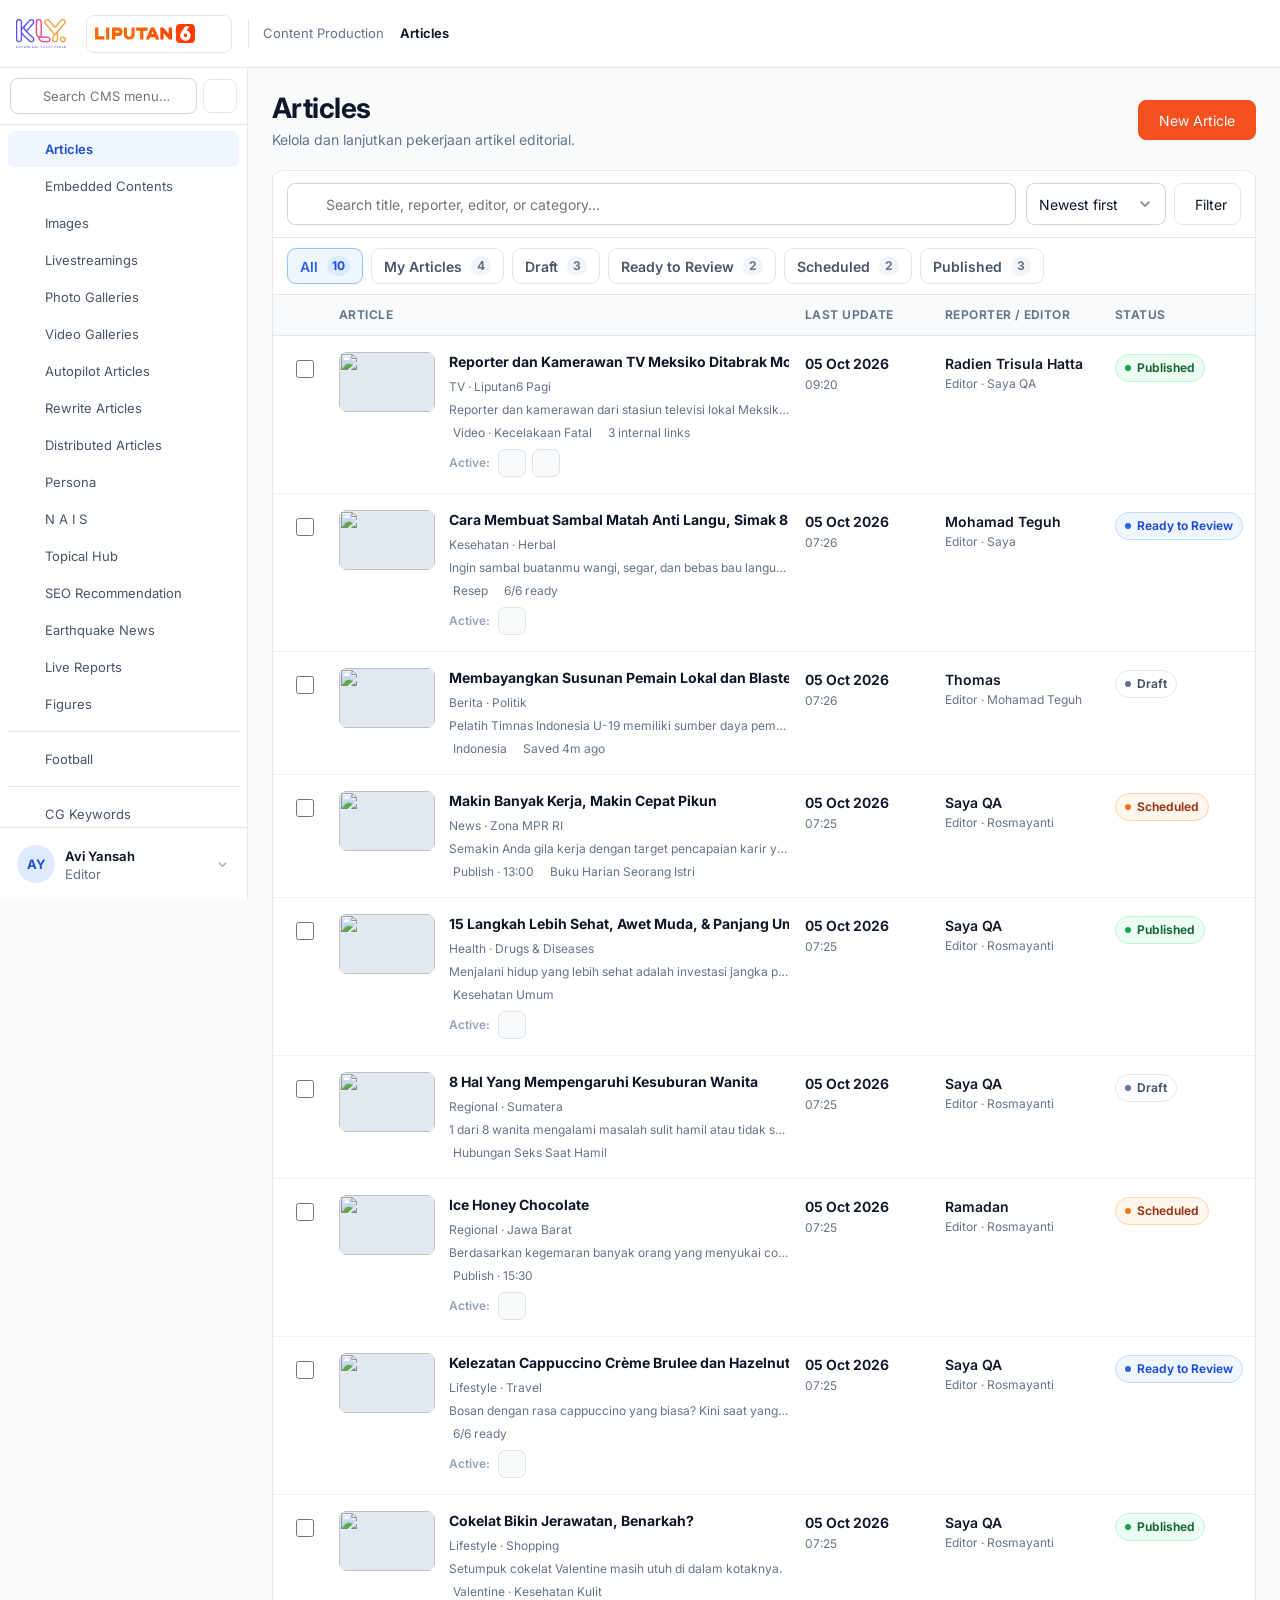
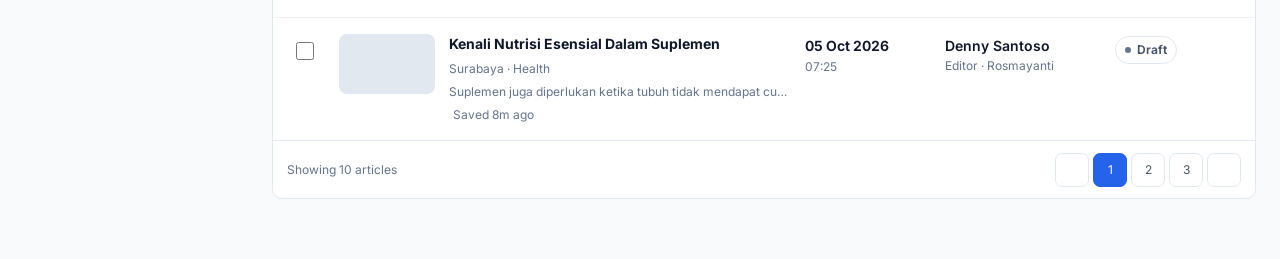
==== commit 23b039de: "refactor(articles): use only shared Editor header/sidebar shell and load page action adapter" ====
--- a/articles.html
+++ b/articles.html
@@ -1494,77 +1494,15 @@
 /* ARTICLE_INDEX_ACTION_SIMPLIFY_V10_END */
 </style>
 
+<link rel="stylesheet" href="styles/articles-shared-shell.css">
 </head>
 <body class="nr-app articles-page">
 
-<header class="nr-topbar">
-  <button class="nr-mobile-menu" id="mobileMenu" type="button" aria-label="Open menu"><i data-lucide="menu"></i></button>
-  <a class="nr-brand" href="dashboard.html" aria-label="Liputan6 Newsroom"><img src="assets/liputan6-logo.svg" alt="Liputan6"></a>
-  <div class="nr-header-context"><strong>Newsroom</strong><span>Content Production / Articles</span></div>
-  <div class="nr-spacer"></div>
-</header>
-
+<!-- AppHeader and AppSidebar are rendered from the same canonical Newsroom
+     navigation data as Editor Workspace. No page-owned navigation markup. -->
+<header class="nr-topbar" aria-label="Header Newsroom"></header>
 <div class="nr-sidebar-backdrop" id="sidebarBackdrop"></div>
-<aside class="nr-sidebar" id="sidebar">
-  <div class="nr-sidebar-head">
-    <div><strong>CMS Menu</strong><span>Editorial and distribution tools.</span></div>
-    <button type="button" id="sidebarToggle" aria-label="Collapse sidebar"><i data-lucide="panel-left-close"></i></button>
-  </div>
-  <div class="nr-sidebar-search"><i data-lucide="search"></i><input id="sidebarSearch" type="search" placeholder="Search CMS menu…"></div>
-  <div class="nr-sidebar-scroll">
-    <div class="nr-nav-cluster open" data-cluster>
-      <button class="nr-nav-cluster-head" type="button"><span><i data-lucide="file-pen-line"></i><strong>Content Production</strong></span><i data-lucide="chevron-down"></i></button>
-      <div class="nr-nav-items">
-        <a class="nr-nav-item" href="dashboard.html" data-item="Dashboard"><i data-lucide="layout-dashboard"></i><span>Dashboard</span></a>
-        <a class="nr-nav-item active" href="articles.html" data-item="Articles"><i data-lucide="newspaper"></i><span>Articles</span></a>
-        <button class="nr-nav-item" type="button" data-item="Autopilot Articles"><i data-lucide="bot"></i><span>Autopilot Articles</span></button>
-        <button class="nr-nav-item" type="button" data-item="Rewrite Articles"><i data-lucide="wand-sparkles"></i><span>Rewrite Articles</span></button>
-        <button class="nr-nav-item" type="button" data-item="Distributed Articles"><i data-lucide="send"></i><span>Distributed Articles</span></button>
-        <button class="nr-nav-item" type="button" data-item="Live Reports"><i data-lucide="radio"></i><span>Live Reports</span></button>
-        <button class="nr-nav-item" type="button" data-item="Static Contents"><i data-lucide="file-text"></i><span>Static Contents</span></button>
-      </div>
-    </div>
-    <div class="nr-nav-cluster" data-cluster>
-      <button class="nr-nav-cluster-head" type="button"><span><i data-lucide="images"></i><strong>Media & Live</strong></span><i data-lucide="chevron-down"></i></button>
-      <div class="nr-nav-items">
-        <button class="nr-nav-item" type="button" data-item="Images"><i data-lucide="image"></i><span>Images</span></button>
-        <button class="nr-nav-item" type="button" data-item="Photo Galleries"><i data-lucide="gallery-horizontal"></i><span>Photo Galleries</span></button>
-        <button class="nr-nav-item" type="button" data-item="Video Galleries"><i data-lucide="clapperboard"></i><span>Video Galleries</span></button>
-      </div>
-    </div>
-    <div class="nr-nav-cluster" data-cluster>
-      <button class="nr-nav-cluster-head" type="button"><span><i data-lucide="sparkles"></i><strong>AI & Intelligence</strong></span><i data-lucide="chevron-down"></i></button>
-      <div class="nr-nav-items">
-        <button class="nr-nav-item" type="button" data-item="Persona"><i data-lucide="user-round-cog"></i><span>Persona</span></button>
-        <button class="nr-nav-item" type="button" data-item="SEO Recommendation"><i data-lucide="search-check"></i><span>SEO Recommendation</span></button>
-        <button class="nr-nav-item" type="button" data-item="Topical Hub"><i data-lucide="network"></i><span>Topical Hub</span></button>
-      </div>
-    </div>
-    <div class="nr-nav-cluster" data-cluster>
-      <button class="nr-nav-cluster-head" type="button"><span><i data-lucide="tags"></i><strong>Taxonomy & Reference</strong></span><i data-lucide="chevron-down"></i></button>
-      <div class="nr-nav-items">
-        <button class="nr-nav-item" type="button" data-item="Figures"><i data-lucide="users"></i><span>Figures</span></button>
-        <button class="nr-nav-item" type="button" data-item="Football"><i data-lucide="trophy"></i><span>Football</span></button>
-        <a class="nr-nav-item" href="tags.html" data-item="Tags"><i data-lucide="tag"></i><span>Tags</span></a>
-      </div>
-    </div>
-    <div class="nr-nav-cluster" data-cluster>
-      <button class="nr-nav-cluster-head" type="button"><span><i data-lucide="shield-check"></i><strong>Editorial Governance</strong></span><i data-lucide="chevron-down"></i></button>
-      <div class="nr-nav-items">
-        <button class="nr-nav-item" type="button" data-item="CG Articles"><i data-lucide="shield-alert"></i><span>CG Articles</span></button>
-        <button class="nr-nav-item" type="button" data-item="Comments"><i data-lucide="message-square"></i><span>Comments</span></button>
-      </div>
-    </div>
-    <div class="nr-nav-cluster" data-cluster>
-      <button class="nr-nav-cluster-head" type="button"><span><i data-lucide="megaphone"></i><strong>Distribution & Promotion</strong></span><i data-lucide="chevron-down"></i></button>
-      <div class="nr-nav-items">
-        <button class="nr-nav-item" type="button" data-item="Headlines"><i data-lucide="panel-top"></i><span>Headlines</span></button>
-        <button class="nr-nav-item" type="button" data-item="Push Notification"><i data-lucide="bell-ring"></i><span>Push Notification</span></button>
-      </div>
-    </div>
-  </div>
-  <div class="nr-sidebar-bottom"></div>
-</aside>
+<aside class="nr-sidebar" id="sidebar" aria-label="Navigasi CMS"></aside>
 
 <script src="scripts/newsroom-global-navigation.js"></script>
 <main class="nr-page">
@@ -2725,6 +2663,7 @@
 })();
 </script>
 
+<script src="scripts/articles-shared-shell.js" defer></script>
 <script src="scripts/article-editorial-refinement.js"></script>
 <script src="scripts/newsroom-shell.js" defer></script>
 </body>
--- a/styles/newsroom-shell.css
+++ b/styles/newsroom-shell.css
@@ -98,3 +98,139 @@
 .nr-account-menu-item:disabled{opacity:1;cursor:default}
 .nr-account-menu-danger{margin-top:6px;border-top:1px solid #eef2f7;border-radius:0;padding-top:14px;color:#dc2626}
 .nr-account-menu-danger svg{color:#dc2626}
+
+
+/* Account hit target V2.6: a single hover surface, shared by Editor,
+   Dashboard and Tags. Do not paint parent and child independently. */
+.nr-sidebar-bottom,
+body.alt-editor-layout .cms-nav-bottom {
+  box-sizing:border-box;
+}
+.nr-sidebar-bottom > .nr-account,
+body.alt-editor-layout .cms-nav-bottom > .nr-account {
+  display:block;
+  width:100%;
+  min-width:0;
+  box-sizing:border-box;
+  background:transparent;
+  border:0;
+  box-shadow:none;
+}
+.nr-sidebar-bottom .nr-account-trigger,
+body.alt-editor-layout .cms-nav-bottom .nr-account-trigger {
+  display:flex;
+  box-sizing:border-box;
+  width:100%;
+  max-width:100%;
+  margin:0;
+  background:transparent;
+  border:1px solid transparent;
+  box-shadow:none;
+  background-clip:padding-box;
+}
+.nr-sidebar-bottom .nr-account-trigger:is(:hover,[aria-expanded="true"]),
+body.alt-editor-layout .cms-nav-bottom .nr-account-trigger:is(:hover,[aria-expanded="true"]) {
+  background:var(--nr-shell-account-hover,#f1f5f9);
+  border-color:transparent;
+  box-shadow:none;
+}
+.nr-sidebar-bottom .nr-account-trigger:focus-visible,
+body.alt-editor-layout .cms-nav-bottom .nr-account-trigger:focus-visible {
+  outline:2px solid var(--nr-shell-accent);
+  outline-offset:-2px;
+}
+html[data-theme="dark"] {
+  --nr-shell-account-hover:var(--nr-ui-hover,#39424D);
+}
+html[data-theme="dark"] .nr-sidebar-bottom .nr-account-trigger:is(:hover,[aria-expanded="true"]),
+html[data-theme="dark"] body.alt-editor-layout .cms-nav-bottom .nr-account-trigger:is(:hover,[aria-expanded="true"]) {
+  color:var(--nr-ui-text,#E8EBEF);
+  background:var(--nr-shell-account-hover)!important;
+  border-color:transparent!important;
+}
+html[data-theme="dark"] .nr-sidebar-bottom .nr-account-trigger,
+html[data-theme="dark"] body.alt-editor-layout .cms-nav-bottom .nr-account-trigger {
+  border-color:transparent!important;
+  box-shadow:none!important;
+}
+
+
+/* Typography contract: navigation and account/menu labels are 13px in
+   both themes. Preserve body copy, headlines and article editing typography. */
+.nr-sidebar :is(.nr-nav-item,.nr-account-name,.nr-account-role,.nr-account-menu-item),
+body.alt-editor-layout #cmsNavDrawer :is(.cms-nav-item,.nr-account-name,.nr-account-role,.nr-account-menu-item),
+.nr-account-popover :is(strong,span) {
+  font-size:13px!important;
+}
+
+
+/* Design System · Navigation / Label / 13px.
+ * Dashboard navigation may use a label span nested inside a link/button.
+ * Target both the control and nested text so page-level legacy sizing loses.
+ * Applies equally to Light and Dark; icons and headings are unaffected. */
+:root { --nr-font-size-navigation:13px; }
+body.nr-app .nr-sidebar :is(a,button,.nr-nav-item,.cms-nav-item),
+body.nr-app .nr-sidebar :is(a,button,.nr-nav-item,.cms-nav-item) :is(span,.nr-nav-label,.cms-nav-label),
+body.alt-editor-layout #cmsNavDrawer :is(a.cms-nav-item,button.cms-nav-item,.nr-nav-item),
+body.alt-editor-layout #cmsNavDrawer :is(.cms-nav-item,.nr-nav-item) :is(span,.nr-nav-label,.cms-nav-label) {
+  font-size:var(--nr-font-size-navigation)!important;
+}
+
+
+/* V2.9: Reused Editorial Tags markup — Keywords gets the very same
+   .tag-wrap/.tag-list/.newsroom-tag-search layout, not a separate tag UI.
+   Shared across Light and Dark Mode. Article Type select is cloned as-is. */
+body.alt-editor-layout #nr-editorial-keywords .field>label,
+body.alt-editor-layout #nr-editorial-keywords>label{display:none!important}
+body.alt-editor-layout #nr-editorial-keywords .tag-wrap{padding:8px!important}
+body.alt-editor-layout #nr-editorial-keywords .newsroom-tag-search{
+  position:relative!important;display:flex!important;align-items:center!important;
+  width:100%!important;height:36px!important;min-height:36px!important;margin:0!important;
+}
+body.alt-editor-layout #nr-editorial-keywords .newsroom-tag-search #nrKeywordInput{
+  display:block!important;width:100%!important;height:36px!important;min-height:36px!important;
+  margin:0!important;padding:0 10px 0 32px!important;line-height:36px!important;
+  box-sizing:border-box!important;font-size:13px!important;
+}
+body.alt-editor-layout #nr-editorial-keywords .newsroom-tag-search>svg{
+  position:absolute!important;left:10px!important;top:50%!important;
+  transform:translateY(-50%)!important;width:15px!important;height:15px!important;
+  display:block!important;pointer-events:none!important;z-index:2!important;
+}
+body.alt-editor-layout #nr-editorial-keywords .tag-list:not(:empty){margin-bottom:8px!important}
+body.alt-editor-layout #nr-editorial-keywords .alt-tag-hint{
+  color:var(--nr-muted,#64748b)!important;font-size:13px!important;line-height:18px!important;
+}
+body.alt-editor-layout #nr-editorial-keywords .nr-tag-feedback{
+  margin-top:4px;font-size:12px;line-height:17px;color:var(--nr-muted,#64748b);
+}
+body.alt-editor-layout #nr-editorial-keywords .nr-tag-feedback.is-warning{color:#d97706}
+body.alt-editor-layout .nr-reused-field-heading{
+  display:flex;align-items:center;justify-content:space-between;gap:8px;
+}
+body.alt-editor-layout .nr-reused-field-heading>label{
+  font-size:13px!important;font-weight:700;
+}
+html[data-theme="dark"] body.alt-editor-layout #nr-editorial-keywords .tag-wrap,
+html[data-theme="dark"] body.alt-editor-layout #nr-editorial-keywords .newsroom-tag-results{
+  background:var(--nr-ui-raised,#2B3037)!important;
+  border-color:var(--nr-ui-input-border,#718096)!important;
+  color:var(--nr-ui-text,#E8EBEF)!important;
+}
+html[data-theme="dark"] body.alt-editor-layout #nr-editorial-keywords .newsroom-tag-search,
+html[data-theme="dark"] body.alt-editor-layout #nr-editorial-keywords .newsroom-tag-search input{
+  background:transparent!important;color:var(--nr-ui-text,#E8EBEF)!important;
+}
+html[data-theme="dark"] body.alt-editor-layout #nr-editorial-keywords .tag-chip{
+  background:var(--nr-ui-control,#303740)!important;
+  color:var(--nr-ui-text,#E8EBEF)!important;
+  border-color:var(--nr-ui-card-border,#3C434D)!important;
+}
+html[data-theme="dark"] body.alt-editor-layout #nr-editorial-keywords .newsroom-tag-result,
+html[data-theme="dark"] body.alt-editor-layout #nr-editorial-keywords .newsroom-tag-empty{
+  background:transparent!important;color:var(--nr-ui-text,#E8EBEF)!important;
+}
+html[data-theme="dark"] body.alt-editor-layout #nr-editorial-keywords .newsroom-tag-result:hover,
+html[data-theme="dark"] body.alt-editor-layout #nr-editorial-keywords .newsroom-tag-result:focus-visible{
+  background:var(--nr-ui-hover,#39424D)!important;
+}
--- a/styles/newsroom-global-navigation.css
+++ b/styles/newsroom-global-navigation.css
@@ -104,4 +104,156 @@
  .nr-global-brand .newsroom-header-brand img{max-width:48px}
  .nr-global-brand .newsroom-header-site-switcher,.nr-global-brand .newsroom-header-site-trigger{width:126px;min-width:126px}
  .nr-global-brand .newsroom-site-wordmark img{max-width:88px}
-}+}
+/* GLOBAL NAV PARITY V2 — approved Editor reference: 68px top, 248px left, 64px rail */
+@media(min-width:1025px){
+ body.nr-app .nr-topbar{position:fixed!important;inset:0 0 auto 0;height:68px!important;min-height:68px!important;padding:0 16px 0 0!important}
+ body.nr-app .nr-global-brand{box-sizing:border-box!important;width:248px!important;min-width:248px!important;flex:0 0 248px!important;height:68px!important;min-height:68px!important;padding:0!important}
+ body.nr-app .nr-global-brand>.newsroom-header-left{display:flex!important;align-items:center!important;gap:12px!important;padding:0 0 0 16px!important;height:68px!important;margin:0!important}
+ body.nr-app .nr-global-brand .newsroom-header-brand{width:58px!important;min-width:58px!important;flex:0 0 58px!important}
+ body.nr-app .nr-global-brand .newsroom-header-brand img{max-width:56px!important;height:30px!important}
+ body.nr-app .nr-global-brand .newsroom-header-site-switcher{width:146px!important;min-width:146px!important;flex:0 0 146px!important}
+ body.nr-app .nr-global-brand .newsroom-header-site-trigger{width:146px!important;height:38px!important;gap:8px!important;padding:0 8px!important}
+ body.nr-app .nr-global-brand .newsroom-site-wordmark img{height:19px!important;max-height:19px!important;max-width:104px!important}
+ body.nr-app .nr-global-brand .newsroom-header-site-trigger>svg{width:12px!important;height:12px!important;margin-left:auto!important}
+ body.nr-app .nr-global-separator{width:1px!important;min-width:1px!important;height:30px!important;margin:0!important}
+ body.nr-app .nr-global-breadcrumb{padding-left:14px!important;margin:0!important}
+ body.nr-app .nr-sidebar{position:fixed!important;top:68px!important;bottom:0!important;height:calc(100vh - 68px)!important}
+ body.nr-app .nr-page{padding-top:90px!important;min-height:100vh!important}
+ body.nr-app.nr-sidebar-collapsed .nr-global-brand{width:64px!important;min-width:64px!important;flex:0 0 64px!important}
+ body.nr-app.nr-sidebar-collapsed .nr-global-brand>.newsroom-header-left{width:64px!important;min-width:64px!important;padding:0!important;gap:0!important;justify-content:center!important}
+ body.nr-app.nr-sidebar-collapsed .nr-global-brand .newsroom-header-brand{width:64px!important;min-width:64px!important;flex:0 0 64px!important;justify-content:center!important}
+ body.nr-app.nr-sidebar-collapsed .nr-global-brand .newsroom-header-brand img{max-width:52px!important;height:27px!important}
+ body.nr-app.nr-sidebar-collapsed .nr-global-brand .newsroom-header-site-switcher{display:none!important}
+}
+body.nr-app .nr-global-search-row{display:grid!important;grid-template-columns:minmax(0,1fr) 34px!important;min-height:56px!important;gap:6px!important;padding:10px!important}
+body.nr-app .nr-global-search input{height:36px!important;font-size:13px!important;padding:0 10px 0 32px!important}
+body.nr-app .nr-global-search>svg{width:14px!important;height:14px!important}
+body.nr-app .nr-global-search-row>button{width:34px!important;height:34px!important}
+body.nr-app .nr-sidebar-scroll{padding:4px 8px 12px!important;overflow-x:hidden!important;overflow-y:auto!important}
+body.nr-app .nr-nav-cluster{margin:0!important;border-bottom:1px solid #eef2f7!important}
+body.nr-app .nr-nav-cluster-head{min-height:38px!important;width:100%!important;padding:0 8px!important;border-radius:7px!important;color:#334155!important}
+body.nr-app .nr-nav-cluster-head>span{gap:8px!important}
+body.nr-app .nr-nav-cluster-head strong{font-size:13px!important;line-height:18px!important;font-weight:600!important}
+body.nr-app .nr-nav-cluster-head svg{width:14px!important;height:14px!important}
+body.nr-app .nr-nav-items{padding:2px 0 7px 8px!important;gap:1px!important}
+body.nr-app .nr-nav-item{box-sizing:border-box!important;display:grid!important;grid-template-columns:26px minmax(0,1fr)!important;align-items:center!important;gap:3px!important;width:100%!important;min-height:36px!important;height:auto!important;padding:0 8px!important;margin:0!important;border-radius:7px!important;color:#475569!important}
+body.nr-app .nr-nav-item svg{width:14px!important;height:14px!important;justify-self:center!important}
+body.nr-app .nr-nav-item span{min-width:0!important;overflow:hidden!important;text-overflow:ellipsis!important;white-space:nowrap!important;font-size:13px!important;line-height:18px!important}
+body.nr-app .nr-nav-item.active{background:#eff6ff!important;color:#1d4ed8!important;font-weight:600!important}
+body.nr-app .nr-sidebar-bottom{padding:8px!important}
+@media(min-width:1025px){
+ body.nr-app.nr-sidebar-collapsed .nr-global-search-row{display:flex!important;flex-direction:column!important;align-items:center!important;gap:5px!important;padding:8px!important}
+ body.nr-app.nr-sidebar-collapsed .nr-global-search{order:2!important;position:relative!important;display:grid!important;place-items:center!important;width:40px!important;height:36px!important;min-width:40px!important;flex:none!important}
+ body.nr-app.nr-sidebar-collapsed .nr-global-search>svg{position:static!important;transform:none!important;width:15px!important;height:15px!important}
+ body.nr-app.nr-sidebar-collapsed .nr-global-search input{position:absolute!important;inset:0!important;width:40px!important;height:36px!important;opacity:0!important;border:0!important;padding:0!important;cursor:pointer!important}
+ body.nr-app.nr-sidebar-collapsed .nr-global-search-row>button{order:1!important;width:40px!important;height:36px!important}
+ body.nr-app.nr-sidebar-collapsed .nr-sidebar-scroll{width:64px!important;padding:4px 8px 12px!important}
+ body.nr-app.nr-sidebar-collapsed .nr-nav-cluster{width:48px!important;padding:3px 0!important}
+ body.nr-app.nr-sidebar-collapsed .nr-nav-cluster-head{display:grid!important;place-items:center!important;width:48px!important;height:40px!important;padding:0!important}
+ body.nr-app.nr-sidebar-collapsed .nr-nav-cluster-head>span{display:grid!important;place-items:center!important;width:40px!important;height:40px!important}
+ body.nr-app.nr-sidebar-collapsed .nr-nav-cluster-head strong,body.nr-app.nr-sidebar-collapsed .nr-nav-cluster-head>svg:last-child,body.nr-app.nr-sidebar-collapsed .nr-nav-item span{display:none!important}
+ body.nr-app.nr-sidebar-collapsed .nr-nav-items{display:grid!important;width:48px!important;padding:1px 0 4px!important;gap:1px!important}
+ body.nr-app.nr-sidebar-collapsed .nr-nav-item{display:grid!important;grid-template-columns:1fr!important;place-items:center!important;width:48px!important;height:40px!important;min-height:40px!important;padding:0!important}
+ body.nr-app.nr-sidebar-collapsed .nr-nav-item>svg{width:15px!important;height:15px!important}
+}
+@media(max-width:1024px){
+ body.nr-app .nr-topbar{position:fixed!important;width:100%!important;height:68px!important}
+ body.nr-app .nr-global-brand{padding:0!important;width:auto!important;min-width:0!important}
+ body.nr-app .nr-global-brand>.newsroom-header-left{gap:4px!important;padding:0!important}
+ body.nr-app .nr-global-brand .newsroom-header-brand{width:56px!important;min-width:56px!important}
+ body.nr-app .nr-global-brand .newsroom-header-site-switcher,body.nr-app .nr-global-brand .newsroom-header-site-trigger{width:124px!important;min-width:124px!important}
+ body.nr-app .nr-page{padding-top:88px!important}
+ body.nr-app .nr-sidebar{top:68px!important;height:calc(100vh - 68px)!important}
+ body.nr-app.nr-sidebar-collapsed .nr-nav-cluster-head strong,body.nr-app.nr-sidebar-collapsed .nr-nav-cluster-head>svg:last-child,body.nr-app.nr-sidebar-collapsed .nr-nav-item span{display:block!important}
+ body.nr-app.nr-sidebar-collapsed .nr-nav-item{display:grid!important;grid-template-columns:26px minmax(0,1fr)!important;width:100%!important;padding:0 8px!important}
+}
+
+/* BALANCED PAGE GUTTER V3
+   Sidebar owns its own width. Main content uses identical left/right gutters. */
+@media(min-width:1025px){
+  body.nr-app .nr-page{
+    box-sizing:border-box!important;
+    margin-left:248px!important;
+    width:calc(100% - 248px)!important;
+    padding-left:24px!important;
+    padding-right:24px!important;
+  }
+  body.nr-app.nr-sidebar-collapsed .nr-page{
+    margin-left:64px!important;
+    width:calc(100% - 64px)!important;
+    padding-left:24px!important;
+    padding-right:24px!important;
+  }
+  body.nr-app .nr-container{
+    box-sizing:border-box!important;
+    margin-left:auto!important;
+    margin-right:auto!important;
+  }
+}
+@media(max-width:1024px){
+  body.nr-app .nr-page,
+  body.nr-app.nr-sidebar-collapsed .nr-page{
+    margin-left:0!important;
+    width:100%!important;
+    padding-left:20px!important;
+    padding-right:20px!important;
+  }
+}
+@media(max-width:560px){
+  body.nr-app .nr-page,
+  body.nr-app.nr-sidebar-collapsed .nr-page{
+    padding-left:16px!important;
+    padding-right:16px!important;
+  }
+}
+
+/* SIDEBAR TYPOGRAPHY PARITY V4
+   Locked to Editor baseline so page-level styles cannot alter nav typography. */
+body.nr-app .nr-sidebar,
+body.nr-app .nr-sidebar button,
+body.nr-app .nr-sidebar a,
+body.nr-app .nr-sidebar input,
+body.nr-app .nr-sidebar .nr-nav-item,
+body.nr-app .nr-sidebar .nr-nav-item span,
+body.nr-app .nr-sidebar .nr-nav-cluster-head,
+body.nr-app .nr-sidebar .nr-nav-cluster-head strong{
+  font-family:Inter,system-ui,sans-serif!important;
+  font-style:normal!important;
+  font-synthesis:none!important;
+  letter-spacing:normal!important;
+}
+body.nr-app .nr-sidebar .nr-nav-item,
+body.nr-app .nr-sidebar .nr-nav-item span{
+  font-size:13px!important;
+  line-height:18px!important;
+  font-weight:400!important;
+}
+body.nr-app .nr-sidebar .nr-nav-item.active,
+body.nr-app .nr-sidebar .nr-nav-item.active span{
+  font-weight:600!important;
+}
+body.nr-app .nr-sidebar .nr-nav-cluster-head,
+body.nr-app .nr-sidebar .nr-nav-cluster-head strong{
+  font-size:13px!important;
+  line-height:18px!important;
+  font-weight:600!important;
+}
+body.nr-app .nr-sidebar .nr-global-search input{
+  font-family:Inter,system-ui,sans-serif!important;
+  font-size:13px!important;
+  line-height:18px!important;
+  font-weight:400!important;
+}
+body.nr-app .nr-sidebar .nr-account-name{
+  font-family:Inter,system-ui,sans-serif!important;
+  font-size:13px!important;
+  line-height:18px!important;
+  font-weight:650!important;
+}
+body.nr-app .nr-sidebar .nr-account-role{
+  font-family:Inter,system-ui,sans-serif!important;
+  font-size:12px!important;
+  line-height:16px!important;
+  font-weight:400!important;
+}
--- a/styles/article-editorial-refinement.css
+++ b/styles/article-editorial-refinement.css
@@ -140,7 +140,7 @@
   margin:0 0 4px!important;
   border-left:2px solid #e2e8f0!important;
 }
-.nr-menu-options.open{display:grid!important;gap:4px!important}
+body.articles-page .nr-editorial-menu .nr-menu-options.open{display:grid!important;gap:4px!important}
 .nr-menu-options .nr-menu-button{
   min-height:38px!important;
   margin:0!important;
@@ -159,4 +159,5 @@
  body.articles-page .article-row{min-height:122px!important;padding:14px!important}
  body.articles-page .article-title{white-space:normal!important;display:-webkit-box!important;-webkit-line-clamp:2!important;-webkit-box-orient:vertical!important}
  body.articles-page .article-row-menu.nr-editorial-menu{max-width:calc(100vw - 24px)!important}
-}+}
+body.articles-page .article-setting-chips[hidden]{display:none!important}
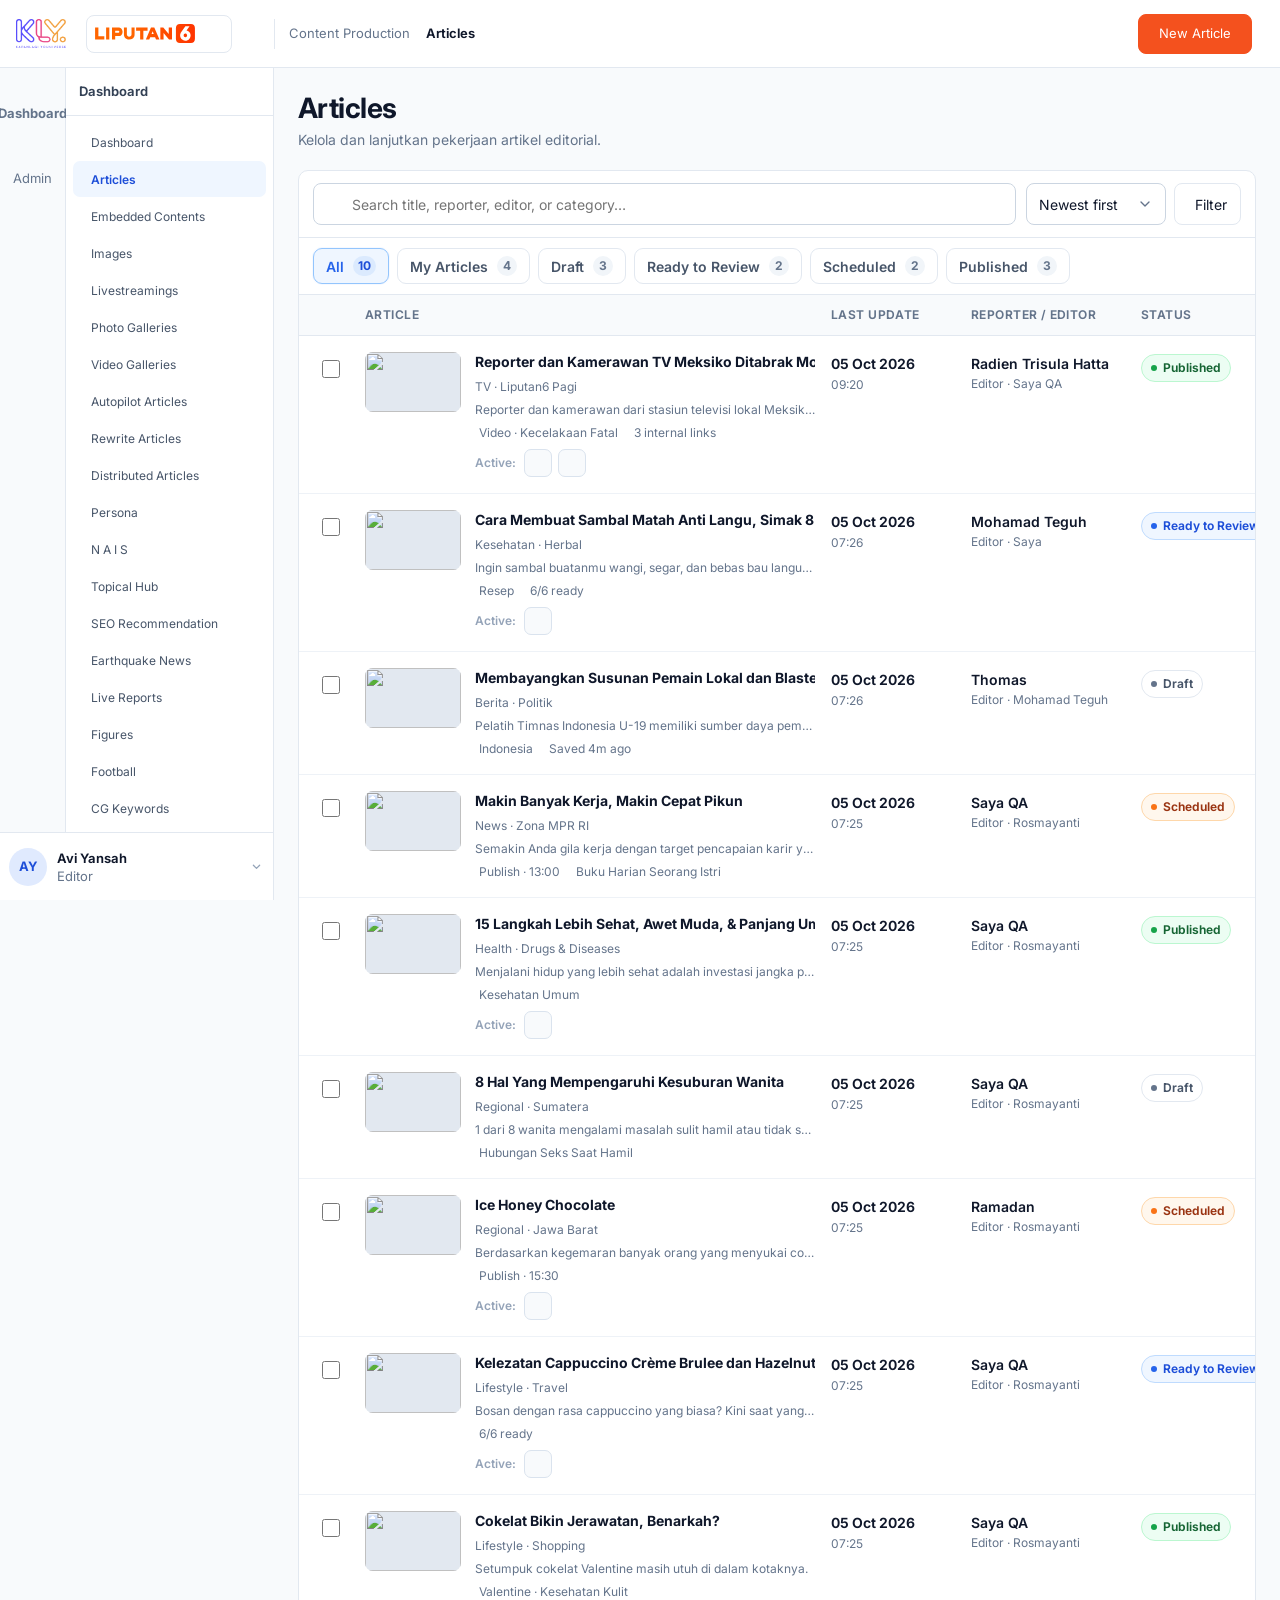
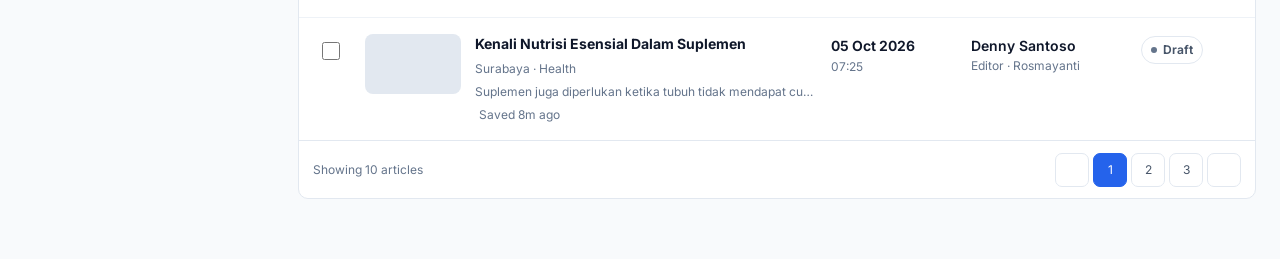
==== commit 9c19dce5: "feat(articles): load Editor two-column nav adapter and CSS only on Article List" ====
--- a/articles.html
+++ b/articles.html
@@ -1495,6 +1495,7 @@
 </style>
 
 <link rel="stylesheet" href="styles/articles-shared-shell.css">
+<link rel="stylesheet" href="styles/articles-unified-sidebar.css">
 </head>
 <body class="nr-app articles-page">
 
@@ -2664,6 +2665,7 @@
 </script>
 
 <script src="scripts/articles-shared-shell.js" defer></script>
+<script src="scripts/articles-unified-sidebar.js" defer></script>
 <script src="scripts/article-editorial-refinement.js"></script>
 <script src="scripts/newsroom-shell.js" defer></script>
 </body>
--- a/styles/articles-shared-shell.css
+++ b/styles/articles-shared-shell.css
@@ -0,0 +1,48 @@
+/* Article List uses the Editor's canonical 68px shared header and sidebar.
+   Only page-specific actions live here; identity, navigation and theme
+   remain owned by newsroom-global-navigation.css / newsroom-shell.css. */
+body.articles-page .nr-topbar .nr-header-page-actions {
+  position: relative;
+  flex: none;
+  display: flex;
+  align-items: center;
+  gap: 8px;
+  padding-right: 12px;
+}
+body.articles-page .nr-topbar #newArticleBtn {
+  min-height: 38px;
+  white-space: nowrap;
+}
+body.articles-page .nr-topbar .article-new-popover {
+  right: 0;
+  top: calc(100% + 8px);
+  z-index: 120;
+  background: var(--nr-ui-panel, var(--nr-surface, #fff));
+  border-color: var(--nr-ui-card-border, var(--nr-border, #e2e8f0));
+}
+html[data-theme="dark"] body.articles-page .nr-topbar .article-new-option {
+  background: var(--nr-ui-panel, var(--nr-surface));
+  color: var(--nr-ui-text, var(--nr-text));
+}
+html[data-theme="dark"] body.articles-page .nr-topbar .article-new-option:hover {
+  background: var(--nr-ui-control, #303740);
+}
+body.articles-page .nr-topbar .article-new-menu:focus-within .article-new-popover {
+  isolation: isolate;
+}
+@media (max-width: 760px) {
+  body.articles-page .nr-topbar .nr-header-page-actions { padding-right: 8px; }
+  body.articles-page .nr-topbar #newArticleBtn {
+    min-width: 40px;
+    justify-content: center;
+    padding: 0 10px;
+  }
+  body.articles-page .nr-topbar #newArticleBtn > span { display: none; }
+}
+@media (max-width: 420px) {
+  body.articles-page .nr-topbar #newArticleBtn > svg:last-child { display: none; }
+  body.articles-page .nr-topbar #newArticleBtn { width: 40px; padding: 0; }
+  body.articles-page .nr-topbar .article-new-popover {
+    width: min(236px, calc(100vw - 24px));
+  }
+}
--- a/styles/articles-unified-sidebar.css
+++ b/styles/articles-unified-sidebar.css
@@ -0,0 +1,137 @@
+/* Article List parity with the ACTUAL latest Editor sidebar:
+   rail 66px + content panel 208px = 274px, with Dashboard/Admin groups.
+   Scoped to Article List; Editor is unchanged. */
+body.nr-app.articles-page .nr-sidebar.nr-unified-nav {
+  width:274px!important;min-width:274px!important;max-width:calc(100vw - 12px)!important;
+  display:grid!important;
+  grid-template-columns:66px minmax(0,1fr)!important;
+  grid-template-rows:minmax(0,1fr) auto!important;
+  overflow:hidden!important;box-sizing:border-box!important;
+  border-right:1px solid #e2e8f0;
+  background:#fff;
+}
+body.nr-app.articles-page .nr-sidebar.nr-unified-nav .nr-nav-rail {
+  grid-column:1;grid-row:1;
+  display:flex;flex-direction:column;align-items:stretch;gap:5px;
+  width:66px;height:100%;min-width:66px;
+  padding:12px 5px;box-sizing:border-box;
+  border-right:1px solid #e2e8f0;background:#f8fafc;
+}
+body.nr-app.articles-page .nr-sidebar.nr-unified-nav .nr-nav-rail button {
+  display:flex;flex-direction:column;align-items:center;justify-content:center;gap:5px;
+  width:100%;min-height:60px;padding:6px 2px;border:0;border-radius:8px;
+  color:#64748b;background:transparent;cursor:pointer;
+}
+body.nr-app.articles-page .nr-nav-rail button[aria-selected="true"] {
+  color:#1d4ed8;background:#eaf1ff;font-weight:700;
+}
+body.nr-app.articles-page .nr-nav-rail button:hover {background:#eaf1ff}
+body.nr-app.articles-page .nr-nav-rail button svg {width:20px;height:20px}
+body.nr-app.articles-page .nr-nav-rail button span {font-size:10px!important;line-height:14px;text-align:center}
+body.nr-app.articles-page .nr-sidebar.nr-unified-nav .nr-nav-content {
+  grid-column:2;grid-row:1;display:flex;flex-direction:column;
+  width:100%;min-width:0;min-height:0;overflow:hidden;background:#fff;
+}
+body.nr-app.articles-page .nr-nav-heading {
+  flex:0 0 48px;display:flex;align-items:center;justify-content:space-between;
+  gap:4px;padding:0 10px 0 13px;border-bottom:1px solid #e2e8f0;
+}
+body.nr-app.articles-page .nr-nav-heading strong {font-size:13px;font-weight:650;color:#334155}
+body.nr-app.articles-page .nr-nav-heading #sidebarToggle {
+  width:34px;height:34px;flex:0 0 34px;
+  display:grid;place-items:center;border:0;border-radius:7px;
+  padding:0;background:transparent;color:#475569;cursor:pointer;
+}
+body.nr-app.articles-page .nr-nav-heading #sidebarToggle:hover {background:#eaf1ff}
+body.nr-app.articles-page .nr-nav-list {
+  flex:1;min-height:0;display:grid;align-content:start;
+  gap:1px;padding:8px 7px 16px;overflow-y:auto;overflow-x:hidden;
+}
+body.nr-app.articles-page .nr-nav-list[hidden],
+body.nr-app.articles-page .nr-nav-legacy-controls[hidden] {display:none!important}
+body.nr-app.articles-page .nr-nav-list .nr-nav-item {
+  width:100%!important;max-width:none!important;min-height:36px!important;height:auto!important;
+  display:flex!important;align-items:center!important;gap:9px!important;
+  padding:7px 9px!important;margin:0!important;
+  border:0!important;border-radius:7px!important;background:transparent!important;
+  color:#475569!important;cursor:pointer;text-align:left!important;white-space:normal;
+}
+body.nr-app.articles-page .nr-nav-list .nr-nav-item:hover {background:#f1f5f9!important}
+body.nr-app.articles-page .nr-nav-list .nr-nav-item.active {
+  color:#1d4ed8!important;background:#eff6ff!important;font-weight:600!important;
+}
+body.nr-app.articles-page .nr-nav-list .nr-nav-item svg {
+  width:15px!important;height:15px!important;min-width:15px!important;flex:0 0 15px!important;
+}
+body.nr-app.articles-page .nr-nav-list .nr-nav-item span {
+  display:block!important;min-width:0!important;font-size:12px!important;
+  line-height:17px!important;overflow-wrap:anywhere;white-space:normal!important;
+}
+body.nr-app.articles-page .nr-sidebar.nr-unified-nav .nr-nav-account {
+  grid-column:1/-1;grid-row:2;
+  display:flex;align-items:center;min-height:68px;
+  width:100%;padding:0!important;margin:0!important;
+  border-top:1px solid #e2e8f0!important;background:#fff;
+}
+body.nr-app.articles-page .nr-sidebar.nr-unified-nav .nr-nav-account > * {width:100%;max-width:100%}
+body.nr-app.articles-page .nr-sidebar.nr-unified-nav .nr-nav-account::before,
+body.nr-app.articles-page .nr-sidebar.nr-unified-nav .nr-nav-account::after {display:none!important}
+@media(min-width:1025px){
+  body.nr-app.articles-page .nr-global-brand {
+    width:274px!important;min-width:274px!important;max-width:274px!important;
+    flex:0 0 274px!important;box-sizing:border-box!important;
+  }
+  body.nr-app.articles-page .nr-page {
+    margin-left:274px!important;width:calc(100% - 274px)!important;
+  }
+  body.nr-app.articles-page.nr-sidebar-collapsed .nr-global-brand {
+    width:66px!important;min-width:66px!important;max-width:66px!important;
+    flex-basis:66px!important;
+  }
+  body.nr-app.articles-page.nr-sidebar-collapsed .nr-page {
+    margin-left:66px!important;width:calc(100% - 66px)!important;
+  }
+}
+body.nr-app.articles-page.nr-sidebar-collapsed .nr-sidebar.nr-unified-nav {
+  width:66px!important;min-width:66px!important;
+  grid-template-columns:66px!important;
+}
+body.nr-app.articles-page.nr-sidebar-collapsed .nr-sidebar.nr-unified-nav .nr-nav-content {display:none!important}
+body.nr-app.articles-page.nr-sidebar-collapsed .nr-sidebar.nr-unified-nav .nr-nav-account {
+  grid-column:1;justify-content:center;min-height:60px;overflow:hidden;
+}
+@media(max-width:1024px){
+  body.nr-app.articles-page .nr-sidebar.nr-unified-nav {
+    width:min(274px,86vw)!important;min-width:0!important;
+    grid-template-columns:66px minmax(0,1fr)!important;
+  }
+  body.nr-app.articles-page.nr-sidebar-collapsed .nr-sidebar.nr-unified-nav {
+    width:min(274px,86vw)!important;
+    grid-template-columns:66px minmax(0,1fr)!important;
+  }
+  body.nr-app.articles-page .nr-sidebar.nr-unified-nav .nr-nav-content {display:flex!important}
+  body.nr-app.articles-page .nr-page,
+  body.nr-app.articles-page.nr-sidebar-collapsed .nr-page {
+    margin-left:0!important;width:100%!important;
+  }
+}
+html[data-theme="dark"] body.nr-app.articles-page .nr-sidebar.nr-unified-nav,
+html[data-theme="dark"] body.nr-app.articles-page .nr-nav-content,
+html[data-theme="dark"] body.nr-app.articles-page .nr-nav-account {
+  background:var(--nr-sidebar-bg,#1c2025)!important;border-color:var(--nr-border,#343a42)!important;
+}
+html[data-theme="dark"] body.nr-app.articles-page .nr-nav-rail {
+  background:var(--nr-bg,#17191d)!important;border-color:var(--nr-border,#343a42)!important;
+}
+html[data-theme="dark"] body.nr-app.articles-page .nr-nav-heading {border-color:var(--nr-border,#343a42)}
+html[data-theme="dark"] body.nr-app.articles-page .nr-nav-heading strong,
+html[data-theme="dark"] body.nr-app.articles-page .nr-nav-list .nr-nav-item {
+  color:var(--nr-text,#e8ebef)!important;
+}
+html[data-theme="dark"] body.nr-app.articles-page .nr-nav-list .nr-nav-item:hover {
+  background:var(--nr-hover,#303740)!important;
+}
+html[data-theme="dark"] body.nr-app.articles-page .nr-nav-list .nr-nav-item.active,
+html[data-theme="dark"] body.nr-app.articles-page .nr-nav-rail button[aria-selected="true"] {
+  background:var(--nr-selection-bg,#25354a)!important;color:var(--nr-interactive,#93c5fd)!important;
+}
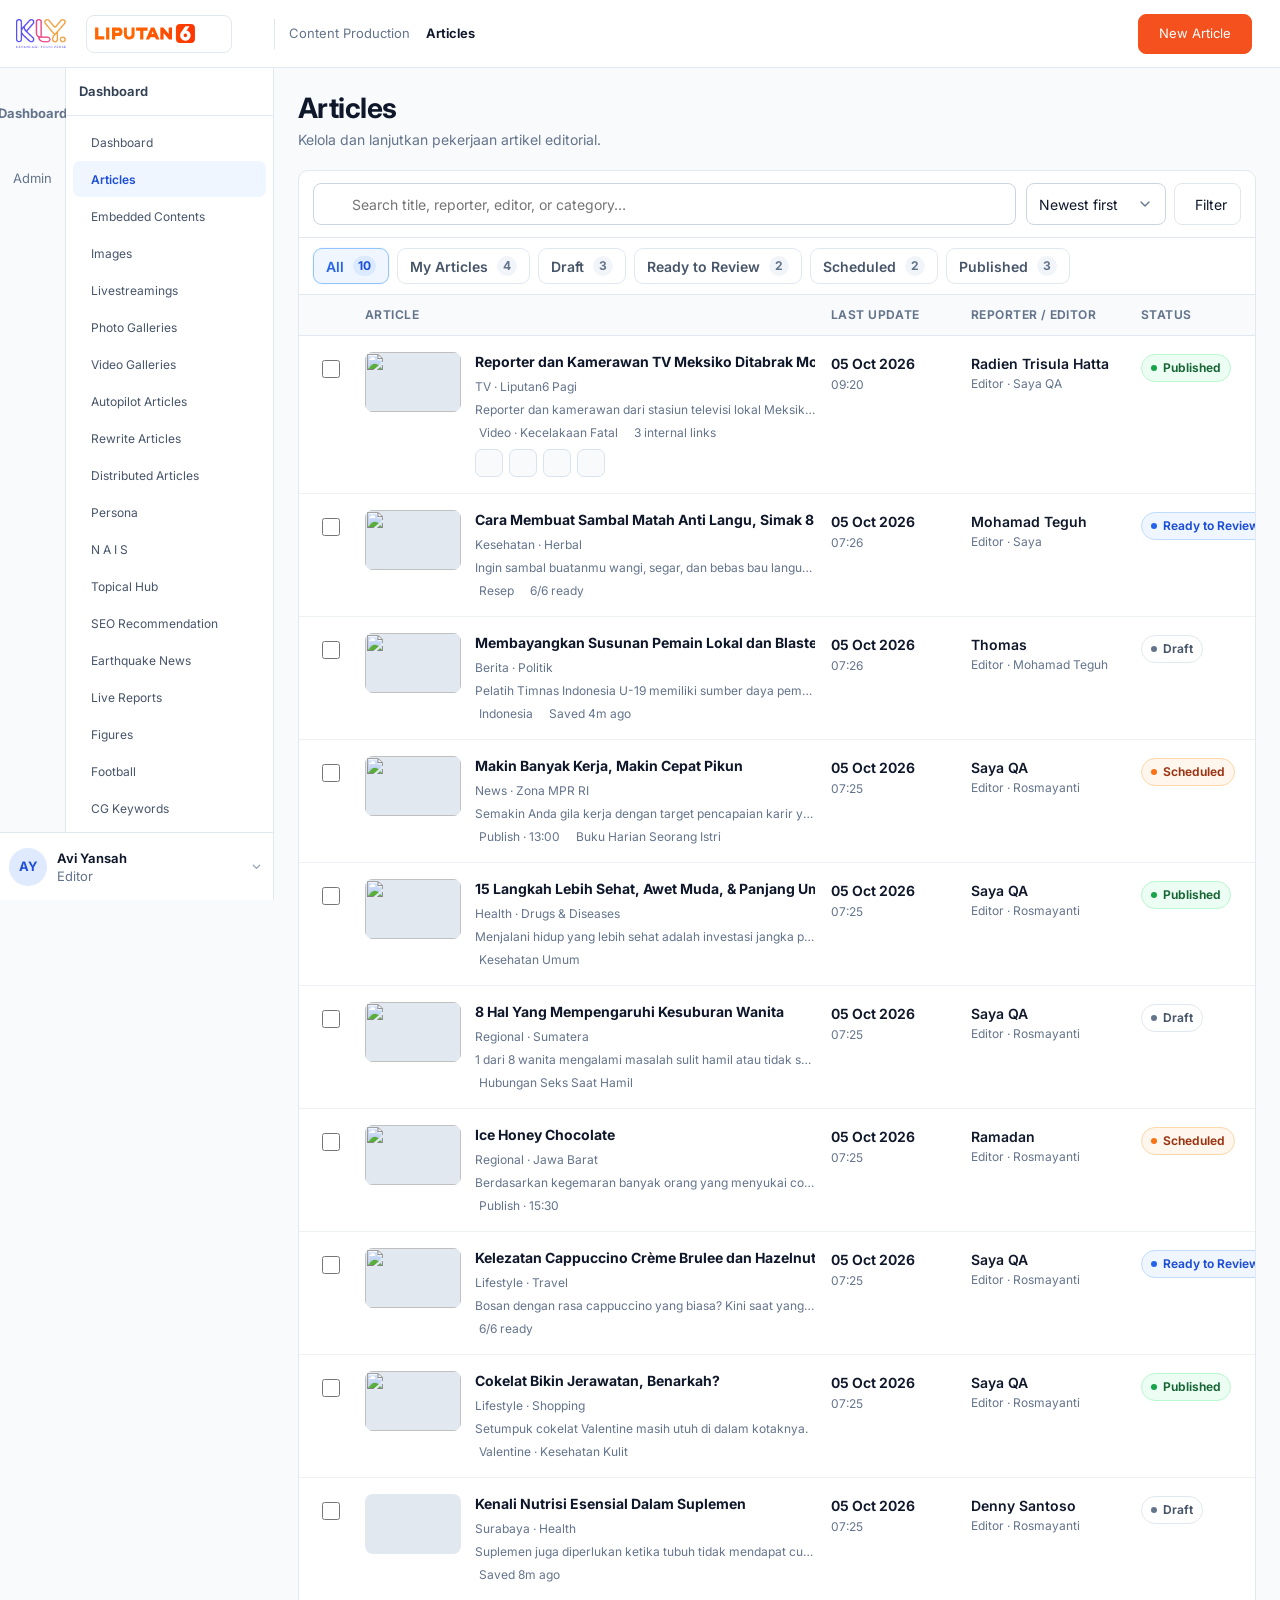
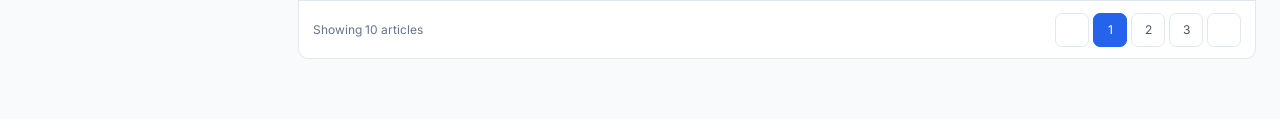
==== commit 590a5633: "feat(articles): load refined Tools popup adapter after legacy actions initialization" ====
--- a/articles.html
+++ b/articles.html
@@ -1496,6 +1496,7 @@
 
 <link rel="stylesheet" href="styles/articles-shared-shell.css">
 <link rel="stylesheet" href="styles/articles-unified-sidebar.css">
+<link rel="stylesheet" href="styles/articles-tools-refinement.css">
 </head>
 <body class="nr-app articles-page">
 
@@ -2666,6 +2667,7 @@
 
 <script src="scripts/articles-shared-shell.js" defer></script>
 <script src="scripts/articles-unified-sidebar.js" defer></script>
+<script src="scripts/articles-tools-refinement.js" defer></script>
 <script src="scripts/article-editorial-refinement.js"></script>
 <script src="scripts/newsroom-shell.js" defer></script>
 </body>
--- a/styles/articles-unified-sidebar.css
+++ b/styles/articles-unified-sidebar.css
@@ -109,7 +109,8 @@
     width:min(274px,86vw)!important;
     grid-template-columns:66px minmax(0,1fr)!important;
   }
-  body.nr-app.articles-page .nr-sidebar.nr-unified-nav .nr-nav-content {display:flex!important}
+  body.nr-app.articles-page .nr-sidebar.nr-unified-nav .nr-nav-content,
+  body.nr-app.articles-page.nr-sidebar-collapsed .nr-sidebar.nr-unified-nav .nr-nav-content {display:flex!important}
   body.nr-app.articles-page .nr-page,
   body.nr-app.articles-page.nr-sidebar-collapsed .nr-page {
     margin-left:0!important;width:100%!important;
--- a/styles/articles-tools-refinement.css
+++ b/styles/articles-tools-refinement.css
@@ -0,0 +1,218 @@
+/* Newsroom Article List — Tools refinement V2.
+   Single-level placement, readable switches, progressive advanced settings.
+   Scoped to the replacement DOM only; legacy menu remains untouched elsewhere. */
+body.articles-page .article-more.open .article-row-menu.nr-tools-menu {
+  display:flex!important;flex-direction:column!important;gap:0!important;
+}
+body.articles-page .article-row-menu.nr-tools-menu {
+  position:fixed!important;
+  top:var(--nr-tools-top,76px)!important;
+  left:var(--nr-tools-left,8px)!important;
+  right:auto!important;
+  width:min(356px,calc(100vw - 16px))!important;
+  max-width:calc(100vw - 16px)!important;
+  max-height:var(--nr-tools-max-height,615px)!important;
+  height:auto!important;
+  padding:0!important;gap:0!important;
+  overflow:hidden!important;
+  display:none;
+  z-index:240!important;
+  border:1px solid var(--nr-border,#dfe5ed)!important;
+  border-radius:14px!important;background:var(--nr-surface,#fff)!important;
+  box-shadow:0 20px 55px rgba(18,33,56,.18),0 6px 16px rgba(18,33,56,.08)!important;
+  color:var(--nr-text,#0f172a)!important;
+  text-align:left;
+}
+body.articles-page .nr-tools-menu * {box-sizing:border-box}
+body.articles-page .nr-tools-header {
+  display:flex;justify-content:space-between;align-items:flex-start;
+  gap:10px;min-width:0;padding:16px 16px 12px;
+  background:var(--nr-surface,#fff);border-bottom:1px solid var(--nr-border,#e2e8f0);
+}
+body.articles-page .nr-tools-header>div {flex:1;min-width:0}
+body.articles-page .nr-tools-header strong {font-size:15px;line-height:20px;font-weight:750}
+body.articles-page .nr-tools-header p {
+  margin:3px 0 0;color:var(--nr-muted,#64748b);font-size:12px;
+  line-height:17px;overflow:hidden;white-space:nowrap;text-overflow:ellipsis;
+}
+body.articles-page .article-row-menu.nr-tools-menu .nr-tools-close {
+  width:32px!important;min-width:32px!important;height:32px!important;
+  display:grid!important;place-items:center!important;border:1px solid transparent!important;
+  border-radius:8px!important;padding:0!important;background:transparent!important;
+  color:var(--nr-muted,#64748b)!important;flex:none;
+}
+body.articles-page .nr-tools-close:hover {background:var(--nr-hover,#f1f5f9)!important}
+body.articles-page .nr-tools-close svg {width:17px;height:17px}
+body.articles-page .nr-tools-scroll {
+  min-height:0;overflow-y:auto;overscroll-behavior:contain;
+  scrollbar-width:thin;scrollbar-color:var(--nr-border,#cbd5e1) transparent;
+}
+body.articles-page .nr-tools-section {
+  display:flex;flex-direction:column;gap:5px;
+  padding:12px 14px 14px;
+  border-bottom:1px solid var(--nr-border,#e2e8f0);
+}
+body.articles-page .nr-tools-section:last-child {border-bottom:0}
+body.articles-page .nr-tools-label {
+  padding:0 2px 5px;font-size:11px;line-height:16px;
+  font-weight:750;letter-spacing:.065em;
+  text-transform:uppercase;color:var(--nr-muted,#64748b);
+}
+body.articles-page .nr-tools-meta {
+  display:flex;align-items:center;justify-content:space-between;
+  gap:8px;min-height:31px;padding:1px 10px;
+  font-size:12px;color:var(--nr-muted,#64748b);
+}
+body.articles-page .nr-tools-status {
+  border:1px solid var(--nr-border,#dce3ed);border-radius:999px;
+  padding:4px 8px;color:var(--nr-muted,#64748b);
+  background:var(--nr-hover,#f8fafc);font-size:11px;font-weight:700;white-space:nowrap;
+}
+body.articles-page .nr-tools-status.published {background:#eaf8ef;border-color:#bbebc7;color:#257343}
+body.articles-page .article-row-menu.nr-tools-menu button {
+  font:inherit;cursor:pointer;max-width:100%;
+}
+body.articles-page .article-row-menu.nr-tools-menu :is(.nr-tools-link,.nr-tools-row,.nr-tools-disclosure,.nr-tools-unpublish) {
+  display:flex!important;align-items:center!important;justify-content:space-between!important;
+  width:100%!important;min-height:44px!important;height:auto!important;gap:10px!important;
+  border:1px solid transparent!important;border-radius:9px!important;
+  padding:8px 10px!important;text-align:left!important;
+  background:transparent!important;color:var(--nr-text,#0f172a)!important;
+  font-size:13px!important;line-height:19px!important;
+}
+body.articles-page .article-row-menu.nr-tools-menu :is(.nr-tools-link,.nr-tools-row,.nr-tools-disclosure):hover {
+  background:var(--nr-hover,#f1f5f9)!important;
+}
+body.articles-page .article-row-menu.nr-tools-menu :is(button,.nr-tools-choice):focus-visible {
+  outline:2px solid var(--nr-blue,#2563eb)!important;outline-offset:2px!important;
+}
+body.articles-page .nr-tools-link {gap:9px!important;font-weight:650!important}
+body.articles-page .nr-tools-link>span {flex:1}
+body.articles-page .nr-tools-menu :is(.nr-tools-row,.nr-tools-link,.nr-tools-disclosure,.nr-tools-field-head)>svg {
+  width:17px!important;height:17px!important;flex:0 0 17px!important;
+  color:var(--nr-muted,#64748b);
+}
+body.articles-page .nr-tools-menu .nr-tools-link>svg:last-child {
+  width:14px!important;height:14px!important;color:var(--nr-muted,#64748b);
+}
+body.articles-page .nr-tools-leading {display:flex;align-items:center;gap:10px;min-width:0;flex:1}
+body.articles-page .nr-tools-leading>svg {width:17px;height:17px;flex:0 0 17px;color:var(--nr-muted,#64748b)}
+body.articles-page .nr-tools-copy {display:flex;flex-direction:column;gap:2px;min-width:0}
+body.articles-page .nr-tools-copy strong {font-size:13px;line-height:18px;font-weight:650}
+body.articles-page .nr-tools-copy small,
+body.articles-page .nr-tools-disclosure small {font-size:11px;line-height:16px;color:var(--nr-muted,#64748b);font-weight:400}
+body.articles-page .nr-tools-switch {
+  display:flex;align-items:center;flex:0 0 32px;width:32px;height:19px;
+  padding:2px;background:var(--nr-border,#cbd5e1);border-radius:20px;
+  transition:background .14s ease;
+}
+body.articles-page .nr-tools-switch>span {
+  width:15px;height:15px;border-radius:50%;background:#fff;
+  box-shadow:0 1px 3px rgba(0,0,0,.15);transition:transform .14s ease;
+}
+body.articles-page .nr-tools-row[aria-pressed="true"] .nr-tools-switch {background:var(--nr-blue,#2563eb)}
+body.articles-page .nr-tools-row[aria-pressed="true"] .nr-tools-switch>span {transform:translateX(13px)}
+body.articles-page .nr-tools-field {
+  display:flex;flex-direction:column;gap:9px;
+  padding:10px 10px 11px;border:1px solid var(--nr-border,#e2e8f0);
+  border-radius:10px;background:var(--nr-card,#fff);
+}
+body.articles-page .nr-tools-field-head {display:flex;align-items:center;gap:10px}
+body.articles-page .nr-tools-field-head>span {display:flex;flex-direction:column;gap:1px}
+body.articles-page .nr-tools-field-head strong {font-size:13px;font-weight:700}
+body.articles-page .nr-tools-field-head small {
+  font-size:11px;line-height:15px;color:var(--nr-muted,#64748b);
+}
+body.articles-page .nr-tools-choices {display:grid;grid-template-columns:1fr 1fr;gap:6px}
+body.articles-page .article-row-menu.nr-tools-menu .nr-tools-choice {
+  display:flex!important;align-items:center!important;justify-content:flex-start!important;
+  min-height:38px!important;height:38px!important;width:100%!important;
+  gap:7px!important;padding:0 9px!important;
+  border:1px solid var(--nr-border,#e2e8f0)!important;
+  border-radius:8px!important;
+  background:var(--nr-surface,#fff)!important;color:var(--nr-text-2,#475569)!important;
+  font-size:12px!important;line-height:18px!important;
+}
+body.articles-page .nr-tools-choice>svg {width:14px!important;height:14px!important;flex:0 0 14px}
+body.articles-page .nr-tools-choice>span:nth-of-type(1) {flex:1;white-space:nowrap}
+body.articles-page .nr-tools-check {flex:none;display:grid;place-items:center;width:14px;height:14px}
+body.articles-page .nr-tools-check svg {width:14px!important;height:14px!important}
+body.articles-page .article-row-menu.nr-tools-menu .nr-tools-choice.is-selected {
+  border-color:#bfceff!important;background:var(--nr-selection-bg,#eff6ff)!important;
+  color:var(--nr-blue,#1d4ed8)!important;font-weight:700!important;
+}
+body.articles-page .nr-tools-disclosure {gap:9px!important}
+body.articles-page .nr-tools-disclosure>span {display:flex;flex-direction:column;gap:1px;flex:1}
+body.articles-page .nr-tools-disclosure strong {font-size:13px;font-weight:650}
+body.articles-page .nr-tools-disclosure>svg:last-child {width:15px!important;height:15px!important;color:var(--nr-muted,#64748b)}
+body.articles-page .nr-tools-disclosure-content {
+  display:flex;flex-direction:column;gap:3px;margin:0 0 5px 9px;
+  padding:5px 0 5px 9px;border-left:2px solid var(--nr-border,#e2e8f0);
+}
+body.articles-page .nr-tools-danger-section {padding-top:9px;padding-bottom:11px}
+body.articles-page .article-row-menu.nr-tools-menu .nr-tools-unpublish {
+  color:#b42318!important;font-weight:650!important;
+}
+body.articles-page .nr-tools-unpublish>span {flex:1}
+body.articles-page .nr-tools-unpublish>svg {color:#b42318;width:17px;height:17px}
+body.articles-page .nr-tools-unpublish:hover {background:#fef0ee!important}
+body.articles-page .nr-tools-confirm {
+  padding:11px 12px;border:1px solid #fecaca;border-radius:10px;background:#fff7f5;
+  color:#9f2622;
+}
+body.articles-page .nr-tools-confirm strong {font-size:13px}
+body.articles-page .nr-tools-confirm p {font-size:12px;margin:5px 0 10px}
+body.articles-page .nr-tools-confirm>div {display:flex;justify-content:flex-end;gap:8px}
+body.articles-page .article-row-menu.nr-tools-menu .nr-tools-confirm button {
+  display:inline-flex!important;width:auto!important;min-height:34px!important;
+  padding:0 10px!important;border-radius:7px!important;border:1px solid #fecaca!important;
+  color:#9f2622!important;background:#fff!important;font-size:12px!important;font-weight:650;
+}
+body.articles-page .article-row-menu.nr-tools-menu .nr-tools-confirm button.nr-tools-confirm-danger {
+  background:#b42318!important;color:#fff!important;border-color:#b42318!important;
+}
+body.articles-page .nr-tools-footer {
+  display:flex;align-items:center;gap:6px;
+  min-height:36px;padding:9px 14px;border-top:1px solid var(--nr-border,#e2e8f0);
+  background:var(--nr-hover,#f8fafc);color:var(--nr-muted,#64748b);
+  font-size:11px;line-height:15px;
+}
+body.articles-page .nr-tools-footer svg {width:13px!important;height:13px!important;flex:0 0 13px}
+@media(max-width:520px){
+  body.articles-page .article-row-menu.nr-tools-menu {border-radius:12px!important}
+  body.articles-page .nr-tools-header {padding:13px 13px 10px}
+  body.articles-page .nr-tools-section {padding:11px 12px}
+}
+html[data-theme="dark"] body.articles-page .article-row-menu.nr-tools-menu {
+  border-color:var(--nr-border,#343a42)!important;
+  background:var(--nr-sidebar-bg,#1c2025)!important;color:var(--nr-text,#e8ebef)!important;
+}
+html[data-theme="dark"] body.articles-page :is(.nr-tools-header,.nr-tools-footer,.nr-tools-field) {
+  background:var(--nr-surface,#22262c);border-color:var(--nr-border,#343a42);
+}
+html[data-theme="dark"] body.articles-page .nr-tools-menu :is(.nr-tools-row,.nr-tools-link,.nr-tools-disclosure) {
+  color:var(--nr-text,#e8ebef)!important;
+}
+html[data-theme="dark"] body.articles-page .nr-tools-menu :is(.nr-tools-row,.nr-tools-link,.nr-tools-disclosure):hover {
+  background:var(--nr-hover,#303740)!important;
+}
+html[data-theme="dark"] body.articles-page .nr-tools-menu .nr-tools-choice {
+  background:var(--nr-surface,#22262c)!important;color:var(--nr-text,#e8ebef)!important;
+  border-color:var(--nr-border,#343a42)!important;
+}
+html[data-theme="dark"] body.articles-page .nr-tools-menu .nr-tools-choice.is-selected {
+  background:var(--nr-selection-bg,#25354a)!important;color:var(--nr-interactive,#93c5fd)!important;
+  border-color:var(--nr-interactive,#93c5fd)!important;
+}
+html[data-theme="dark"] body.articles-page .nr-tools-status.published {
+  background:#1d3b30;border-color:#275e46;color:#a1e7be;
+}
+html[data-theme="dark"] body.articles-page .nr-tools-confirm {
+  background:#412729;border-color:#854043;color:#ffc5c5;
+}
+html[data-theme="dark"] body.articles-page .nr-tools-confirm button:not(.nr-tools-confirm-danger) {
+  background:#2d2526!important;border-color:#854043!important;color:#ffd5d5!important;
+}
+@media(prefers-reduced-motion:reduce){
+  body.articles-page .nr-tools-switch,body.articles-page .nr-tools-switch>span {transition:none}
+}
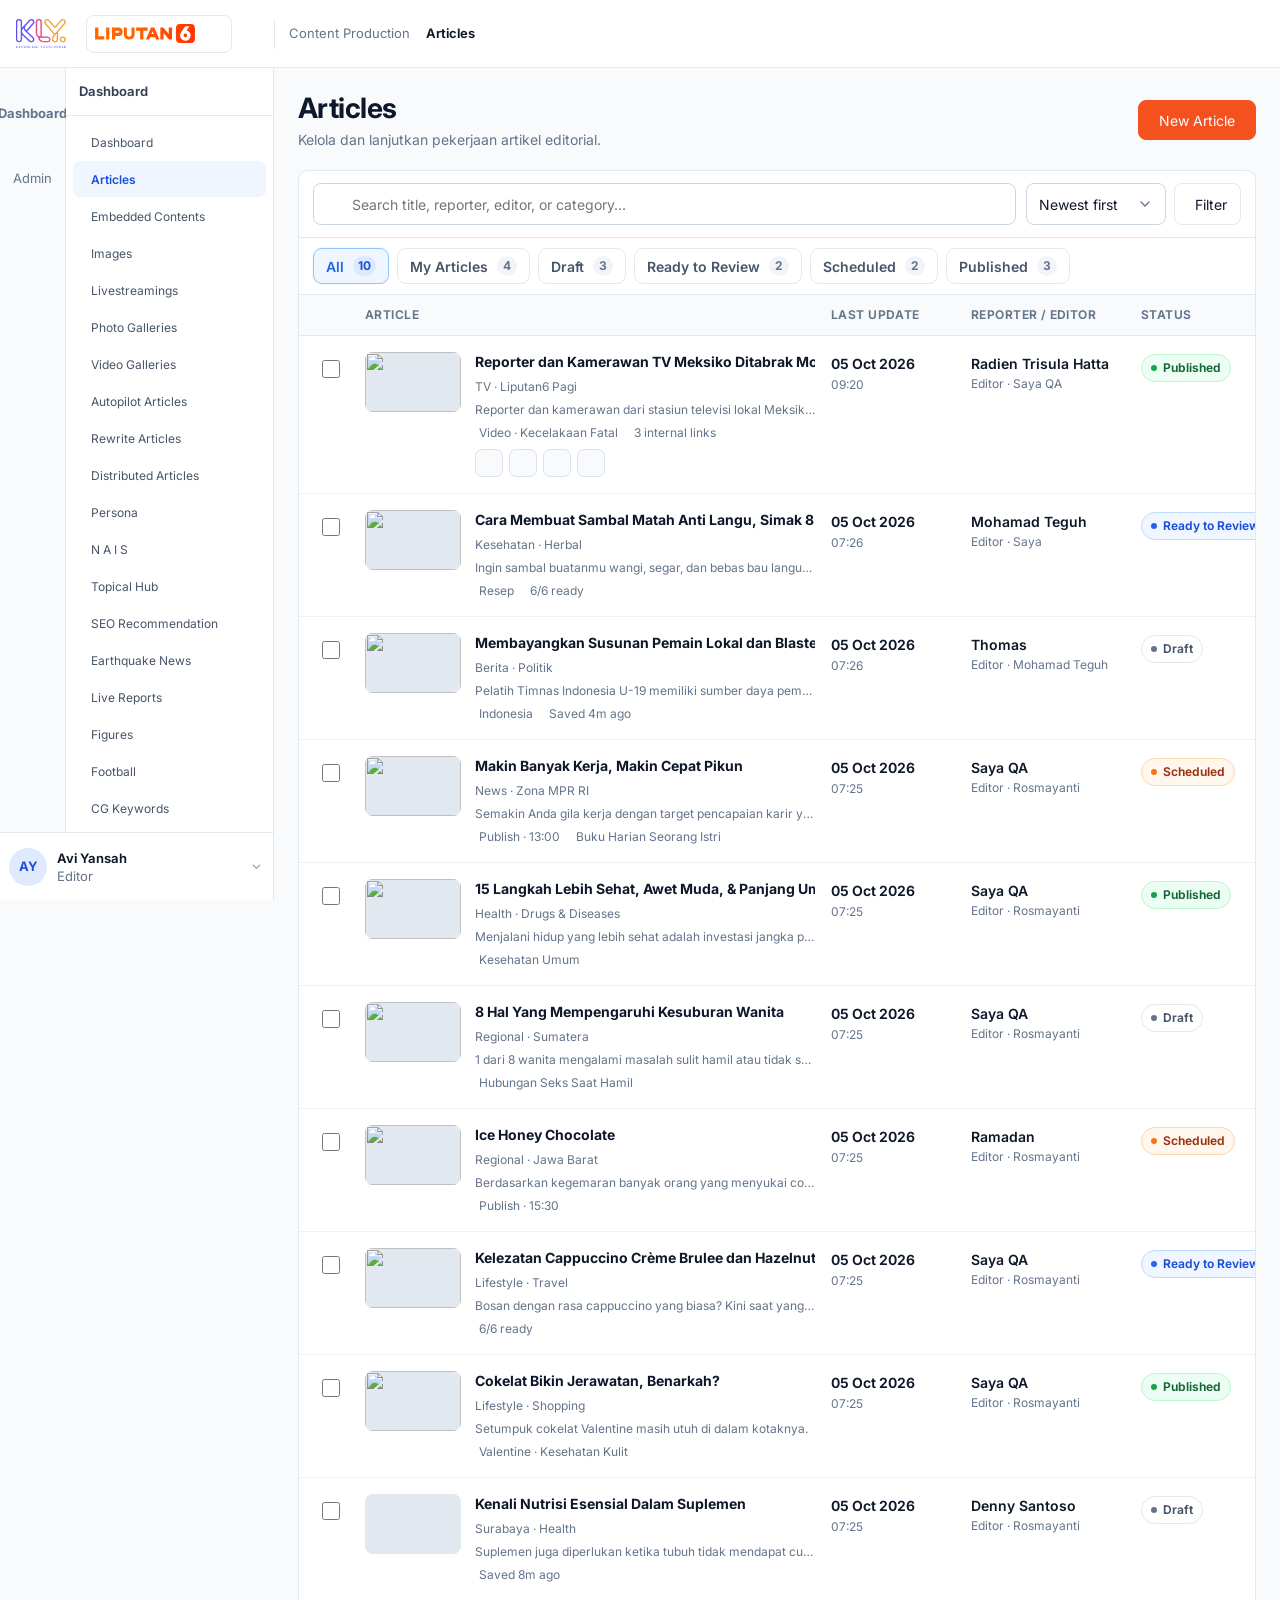
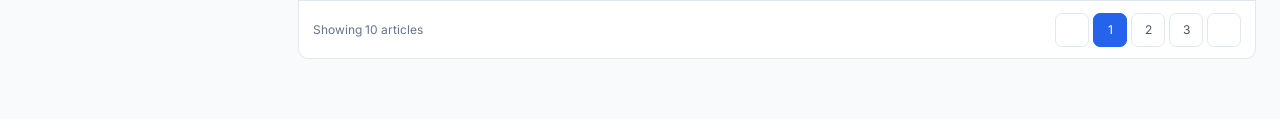
==== commit cd4d9679: "feat(articles): enable dummy Preview modal on eye icon and include responsive styles" ====
--- a/articles.html
+++ b/articles.html
@@ -1497,6 +1497,7 @@
 <link rel="stylesheet" href="styles/articles-shared-shell.css">
 <link rel="stylesheet" href="styles/articles-unified-sidebar.css">
 <link rel="stylesheet" href="styles/articles-tools-refinement.css">
+<link rel="stylesheet" href="styles/articles-preview-dummy.css">
 </head>
 <body class="nr-app articles-page">
 
@@ -2668,6 +2669,7 @@
 <script src="scripts/articles-shared-shell.js" defer></script>
 <script src="scripts/articles-unified-sidebar.js" defer></script>
 <script src="scripts/articles-tools-refinement.js" defer></script>
+<script src="scripts/articles-preview-dummy.js" defer></script>
 <script src="scripts/article-editorial-refinement.js"></script>
 <script src="scripts/newsroom-shell.js" defer></script>
 </body>
--- a/styles/articles-shared-shell.css
+++ b/styles/articles-shared-shell.css
@@ -1,48 +1,76 @@
-/* Article List uses the Editor's canonical 68px shared header and sidebar.
-   Only page-specific actions live here; identity, navigation and theme
-   remain owned by newsroom-global-navigation.css / newsroom-shell.css. */
-body.articles-page .nr-topbar .nr-header-page-actions {
-  position: relative;
-  flex: none;
-  display: flex;
-  align-items: center;
-  gap: 8px;
-  padding-right: 12px;
+/* Shared AppHeader/Nav are unmodified. New Article belongs to the page
+   heading. Tools heading and row actions use the same grid track. */
+body.articles-page .article-page-head {
+  display:flex!important;
+  align-items:center!important;
+  justify-content:space-between!important;
+  flex-wrap:wrap;
+  gap:16px;
 }
-body.articles-page .nr-topbar #newArticleBtn {
-  min-height: 38px;
-  white-space: nowrap;
+body.articles-page .article-page-head > div:first-child {min-width:0;flex:1 1 280px}
+body.articles-page .article-page-head .article-head-actions {
+  display:flex;align-items:center;justify-content:flex-end;
+  gap:8px;margin-left:auto;flex:0 0 auto;
 }
-body.articles-page .nr-topbar .article-new-popover {
-  right: 0;
-  top: calc(100% + 8px);
-  z-index: 120;
-  background: var(--nr-ui-panel, var(--nr-surface, #fff));
-  border-color: var(--nr-ui-card-border, var(--nr-border, #e2e8f0));
+body.articles-page .article-page-head #newArticleBtn {
+  min-height:40px;
+  display:inline-flex;align-items:center;justify-content:center;
+  gap:7px;white-space:nowrap;
 }
-html[data-theme="dark"] body.articles-page .nr-topbar .article-new-option {
-  background: var(--nr-ui-panel, var(--nr-surface));
-  color: var(--nr-ui-text, var(--nr-text));
+body.articles-page .article-page-head .article-new-popover {
+  z-index:170;right:0;top:calc(100% + 8px);
+  background:var(--nr-ui-panel,var(--nr-surface,#fff));
+  border-color:var(--nr-ui-card-border,var(--nr-border,#e2e8f0));
 }
-html[data-theme="dark"] body.articles-page .nr-topbar .article-new-option:hover {
-  background: var(--nr-ui-control, #303740);
+html[data-theme="dark"] body.articles-page .article-new-option {
+  background:var(--nr-ui-panel,var(--nr-surface,#22262c));
+  color:var(--nr-ui-text,var(--nr-text,#e8ebef));
 }
-body.articles-page .nr-topbar .article-new-menu:focus-within .article-new-popover {
-  isolation: isolate;
+html[data-theme="dark"] body.articles-page .article-new-option:hover {
+  background:var(--nr-ui-control,#303740);
 }
-@media (max-width: 760px) {
-  body.articles-page .nr-topbar .nr-header-page-actions { padding-right: 8px; }
-  body.articles-page .nr-topbar #newArticleBtn {
-    min-width: 40px;
-    justify-content: center;
-    padding: 0 10px;
+
+/* Tools is the last grid track. Center its label over the buttons to avoid
+   the off-axis right-edge appearance highlighted in the user screenshot. */
+@media (min-width:761px) {
+  body.articles-page .article-list-head > span:last-child {
+    text-align:center!important;justify-self:stretch;align-self:center;
   }
-  body.articles-page .nr-topbar #newArticleBtn > span { display: none; }
-}
-@media (max-width: 420px) {
-  body.articles-page .nr-topbar #newArticleBtn > svg:last-child { display: none; }
-  body.articles-page .nr-topbar #newArticleBtn { width: 40px; padding: 0; }
-  body.articles-page .nr-topbar .article-new-popover {
-    width: min(236px, calc(100vw - 24px));
+  body.articles-page .article-actions-cell {
+    justify-self:stretch!important;
+    justify-content:center!important;
+    align-items:flex-start!important;
+    width:100%!important;
+    gap:6px!important;
+  }
+  body.articles-page .article-actions-cell .article-more {
+    margin:0!important;justify-self:auto!important;flex:none;
   }
 }
+/* Desktop/mobile both keep the controls at consistent heights. */
+body.articles-page .article-actions-cell :is(.article-preview-btn,.article-action-menu-btn) {
+  height:36px!important;
+  align-self:flex-start!important;
+}
+@media (max-width:760px) {
+  body.articles-page .article-page-head {
+    flex-direction:row!important;align-items:center!important;
+  }
+  body.articles-page .article-page-head .article-head-actions {
+    width:auto!important;max-width:100%;margin-left:auto;
+  }
+  body.articles-page .article-head-actions .nr-btn {
+    flex:none!important;
+  }
+  body.articles-page .article-actions-cell {justify-content:flex-end!important}
+}
+@media (max-width:480px) {
+  body.articles-page .article-page-head > div:first-child {flex-basis:160px}
+  body.articles-page .article-page-head #newArticleBtn {
+    min-width:40px;min-height:38px;padding:0 10px;
+  }
+  body.articles-page .article-page-head #newArticleBtn span {display:none}
+  body.articles-page .article-page-head .article-new-popover {
+    width:min(236px,calc(100vw - 24px));
+  }
+}
--- a/styles/articles-preview-dummy.css
+++ b/styles/articles-preview-dummy.css
@@ -0,0 +1,104 @@
+/* Article List: read-only Preview dummy in shared Newsroom visual language */
+body.articles-page .nr-article-preview-overlay[hidden] {display:none!important}
+body.articles-page .nr-article-preview-overlay {
+  position:fixed;inset:0;z-index:600;
+  display:flex;align-items:center;justify-content:center;
+  padding:20px;background:rgba(15,23,42,.62);
+}
+body.articles-page .nr-article-preview-dialog {
+  width:min(900px,100%);max-height:min(92dvh,900px);
+  display:flex;flex-direction:column;overflow:hidden;
+  border:1px solid var(--nr-border,#e2e8f0);
+  border-radius:15px;background:var(--nr-surface,#fff);
+  box-shadow:0 24px 70px rgba(0,0,0,.22);
+}
+body.articles-page .nr-article-preview-topbar {
+  display:flex;align-items:center;gap:14px;
+  padding:14px 18px;border-bottom:1px solid var(--nr-border,#e2e8f0);
+}
+body.articles-page .nr-article-preview-heading {flex:1;min-width:0;display:flex;flex-direction:column;gap:3px}
+body.articles-page .nr-article-preview-heading strong {font-size:15px;line-height:20px;color:var(--nr-text,#0f172a)}
+body.articles-page .nr-article-preview-heading span {font-size:12px;color:var(--nr-muted,#64748b)}
+body.articles-page .nr-article-preview-modes {display:flex;gap:4px;padding:3px;border-radius:9px;background:var(--nr-hover,#f1f5f9)}
+body.articles-page .nr-article-preview-modes button {
+  display:flex;align-items:center;gap:6px;
+  padding:7px 10px;border:0;border-radius:7px;
+  background:transparent;color:var(--nr-muted,#64748b);
+  font:600 12px/18px inherit;cursor:pointer;
+}
+body.articles-page .nr-article-preview-modes button[aria-pressed="true"] {
+  color:var(--nr-blue,#1d4ed8);background:var(--nr-surface,#fff);
+  box-shadow:0 1px 4px rgba(15,23,42,.1);
+}
+body.articles-page .nr-article-preview-modes svg {width:15px;height:15px}
+body.articles-page .nr-article-preview-close {
+  width:34px;height:34px;flex:0 0 34px;display:grid;place-items:center;
+  border:1px solid var(--nr-border,#e2e8f0);border-radius:8px;
+  background:var(--nr-surface,#fff);color:var(--nr-text,#0f172a);cursor:pointer;
+}
+body.articles-page .nr-article-preview-close svg {width:17px;height:17px}
+body.articles-page .nr-article-preview-scroll {
+  flex:1;min-height:0;overflow-y:auto;padding:30px 18px 42px;
+  display:flex;justify-content:center;background:var(--nr-canvas,#f8fafc);
+}
+body.articles-page .nr-article-preview-canvas {
+  width:100%;max-width:720px;min-width:0;
+  padding:28px 34px;border-radius:10px;
+  border:1px solid var(--nr-border,#e2e8f0);
+  background:var(--nr-surface,#fff);
+  color:var(--nr-text,#0f172a);
+  box-shadow:0 6px 22px rgba(0,0,0,.05);
+  transition:max-width .14s ease;
+}
+body.articles-page .nr-article-preview-dialog[data-mode="mobile"] .nr-article-preview-canvas {
+  max-width:375px;padding:22px 18px;
+}
+body.articles-page .nr-article-preview-kicker {
+  color:var(--nr-muted,#64748b);font-size:12px;line-height:18px;
+}
+body.articles-page .nr-article-preview-title {
+  margin:12px 0 12px;font-size:clamp(23px,2.6vw,31px);line-height:1.23;
+  font-weight:750;letter-spacing:-.025em;overflow-wrap:anywhere;
+}
+body.articles-page .nr-article-preview-dialog[data-mode="mobile"] .nr-article-preview-title {font-size:23px}
+body.articles-page .nr-article-preview-byline {margin:0 0 20px;color:var(--nr-muted,#64748b);font-size:12px}
+body.articles-page .nr-article-preview-photo {
+  min-height:150px;display:grid;place-items:center;overflow:hidden;
+  border-radius:10px;background:var(--nr-hover,#f1f5f9);
+  color:var(--nr-muted,#64748b);font-size:13px;
+}
+body.articles-page .nr-article-preview-photo img {
+  display:block;width:100%;max-height:360px;object-fit:cover;
+}
+body.articles-page .nr-article-preview-summary {
+  margin:22px 0 12px;font-size:16px;line-height:1.7;
+  color:var(--nr-text,#0f172a);font-weight:600;
+}
+body.articles-page .nr-article-preview-fallback {
+  font-size:13px;line-height:1.6;color:var(--nr-muted,#64748b);
+}
+html[data-theme="dark"] body.articles-page .nr-article-preview-dialog,
+html[data-theme="dark"] body.articles-page .nr-article-preview-canvas,
+html[data-theme="dark"] body.articles-page .nr-article-preview-close {
+  background:var(--nr-sidebar-bg,#1c2025);color:var(--nr-text,#e8ebef);
+}
+html[data-theme="dark"] body.articles-page .nr-article-preview-heading strong,
+html[data-theme="dark"] body.articles-page .nr-article-preview-title,
+html[data-theme="dark"] body.articles-page .nr-article-preview-summary {
+  color:var(--nr-text,#e8ebef);
+}
+html[data-theme="dark"] body.articles-page .nr-article-preview-scroll {
+  background:var(--nr-canvas,#17191d);
+}
+@media(max-width:600px) {
+  body.articles-page .nr-article-preview-overlay {padding:0}
+  body.articles-page .nr-article-preview-dialog {height:100dvh;max-height:100dvh;border-radius:0}
+  body.articles-page .nr-article-preview-topbar {padding:12px;gap:8px}
+  body.articles-page .nr-article-preview-modes button {padding:7px}
+  body.articles-page .nr-article-preview-modes button span {display:none}
+  body.articles-page .nr-article-preview-scroll {padding:16px 10px 30px}
+  body.articles-page .nr-article-preview-canvas {padding:22px 18px}
+}
+@media(prefers-reduced-motion:reduce) {
+  body.articles-page .nr-article-preview-canvas {transition:none}
+}
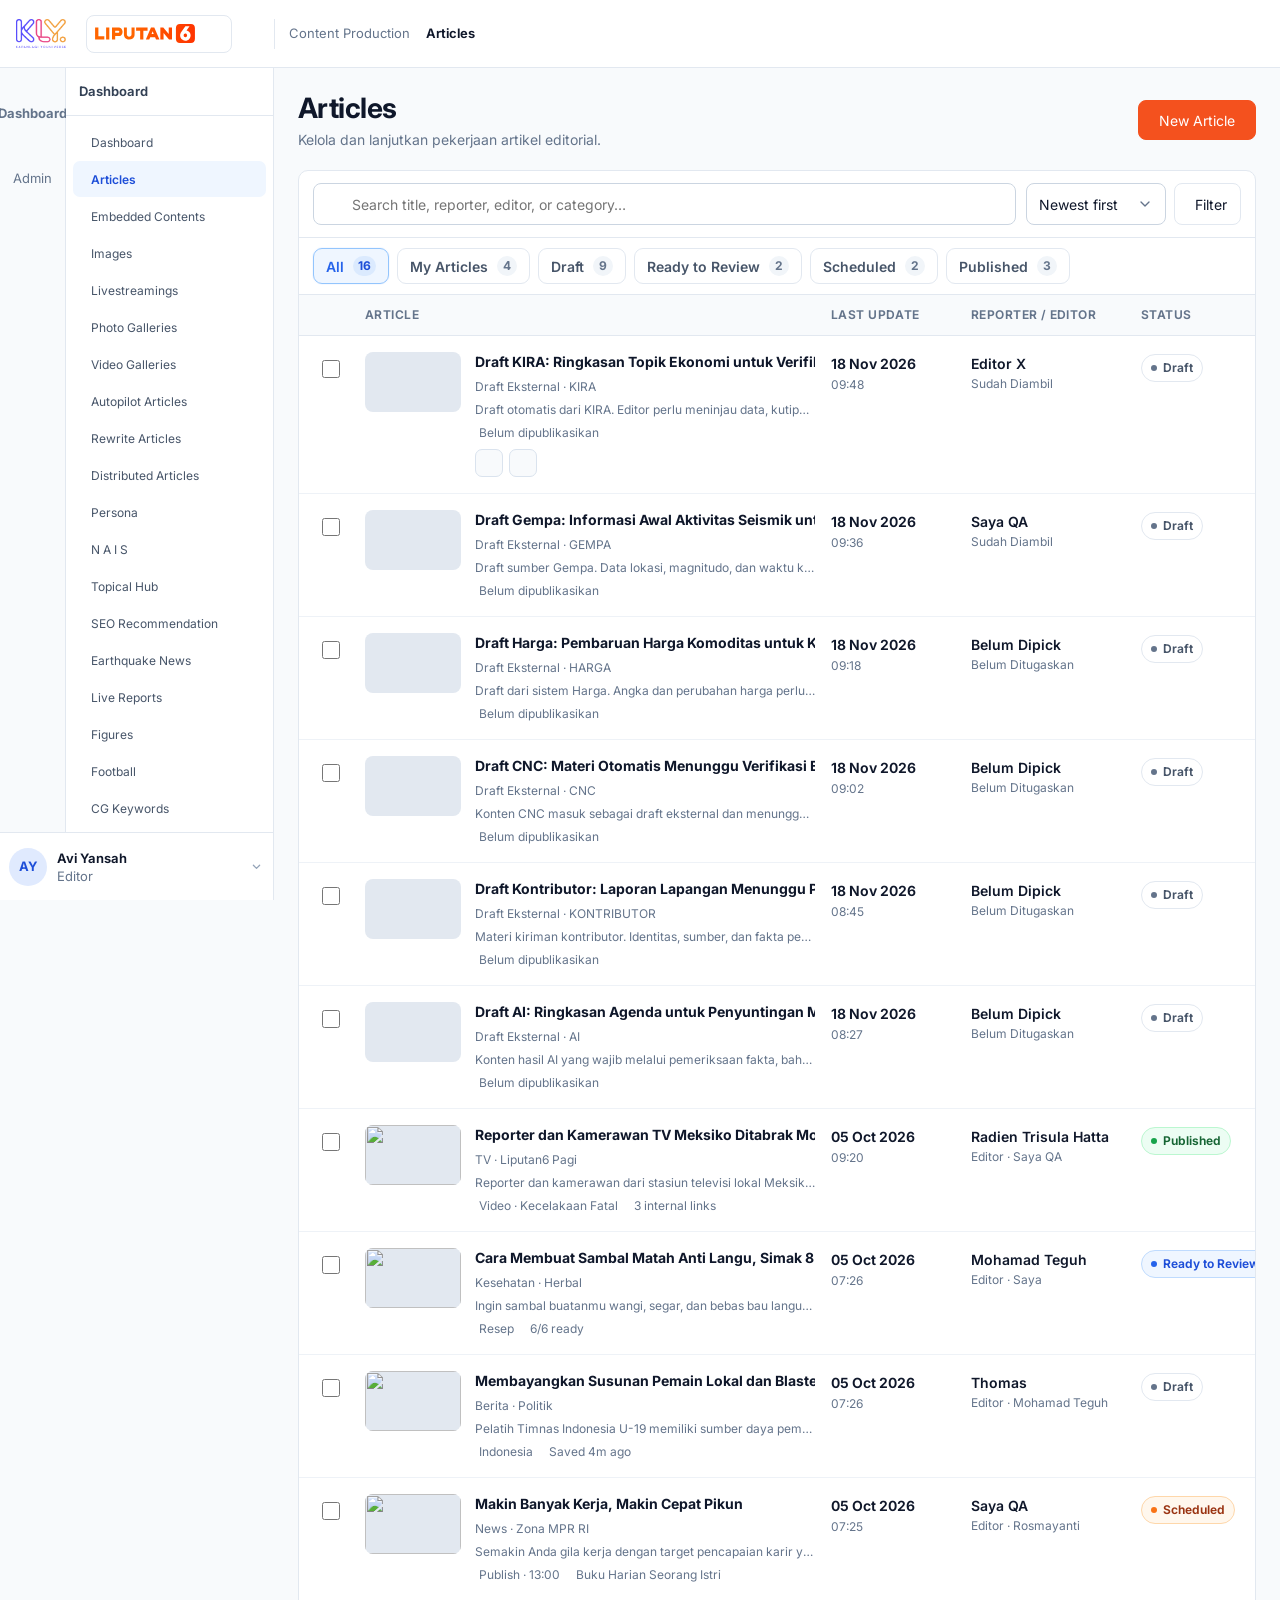
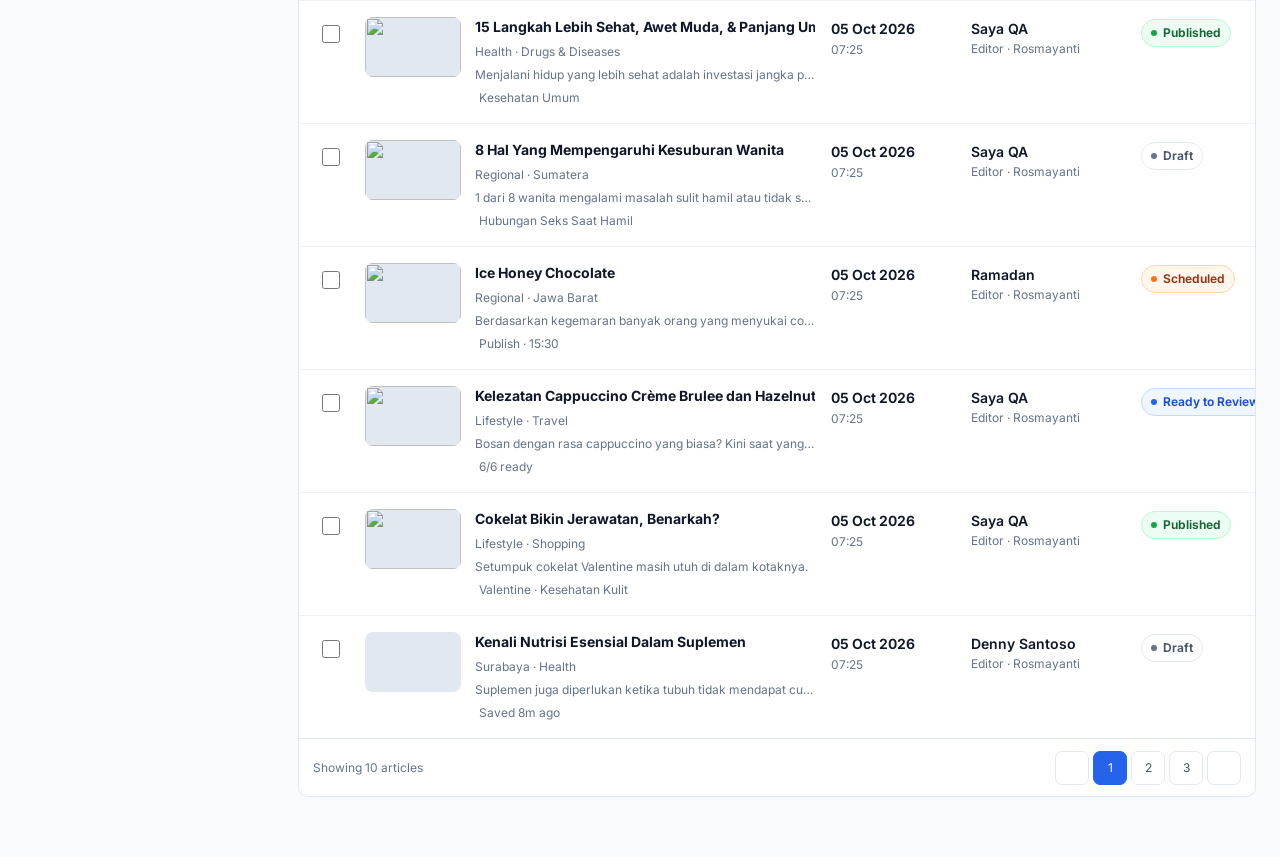
==== commit b514e880: "feat(articles): add six external draft samples and combined Source/Pick filters with accurate status" ====
--- a/articles.html
+++ b/articles.html
@@ -1557,6 +1557,15 @@
 
       <div class="article-filter-panel" id="filterPanel">
         <div class="article-filter-grid">
+          <div class="article-filter-field"><label for="sourceFilter">Sumber Artikel</label><select class="nr-select" id="sourceFilter">
+            <option value="">Semua Sumber</option><option value="manual">Manual</option><option value="external">Eksternal (Semua)</option>
+            <option value="kira">KIRA</option><option value="gempa">Gempa</option><option value="harga">Harga</option>
+            <option value="cnc">CNC</option><option value="kontributor">Kontributor</option><option value="ai">AI</option>
+          </select></div>
+          <div class="article-filter-field"><label for="pickFilter">Status Pick</label><select class="nr-select" id="pickFilter">
+            <option value="">Semua Status Pick</option><option value="available">Belum Dipick</option>
+            <option value="mine">Dipick Saya</option><option value="other">Dipick Editor Lain</option>
+          </select></div>
           <div class="article-filter-field"><label>Site</label><select class="nr-select" id="siteFilter"><option value="">All sites</option><option>Liputan6</option><option>Bola.com</option><option>Merdeka.com</option></select></div>
           <div class="article-filter-field"><label>Category</label><select class="nr-select" id="categoryFilter"><option value="">All categories</option><option>News</option><option>Sports</option><option>Health</option><option>Lifestyle</option><option>Regional</option></select></div>
           <div class="article-filter-field"><label>Ownership</label><select class="nr-select" id="ownerFilter"><option value="">All articles</option><option value="me">My articles</option><option value="team">Team articles</option></select></div>
@@ -1573,6 +1582,96 @@
       </div>
 
       <div class="article-list" id="articleList">
+        <article class="article-row nr-external-draft" data-status="draft" data-category="News" data-owner="team" data-site="Liputan6" data-source="kira" data-external-id="demo-kira-001" data-picked-by="Editor X" data-updated="2026-11-18T09:48:00" data-title="Draft KIRA: Ringkasan Topik Ekonomi untuk Verifikasi Redaksi">
+          <div class="article-main">
+            <div class="article-thumb nr-external-thumb"><i data-lucide="sparkles"></i></div>
+            <div class="article-copy">
+              <div class="article-kicker"><span>Draft Eksternal · KIRA</span><time>18 Nov 2026 · 09:48</time></div>
+              <h2 class="article-title"><a href="index.html">Draft KIRA: Ringkasan Topik Ekonomi untuk Verifikasi Redaksi</a></h2>
+              <p class="article-description">Draft otomatis dari KIRA. Editor perlu meninjau data, kutipan, dan konteks sebelum digunakan.</p>
+              <div class="article-meta"><span><i data-lucide="file-input"></i>Belum dipublikasikan</span></div>
+            </div>
+          </div>
+          <div class="article-status"><span class="article-status-pill draft">Draft</span></div>
+          <div class="article-owner"><strong>Editor X</strong><span>Sudah Diambil</span></div>
+          <div class="article-more"><button class="nr-btn article-more-btn" type="button" aria-label="Article actions"><i data-lucide="more-horizontal"></i></button><div class="article-row-menu"></div></div>
+        </article>
+
+        <article class="article-row nr-external-draft" data-status="draft" data-category="Regional" data-owner="team" data-site="Liputan6" data-source="gempa" data-external-id="demo-gempa-001" data-picked-by="Saya QA" data-updated="2026-11-18T09:36:00" data-title="Draft Gempa: Informasi Awal Aktivitas Seismik untuk Diperiksa">
+          <div class="article-main">
+            <div class="article-thumb nr-external-thumb"><i data-lucide="activity"></i></div>
+            <div class="article-copy">
+              <div class="article-kicker"><span>Draft Eksternal · GEMPA</span><time>18 Nov 2026 · 09:36</time></div>
+              <h2 class="article-title"><a href="index.html">Draft Gempa: Informasi Awal Aktivitas Seismik untuk Diperiksa</a></h2>
+              <p class="article-description">Draft sumber Gempa. Data lokasi, magnitudo, dan waktu kejadian belum diverifikasi redaksi.</p>
+              <div class="article-meta"><span><i data-lucide="file-input"></i>Belum dipublikasikan</span></div>
+            </div>
+          </div>
+          <div class="article-status"><span class="article-status-pill draft">Draft</span></div>
+          <div class="article-owner"><strong>Saya QA</strong><span>Sudah Diambil</span></div>
+          <div class="article-more"><button class="nr-btn article-more-btn" type="button" aria-label="Article actions"><i data-lucide="more-horizontal"></i></button><div class="article-row-menu"></div></div>
+        </article>
+
+        <article class="article-row nr-external-draft" data-status="draft" data-category="News" data-owner="team" data-site="Liputan6" data-source="harga" data-external-id="demo-harga-001" data-picked-by="" data-updated="2026-11-18T09:18:00" data-title="Draft Harga: Pembaruan Harga Komoditas untuk Kurasi Editor">
+          <div class="article-main">
+            <div class="article-thumb nr-external-thumb"><i data-lucide="trending-up"></i></div>
+            <div class="article-copy">
+              <div class="article-kicker"><span>Draft Eksternal · HARGA</span><time>18 Nov 2026 · 09:18</time></div>
+              <h2 class="article-title"><a href="index.html">Draft Harga: Pembaruan Harga Komoditas untuk Kurasi Editor</a></h2>
+              <p class="article-description">Draft dari sistem Harga. Angka dan perubahan harga perlu diverifikasi sebelum publikasi.</p>
+              <div class="article-meta"><span><i data-lucide="file-input"></i>Belum dipublikasikan</span></div>
+            </div>
+          </div>
+          <div class="article-status"><span class="article-status-pill draft">Draft</span></div>
+          <div class="article-owner"><strong>Belum Dipick</strong><span>Belum Ditugaskan</span></div>
+          <div class="article-more"><button class="nr-btn article-more-btn" type="button" aria-label="Article actions"><i data-lucide="more-horizontal"></i></button><div class="article-row-menu"></div></div>
+        </article>
+
+        <article class="article-row nr-external-draft" data-status="draft" data-category="News" data-owner="team" data-site="Liputan6" data-source="cnc" data-external-id="demo-cnc-001" data-picked-by="" data-updated="2026-11-18T09:02:00" data-title="Draft CNC: Materi Otomatis Menunggu Verifikasi Editor">
+          <div class="article-main">
+            <div class="article-thumb nr-external-thumb"><i data-lucide="file-input"></i></div>
+            <div class="article-copy">
+              <div class="article-kicker"><span>Draft Eksternal · CNC</span><time>18 Nov 2026 · 09:02</time></div>
+              <h2 class="article-title"><a href="index.html">Draft CNC: Materi Otomatis Menunggu Verifikasi Editor</a></h2>
+              <p class="article-description">Konten CNC masuk sebagai draft eksternal dan menunggu penanggung jawab editorial.</p>
+              <div class="article-meta"><span><i data-lucide="file-input"></i>Belum dipublikasikan</span></div>
+            </div>
+          </div>
+          <div class="article-status"><span class="article-status-pill draft">Draft</span></div>
+          <div class="article-owner"><strong>Belum Dipick</strong><span>Belum Ditugaskan</span></div>
+          <div class="article-more"><button class="nr-btn article-more-btn" type="button" aria-label="Article actions"><i data-lucide="more-horizontal"></i></button><div class="article-row-menu"></div></div>
+        </article>
+
+        <article class="article-row nr-external-draft" data-status="draft" data-category="Regional" data-owner="team" data-site="Liputan6" data-source="kontributor" data-external-id="demo-kontributor-001" data-picked-by="" data-updated="2026-11-18T08:45:00" data-title="Draft Kontributor: Laporan Lapangan Menunggu Pemeriksaan">
+          <div class="article-main">
+            <div class="article-thumb nr-external-thumb"><i data-lucide="users"></i></div>
+            <div class="article-copy">
+              <div class="article-kicker"><span>Draft Eksternal · KONTRIBUTOR</span><time>18 Nov 2026 · 08:45</time></div>
+              <h2 class="article-title"><a href="index.html">Draft Kontributor: Laporan Lapangan Menunggu Pemeriksaan</a></h2>
+              <p class="article-description">Materi kiriman kontributor. Identitas, sumber, dan fakta perlu diperiksa redaksi.</p>
+              <div class="article-meta"><span><i data-lucide="file-input"></i>Belum dipublikasikan</span></div>
+            </div>
+          </div>
+          <div class="article-status"><span class="article-status-pill draft">Draft</span></div>
+          <div class="article-owner"><strong>Belum Dipick</strong><span>Belum Ditugaskan</span></div>
+          <div class="article-more"><button class="nr-btn article-more-btn" type="button" aria-label="Article actions"><i data-lucide="more-horizontal"></i></button><div class="article-row-menu"></div></div>
+        </article>
+
+        <article class="article-row nr-external-draft" data-status="draft" data-category="News" data-owner="team" data-site="Liputan6" data-source="ai" data-external-id="demo-ai-001" data-picked-by="" data-updated="2026-11-18T08:27:00" data-title="Draft AI: Ringkasan Agenda untuk Penyuntingan Manusia">
+          <div class="article-main">
+            <div class="article-thumb nr-external-thumb"><i data-lucide="bot"></i></div>
+            <div class="article-copy">
+              <div class="article-kicker"><span>Draft Eksternal · AI</span><time>18 Nov 2026 · 08:27</time></div>
+              <h2 class="article-title"><a href="index.html">Draft AI: Ringkasan Agenda untuk Penyuntingan Manusia</a></h2>
+              <p class="article-description">Konten hasil AI yang wajib melalui pemeriksaan fakta, bahasa, dan kelayakan tayang.</p>
+              <div class="article-meta"><span><i data-lucide="file-input"></i>Belum dipublikasikan</span></div>
+            </div>
+          </div>
+          <div class="article-status"><span class="article-status-pill draft">Draft</span></div>
+          <div class="article-owner"><strong>Belum Dipick</strong><span>Belum Ditugaskan</span></div>
+          <div class="article-more"><button class="nr-btn article-more-btn" type="button" aria-label="Article actions"><i data-lucide="more-horizontal"></i></button><div class="article-row-menu"></div></div>
+        </article>
+
         <article class="article-row" data-status="published" data-category="News" data-owner="team" data-site="Liputan6" data-updated="2026-10-05T09:20:00" data-title="Reporter dan Kamerawan TV Meksiko Ditabrak Mobil saat Sedang Siaran Langsung">
           <div class="article-main">
             <div class="article-thumb"><img src="https://images.unsplash.com/photo-1495020689067-958852a7765e?auto=format&fit=crop&w=320&q=70" alt=""></div>
@@ -2109,10 +2208,20 @@
     const site=document.getElementById('siteFilter').value;
     const category=document.getElementById('categoryFilter').value;
     const owner=document.getElementById('ownerFilter').value;
+    const source=document.getElementById('sourceFilter')?.value||'';
+    const pick=document.getElementById('pickFilter')?.value||'';
+    const isMine=value=>value==='Saya QA';
     let shown=0;
     rows.forEach(row=>{
       const hay=(row.dataset.title+' '+row.textContent).toLowerCase();
-      const ok=(!q||hay.includes(q))&&(activeStatus==='all'||row.dataset.status===activeStatus)&&(!site||row.dataset.site===site)&&(!category||row.dataset.category===category)&&(!owner||row.dataset.owner===owner);
+      const origin=row.dataset.source||'manual';
+      const picked=row.dataset.pickedBy||'';
+      const sourceMatch=!source||(source==='external'?origin!=='manual':origin===source);
+      const pickMatch=!pick||(origin!=='manual'&&row.dataset.status==='draft'&&
+        (pick==='available'?!picked:pick==='mine'?isMine(picked):!!picked&&!isMine(picked)));
+      const ok=(!q||hay.includes(q))&&(activeStatus==='all'||row.dataset.status===activeStatus)&&
+        (!site||row.dataset.site===site)&&(!category||row.dataset.category===category)&&
+        (!owner||row.dataset.owner===owner)&&sourceMatch&&pickMatch;
       row.hidden=!ok;if(ok)shown++;
     });
     empty.classList.toggle('show',shown===0);
@@ -2123,12 +2232,12 @@
     document.querySelectorAll('.article-tab').forEach(x=>x.classList.remove('active'));tab.classList.add('active');activeStatus=tab.dataset.status;apply();
   }));
   document.getElementById('applyFilters')?.addEventListener('click',()=>{
-    const ids=['siteFilter','categoryFilter','ownerFilter','dateFilter'];
+    const ids=['sourceFilter','pickFilter','siteFilter','categoryFilter','ownerFilter','dateFilter'];
     const count=ids.filter(id=>document.getElementById(id).value).length;
     filterCount.hidden=count===0;filterCount.textContent=count;apply();filterPanel.classList.remove('open');filterBtn.classList.toggle('active',count>0);filterBtn.setAttribute('aria-expanded','false');
   });
   document.getElementById('resetFilters')?.addEventListener('click',()=>{
-    ['siteFilter','categoryFilter','ownerFilter','dateFilter'].forEach(id=>document.getElementById(id).value='');
+    ['sourceFilter','pickFilter','siteFilter','categoryFilter','ownerFilter','dateFilter'].forEach(id=>document.getElementById(id).value='');
     filterCount.hidden=true;filterBtn.classList.remove('active');apply();
   });
 
@@ -2250,6 +2359,15 @@
     btn.classList.toggle('is-active');
   }));
 
+  // Keep status badges accurate when new external draft samples are present.
+  document.querySelectorAll('.article-tab[data-status]').forEach(tab=>{
+    const key=tab.dataset.status;
+    const value=key==='all'?rows.length:key==='mine'?
+      rows.filter(row=>row.dataset.owner==='me').length:
+      rows.filter(row=>row.dataset.status===key).length;
+    const count=tab.querySelector('.article-tab-count');
+    if(count)count.textContent=String(value);
+  });
   lucide.createIcons();apply();
 })();
 </script>
--- a/styles/articles-preview-dummy.css
+++ b/styles/articles-preview-dummy.css
@@ -24,7 +24,7 @@
   display:flex;align-items:center;gap:6px;
   padding:7px 10px;border:0;border-radius:7px;
   background:transparent;color:var(--nr-muted,#64748b);
-  font:600 12px/18px inherit;cursor:pointer;
+  font-family:inherit;font-size:12px;font-weight:600;line-height:18px;cursor:pointer;
 }
 body.articles-page .nr-article-preview-modes button[aria-pressed="true"] {
   color:var(--nr-blue,#1d4ed8);background:var(--nr-surface,#fff);
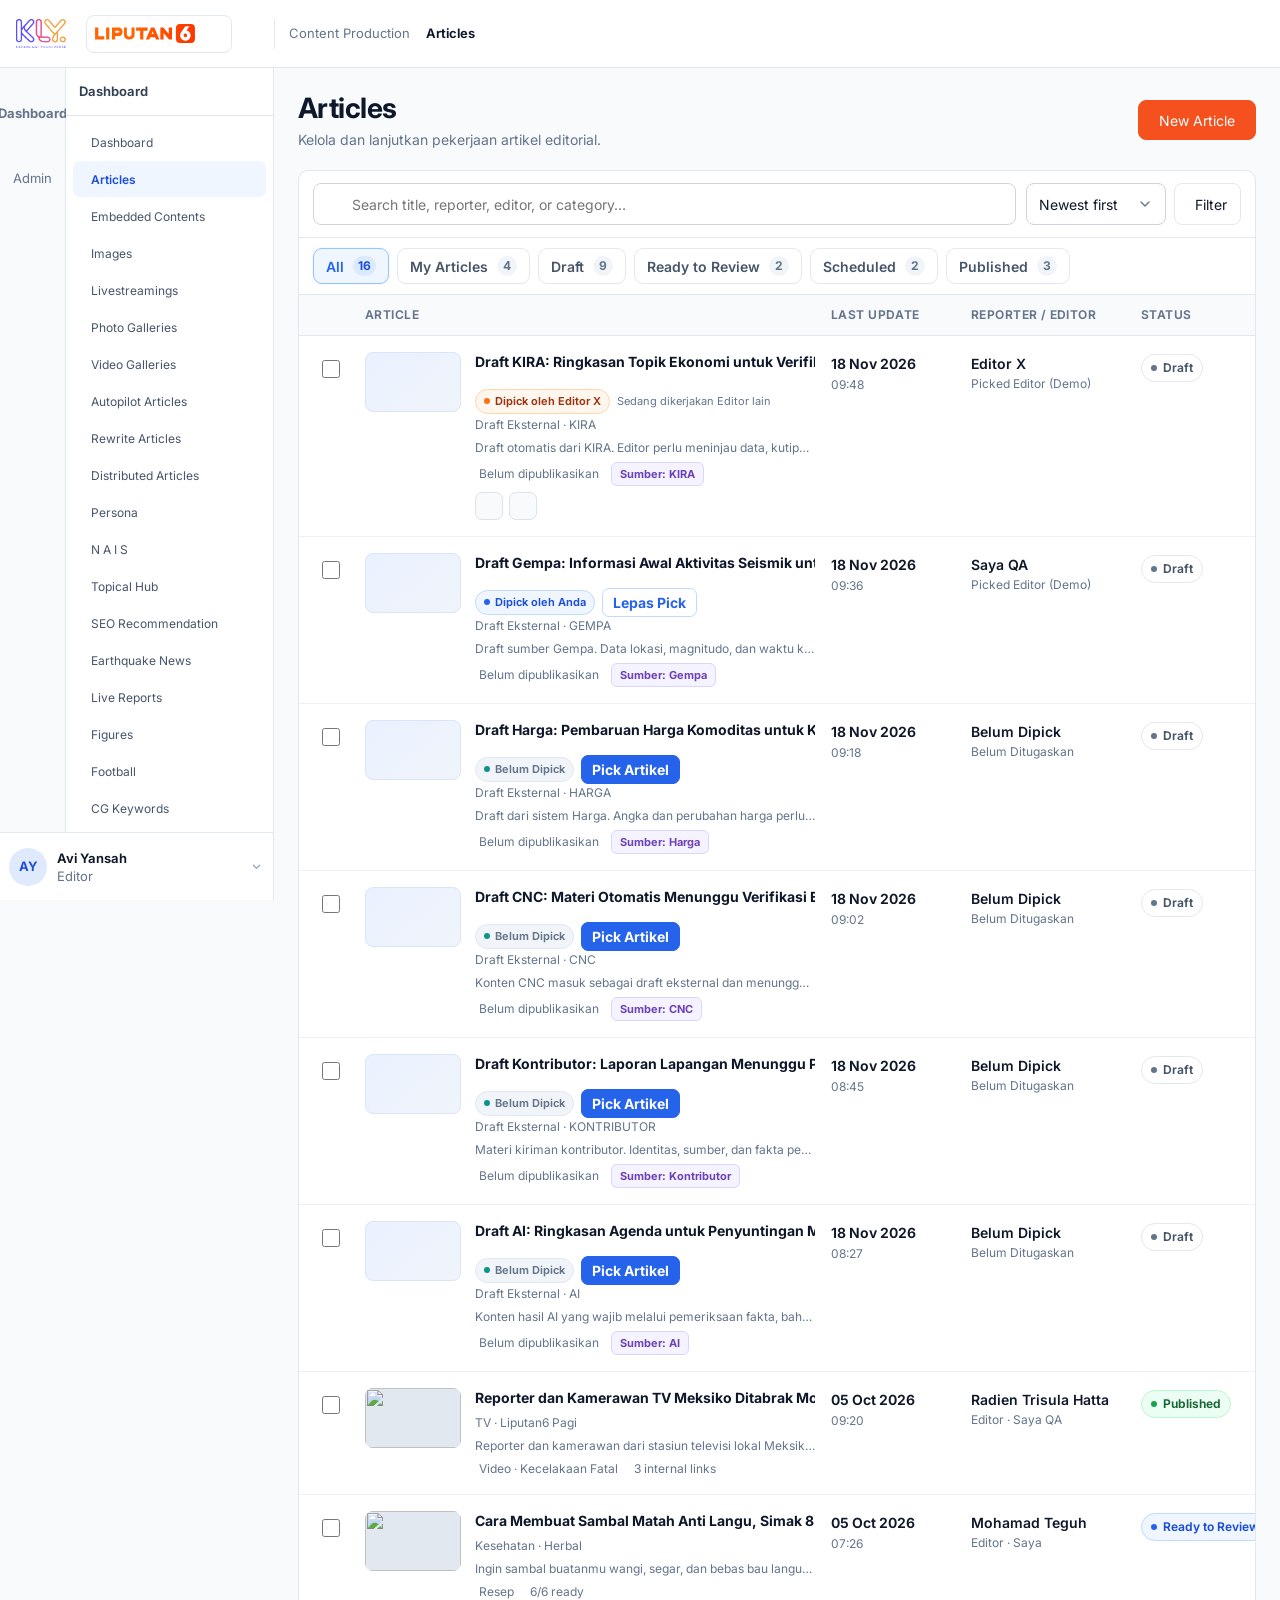
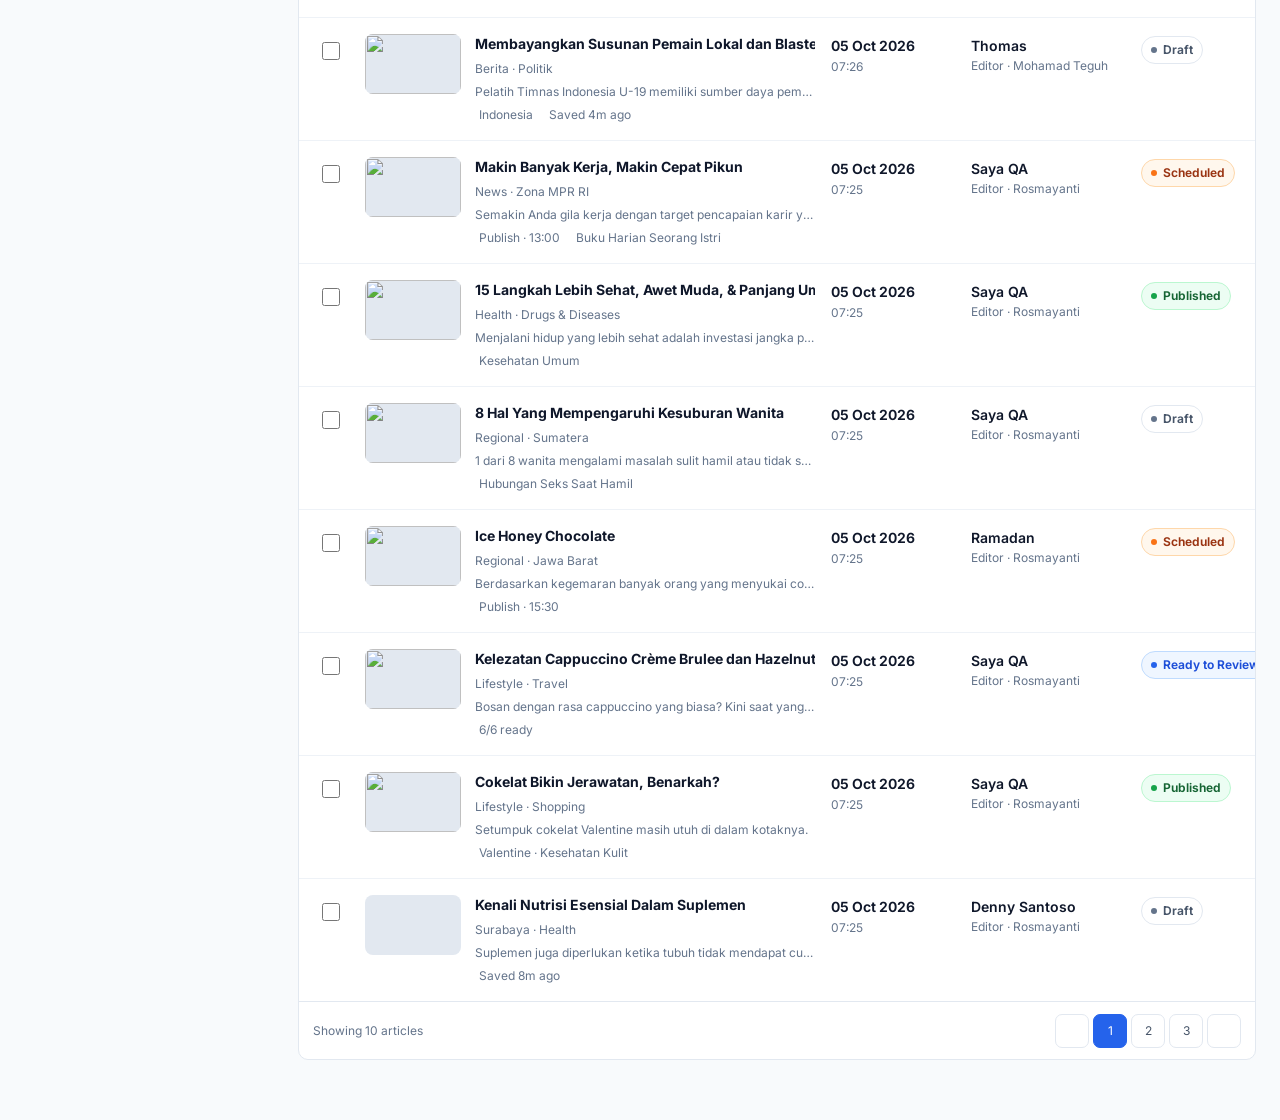
==== commit 98dbfbfd: "feat(articles): enable Source/Pick UI and align initial picked record with My Articles ownership" ====
--- a/articles.html
+++ b/articles.html
@@ -1498,6 +1498,7 @@
 <link rel="stylesheet" href="styles/articles-unified-sidebar.css">
 <link rel="stylesheet" href="styles/articles-tools-refinement.css">
 <link rel="stylesheet" href="styles/articles-preview-dummy.css">
+<link rel="stylesheet" href="styles/articles-external-pick.css">
 </head>
 <body class="nr-app articles-page">
 
@@ -1597,7 +1598,7 @@
           <div class="article-more"><button class="nr-btn article-more-btn" type="button" aria-label="Article actions"><i data-lucide="more-horizontal"></i></button><div class="article-row-menu"></div></div>
         </article>
 
-        <article class="article-row nr-external-draft" data-status="draft" data-category="Regional" data-owner="team" data-site="Liputan6" data-source="gempa" data-external-id="demo-gempa-001" data-picked-by="Saya QA" data-updated="2026-11-18T09:36:00" data-title="Draft Gempa: Informasi Awal Aktivitas Seismik untuk Diperiksa">
+        <article class="article-row nr-external-draft" data-status="draft" data-category="Regional" data-owner="me" data-site="Liputan6" data-source="gempa" data-external-id="demo-gempa-001" data-picked-by="Saya QA" data-updated="2026-11-18T09:36:00" data-title="Draft Gempa: Informasi Awal Aktivitas Seismik untuk Diperiksa">
           <div class="article-main">
             <div class="article-thumb nr-external-thumb"><i data-lucide="activity"></i></div>
             <div class="article-copy">
@@ -2788,6 +2789,7 @@
 <script src="scripts/articles-unified-sidebar.js" defer></script>
 <script src="scripts/articles-tools-refinement.js" defer></script>
 <script src="scripts/articles-preview-dummy.js" defer></script>
+<script src="scripts/articles-external-pick.js" defer></script>
 <script src="scripts/article-editorial-refinement.js"></script>
 <script src="scripts/newsroom-shell.js" defer></script>
 </body>
--- a/styles/articles-external-pick.css
+++ b/styles/articles-external-pick.css
@@ -0,0 +1,103 @@
+/* Source and Pick Article — Article List demo UI, scoped by source data.
+   Reuse existing row/grid; do not add a new fixed table column. */
+body.articles-page .nr-external-draft {
+  --nr-pick-brand:var(--nr-blue,#2563eb);
+}
+body.articles-page .nr-external-thumb {
+  display:flex;align-items:center;justify-content:center;
+  background:linear-gradient(140deg,#eaf1ff,#f0f4fa);
+  border:1px solid #d9e5f8;color:#3b67a9;
+}
+body.articles-page .nr-external-thumb svg {
+  width:25px;height:25px;
+}
+body.articles-page .article-row[data-source] .article-description {
+  max-width:100%;white-space:nowrap;overflow:hidden;text-overflow:ellipsis;
+}
+body.articles-page .article-meta .nr-external-source {
+  display:inline-flex;align-items:center;
+  padding:3px 8px;border:1px solid #d9d5fc;
+  border-radius:6px;background:#f5f3ff;color:#6d42b5;
+  font-size:11px;font-weight:700;line-height:16px;
+  white-space:nowrap;
+}
+body.articles-page .nr-external-pick {
+  display:flex;align-items:center;flex-wrap:wrap;
+  gap:7px;margin-top:8px;min-height:30px;
+}
+body.articles-page .nr-pick-status {
+  display:inline-flex;align-items:center;gap:5px;
+  min-height:25px;padding:4px 8px;border-radius:999px;
+  font-size:11px;line-height:15px;font-weight:650;
+  border:1px solid var(--nr-border,#e2e8f0);
+  background:var(--nr-hover,#f8fafc);color:var(--nr-muted,#64748b);
+}
+body.articles-page .nr-pick-status:before {
+  content:"";width:6px;height:6px;border-radius:50%;flex:none;background:#94a3b8;
+}
+body.articles-page .nr-pick-status.is-available:before {background:#0d9488}
+body.articles-page .nr-pick-status.is-mine {
+  border-color:#bfdbfe;background:#eff6ff;color:#1d4ed8;
+}
+body.articles-page .nr-pick-status.is-mine:before {background:#2563eb}
+body.articles-page .nr-pick-status.is-locked {
+  border-color:#fed7aa;background:#fff7ed;color:#9a3412;
+}
+body.articles-page .nr-pick-status.is-locked:before {background:#f97316}
+body.articles-page .nr-pick-button {
+  display:inline-flex;align-items:center;justify-content:center;
+  min-height:29px;padding:5px 10px;border-radius:7px;
+  border:1px solid var(--nr-pick-brand,#2563eb);
+  background:var(--nr-pick-brand,#2563eb);color:#fff;
+  font-family:inherit;font-size:11px;line-height:17px;font-weight:700;
+  white-space:nowrap;cursor:pointer;
+}
+body.articles-page .nr-pick-button:hover {filter:brightness(.94)}
+body.articles-page .nr-pick-button.is-release {
+  color:var(--nr-pick-brand,#2563eb);background:transparent;
+  border-color:#bfdbfe;
+}
+body.articles-page .nr-pick-button:focus-visible {
+  outline:2px solid var(--nr-pick-brand,#2563eb);outline-offset:2px;
+}
+body.articles-page .nr-pick-locked-note {
+  font-size:11px;line-height:17px;color:var(--nr-muted,#64748b);
+}
+body.articles-page .article-row[data-source] .article-more-btn:disabled,
+body.articles-page .article-row[data-source] .article-action-menu-btn:disabled {
+  cursor:not-allowed!important;opacity:.42!important;pointer-events:none!important;
+}
+body.articles-page .article-row[data-source] .article-actions-cell .article-preview-btn {
+  pointer-events:auto!important;opacity:1!important;
+}
+body.articles-page .article-row[data-source] .article-copy {
+  min-width:0;
+}
+body.articles-page .article-filter-grid {
+  align-items:end;
+}
+@media(max-width:760px) {
+  body.articles-page .nr-external-pick {gap:6px}
+  body.articles-page .nr-pick-locked-note {width:100%}
+  body.articles-page .article-row[data-source] .article-description {
+    display:block!important;
+  }
+}
+html[data-theme="dark"] body.articles-page .nr-external-thumb {
+  background:linear-gradient(140deg,#29354b,#252a34);border-color:#3b4d67;color:#a4c6ff;
+}
+html[data-theme="dark"] body.articles-page .nr-external-source {
+  background:#362947;border-color:#614c82;color:#e1d1ff;
+}
+html[data-theme="dark"] body.articles-page .nr-pick-status.is-available {
+  background:#253633;border-color:#376156;color:#a0ead5;
+}
+html[data-theme="dark"] body.articles-page .nr-pick-status.is-mine {
+  background:#263952;border-color:#45628b;color:#a9ccff;
+}
+html[data-theme="dark"] body.articles-page .nr-pick-status.is-locked {
+  background:#422e25;border-color:#805039;color:#ffcf9d;
+}
+html[data-theme="dark"] body.articles-page .nr-pick-button.is-release {
+  background:transparent;border-color:#45628b;color:#b1d0ff;
+}
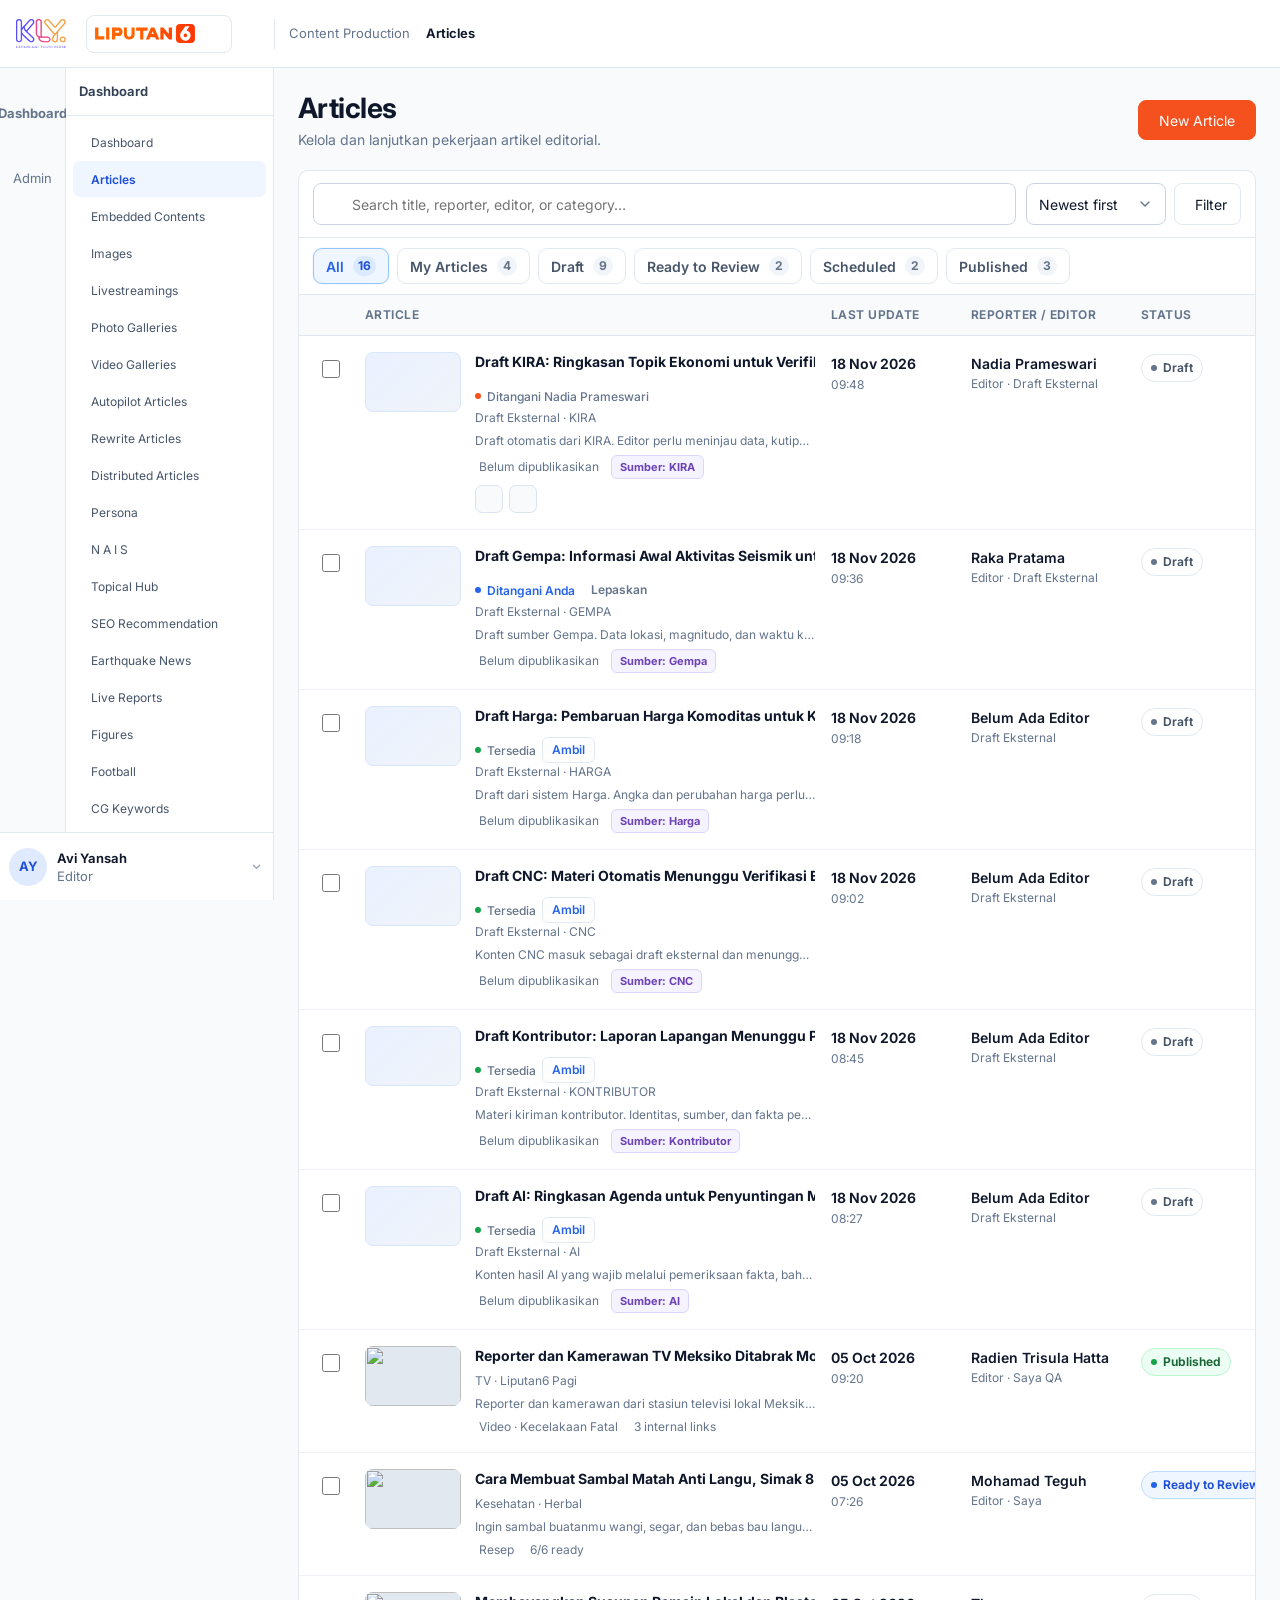
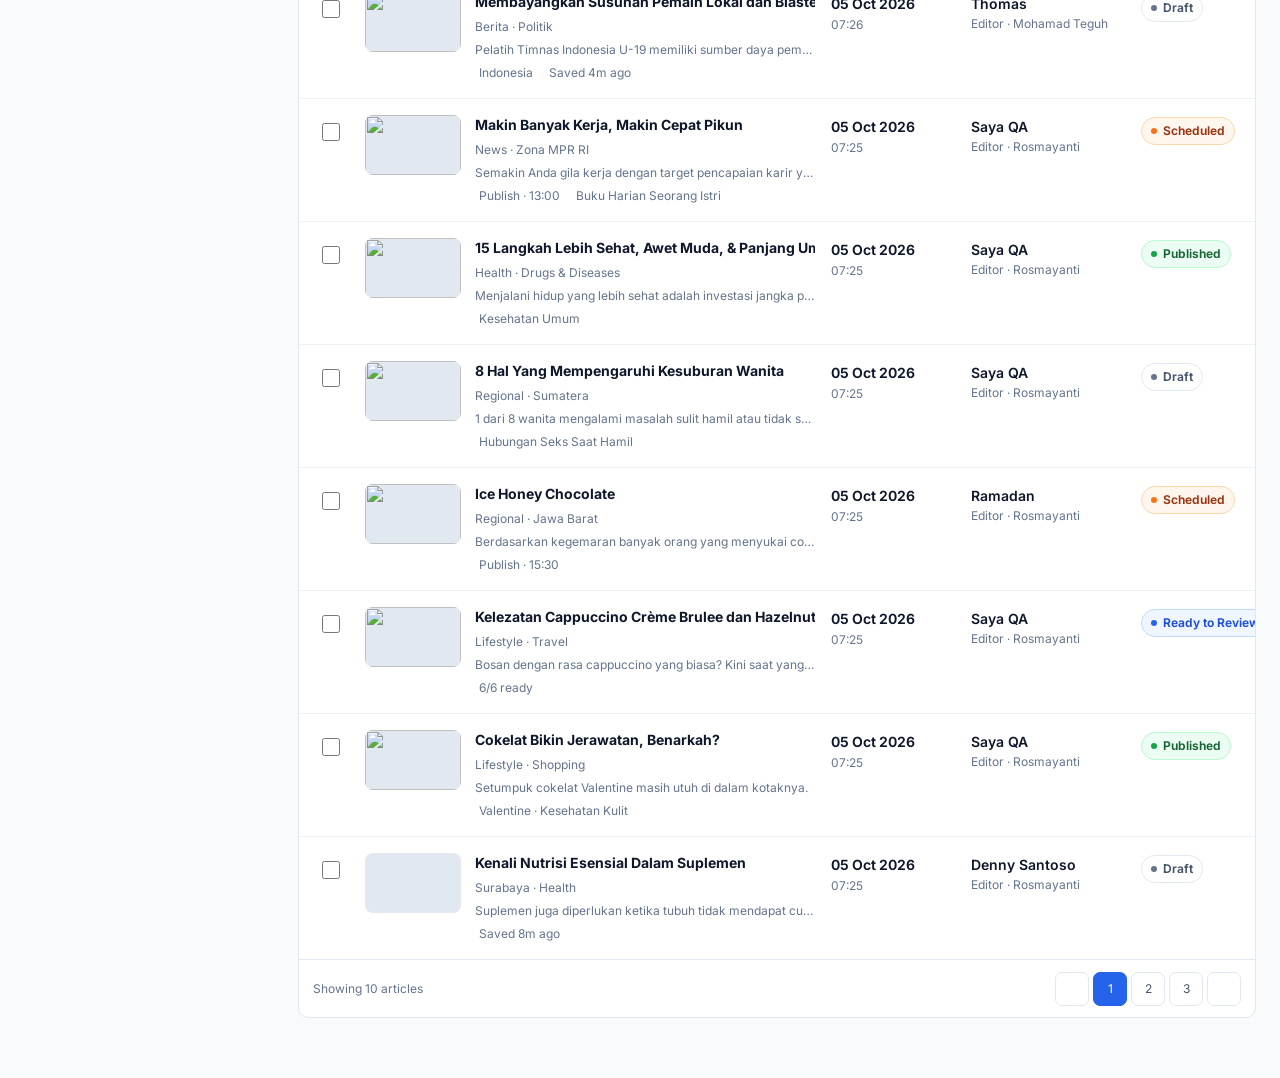
==== commit ddeab8b2: "chore(articles): replace placeholder Editor X and QA identity with realistic fictional editor names" ====
--- a/articles.html
+++ b/articles.html
@@ -1583,7 +1583,7 @@
       </div>
 
       <div class="article-list" id="articleList">
-        <article class="article-row nr-external-draft" data-status="draft" data-category="News" data-owner="team" data-site="Liputan6" data-source="kira" data-external-id="demo-kira-001" data-picked-by="Editor X" data-updated="2026-11-18T09:48:00" data-title="Draft KIRA: Ringkasan Topik Ekonomi untuk Verifikasi Redaksi">
+        <article class="article-row nr-external-draft" data-status="draft" data-category="News" data-owner="team" data-site="Liputan6" data-source="kira" data-external-id="demo-kira-001" data-picked-by="Nadia Prameswari" data-updated="2026-11-18T09:48:00" data-title="Draft KIRA: Ringkasan Topik Ekonomi untuk Verifikasi Redaksi">
           <div class="article-main">
             <div class="article-thumb nr-external-thumb"><i data-lucide="sparkles"></i></div>
             <div class="article-copy">
@@ -1594,11 +1594,11 @@
             </div>
           </div>
           <div class="article-status"><span class="article-status-pill draft">Draft</span></div>
-          <div class="article-owner"><strong>Editor X</strong><span>Sudah Diambil</span></div>
+          <div class="article-owner"><strong>Nadia Prameswari</strong><span>Sudah Diambil</span></div>
           <div class="article-more"><button class="nr-btn article-more-btn" type="button" aria-label="Article actions"><i data-lucide="more-horizontal"></i></button><div class="article-row-menu"></div></div>
         </article>
 
-        <article class="article-row nr-external-draft" data-status="draft" data-category="Regional" data-owner="me" data-site="Liputan6" data-source="gempa" data-external-id="demo-gempa-001" data-picked-by="Saya QA" data-updated="2026-11-18T09:36:00" data-title="Draft Gempa: Informasi Awal Aktivitas Seismik untuk Diperiksa">
+        <article class="article-row nr-external-draft" data-status="draft" data-category="Regional" data-owner="me" data-site="Liputan6" data-source="gempa" data-external-id="demo-gempa-001" data-picked-by="Raka Pratama" data-updated="2026-11-18T09:36:00" data-title="Draft Gempa: Informasi Awal Aktivitas Seismik untuk Diperiksa">
           <div class="article-main">
             <div class="article-thumb nr-external-thumb"><i data-lucide="activity"></i></div>
             <div class="article-copy">
@@ -1609,7 +1609,7 @@
             </div>
           </div>
           <div class="article-status"><span class="article-status-pill draft">Draft</span></div>
-          <div class="article-owner"><strong>Saya QA</strong><span>Sudah Diambil</span></div>
+          <div class="article-owner"><strong>Raka Pratama</strong><span>Sudah Diambil</span></div>
           <div class="article-more"><button class="nr-btn article-more-btn" type="button" aria-label="Article actions"><i data-lucide="more-horizontal"></i></button><div class="article-row-menu"></div></div>
         </article>
 
@@ -2211,7 +2211,7 @@
     const owner=document.getElementById('ownerFilter').value;
     const source=document.getElementById('sourceFilter')?.value||'';
     const pick=document.getElementById('pickFilter')?.value||'';
-    const isMine=value=>value==='Saya QA';
+    const isMine=value=>value==='Raka Pratama';
     let shown=0;
     rows.forEach(row=>{
       const hay=(row.dataset.title+' '+row.textContent).toLowerCase();
--- a/styles/articles-external-pick.css
+++ b/styles/articles-external-pick.css
@@ -1,5 +1,8 @@
 /* Source and Pick Article — Article List demo UI, scoped by source data.
    Reuse existing row/grid; do not add a new fixed table column. */
+/* Existing legacy Article List uses display:grid!important, so the hidden
+   attribute needs an equally strong rule for combined source/status filtering. */
+body.articles-page .article-row[hidden] {display:none!important}
 body.articles-page .nr-external-draft {
   --nr-pick-brand:var(--nr-blue,#2563eb);
 }
@@ -21,47 +24,60 @@
   font-size:11px;font-weight:700;line-height:16px;
   white-space:nowrap;
 }
+/* One concise assignment line; reuse DS text, border, radius and button styles. */
 body.articles-page .nr-external-pick {
   display:flex;align-items:center;flex-wrap:wrap;
-  gap:7px;margin-top:8px;min-height:30px;
+  gap:6px;margin-top:5px;min-height:26px;
 }
 body.articles-page .nr-pick-status {
-  display:inline-flex;align-items:center;gap:5px;
-  min-height:25px;padding:4px 8px;border-radius:999px;
-  font-size:11px;line-height:15px;font-weight:650;
-  border:1px solid var(--nr-border,#e2e8f0);
-  background:var(--nr-hover,#f8fafc);color:var(--nr-muted,#64748b);
+  display:inline-flex;align-items:center;gap:6px;
+  min-height:24px;padding:0;
+  font-size:12px;line-height:17px;font-weight:500;
+  color:var(--nr-muted,#64748b);
 }
-body.articles-page .nr-pick-status:before {
-  content:"";width:6px;height:6px;border-radius:50%;flex:none;background:#94a3b8;
+body.articles-page .nr-pick-status::before {
+  content:"";width:6px;height:6px;flex:none;
+  background:var(--nr-muted,#94a3b8);border-radius:50%;
 }
-body.articles-page .nr-pick-status.is-available:before {background:#0d9488}
+body.articles-page .nr-pick-status.is-available::before {
+  background:var(--nr-green,#16a34a);
+}
 body.articles-page .nr-pick-status.is-mine {
-  border-color:#bfdbfe;background:#eff6ff;color:#1d4ed8;
+  color:var(--nr-blue,#2563eb);font-weight:600;
 }
-body.articles-page .nr-pick-status.is-mine:before {background:#2563eb}
-body.articles-page .nr-pick-status.is-locked {
-  border-color:#fed7aa;background:#fff7ed;color:#9a3412;
-}
-body.articles-page .nr-pick-status.is-locked:before {background:#f97316}
-body.articles-page .nr-pick-button {
-  display:inline-flex;align-items:center;justify-content:center;
-  min-height:29px;padding:5px 10px;border-radius:7px;
-  border:1px solid var(--nr-pick-brand,#2563eb);
-  background:var(--nr-pick-brand,#2563eb);color:#fff;
-  font-family:inherit;font-size:11px;line-height:17px;font-weight:700;
+body.articles-page .nr-pick-status.is-mine::before {background:var(--nr-blue,#2563eb)}
+body.articles-page .nr-pick-status.is-locked::before {background:var(--nr-orange,#f4511e)}
+/* Small button variant follows the existing .nr-btn component instead of a
+   custom large filled control: 26px / 12px / DS radius and theme tokens. */
+body.articles-page .nr-pick-button.nr-btn {
+  height:26px!important;min-height:26px!important;width:auto!important;
+  padding:0 9px!important;
+  gap:4px;border-radius:var(--nr-radius-sm,6px)!important;
+  font-family:inherit;font-size:12px!important;font-weight:600!important;
+  line-height:18px!important;box-shadow:none!important;
   white-space:nowrap;cursor:pointer;
 }
-body.articles-page .nr-pick-button:hover {filter:brightness(.94)}
+body.articles-page .nr-pick-button.is-claim {
+  border-color:var(--nr-border,#e2e8f0)!important;
+  background:var(--nr-surface,#fff)!important;
+  color:var(--nr-blue,#2563eb)!important;
+}
+body.articles-page .nr-pick-button.is-claim:hover {
+  border-color:var(--nr-blue,#2563eb)!important;
+  background:var(--nr-blue-soft,#eff6ff)!important;
+}
 body.articles-page .nr-pick-button.is-release {
-  color:var(--nr-pick-brand,#2563eb);background:transparent;
-  border-color:#bfdbfe;
+  background:transparent!important;
+  border-color:transparent!important;
+  color:var(--nr-muted,#64748b)!important;
+}
+body.articles-page .nr-pick-button.is-release:hover {
+  background:var(--nr-hover,#f1f5f9)!important;
+  color:var(--nr-text,#0f172a)!important;
 }
 body.articles-page .nr-pick-button:focus-visible {
-  outline:2px solid var(--nr-pick-brand,#2563eb);outline-offset:2px;
-}
-body.articles-page .nr-pick-locked-note {
-  font-size:11px;line-height:17px;color:var(--nr-muted,#64748b);
+  outline:2px solid var(--nr-blue,#2563eb)!important;
+  outline-offset:2px!important;
 }
 body.articles-page .article-row[data-source] .article-more-btn:disabled,
 body.articles-page .article-row[data-source] .article-action-menu-btn:disabled {
@@ -78,7 +94,6 @@
 }
 @media(max-width:760px) {
   body.articles-page .nr-external-pick {gap:6px}
-  body.articles-page .nr-pick-locked-note {width:100%}
   body.articles-page .article-row[data-source] .article-description {
     display:block!important;
   }
@@ -89,15 +104,11 @@
 html[data-theme="dark"] body.articles-page .nr-external-source {
   background:#362947;border-color:#614c82;color:#e1d1ff;
 }
-html[data-theme="dark"] body.articles-page .nr-pick-status.is-available {
-  background:#253633;border-color:#376156;color:#a0ead5;
-}
-html[data-theme="dark"] body.articles-page .nr-pick-status.is-mine {
-  background:#263952;border-color:#45628b;color:#a9ccff;
-}
-html[data-theme="dark"] body.articles-page .nr-pick-status.is-locked {
-  background:#422e25;border-color:#805039;color:#ffcf9d;
+/* All assignment controls inherit the same Light/Dark semantic DS variables.
+   No hardcoded per-mode status boxes are necessary. */
+html[data-theme="dark"] body.articles-page .nr-pick-button.is-claim {
+  color:var(--nr-interactive,#93c5fd)!important;
 }
 html[data-theme="dark"] body.articles-page .nr-pick-button.is-release {
-  background:transparent;border-color:#45628b;color:#b1d0ff;
+  color:var(--nr-muted,#9ca3af)!important;
 }
